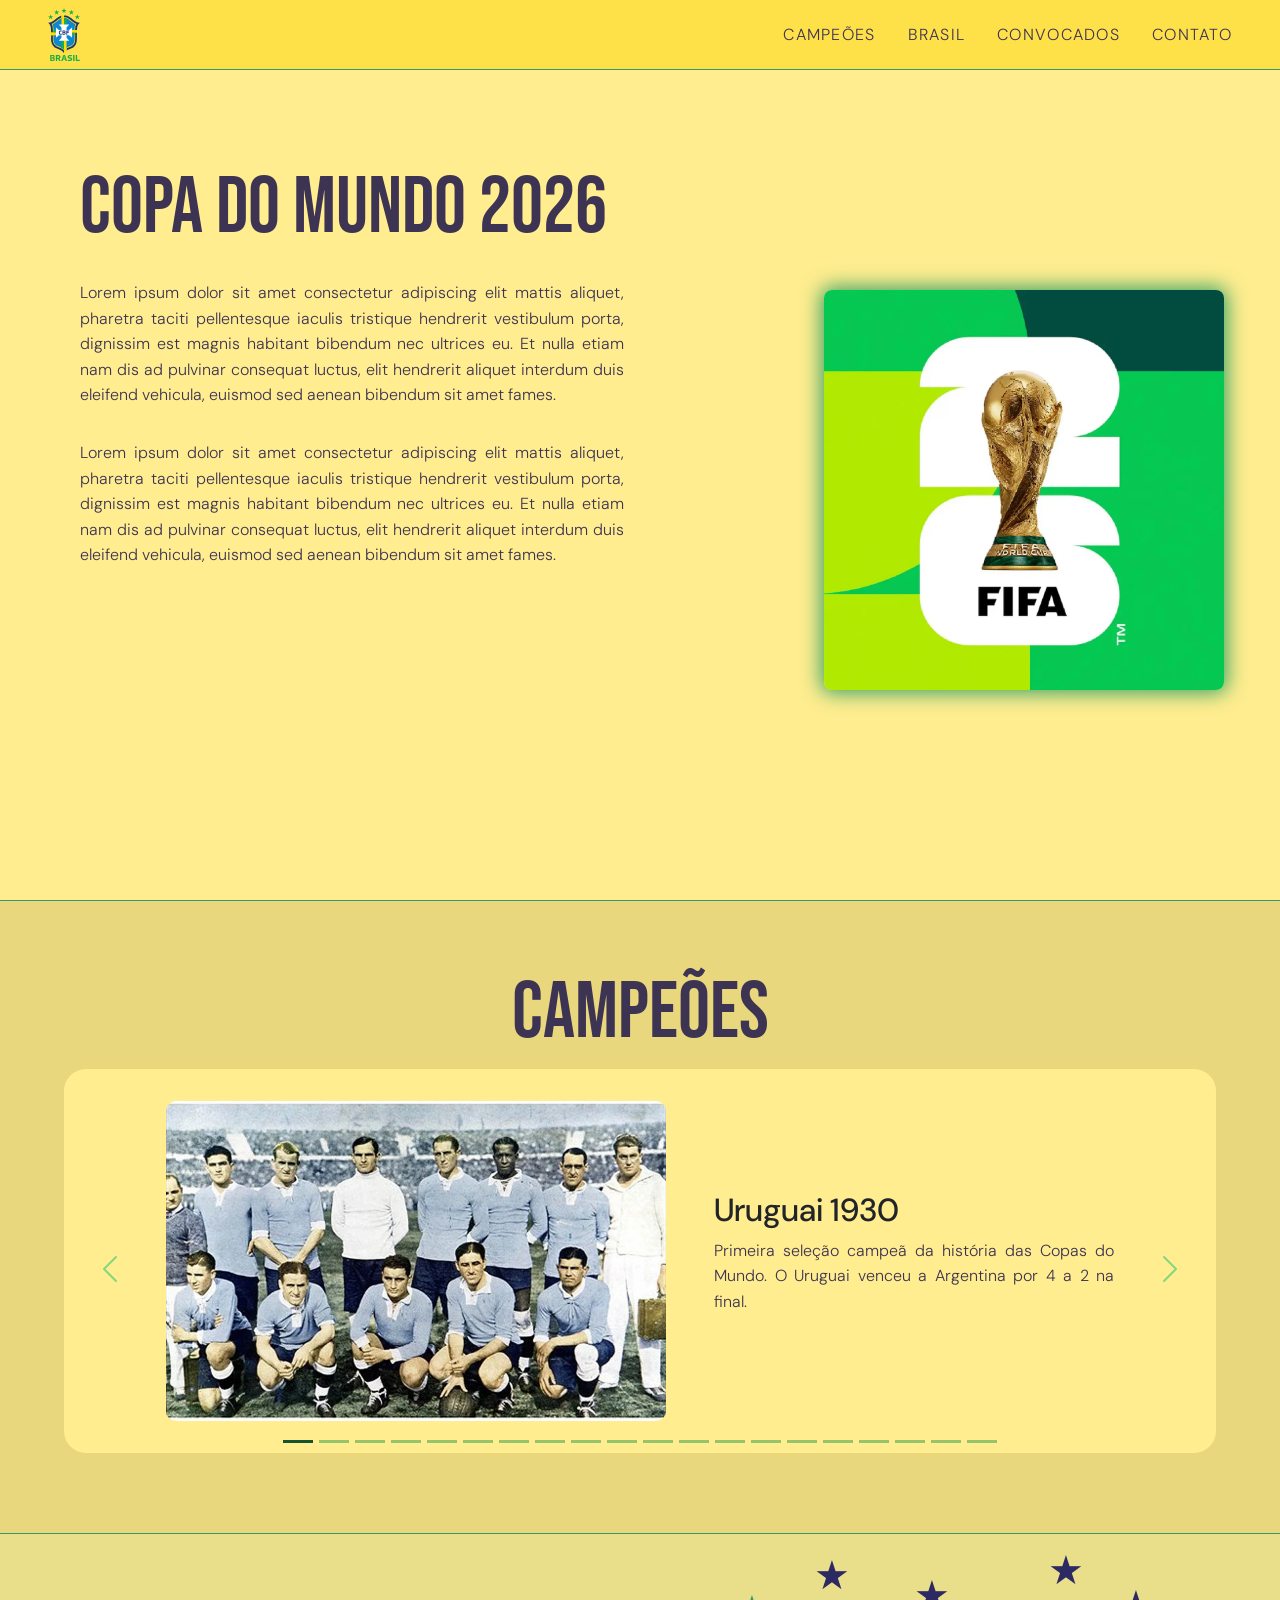
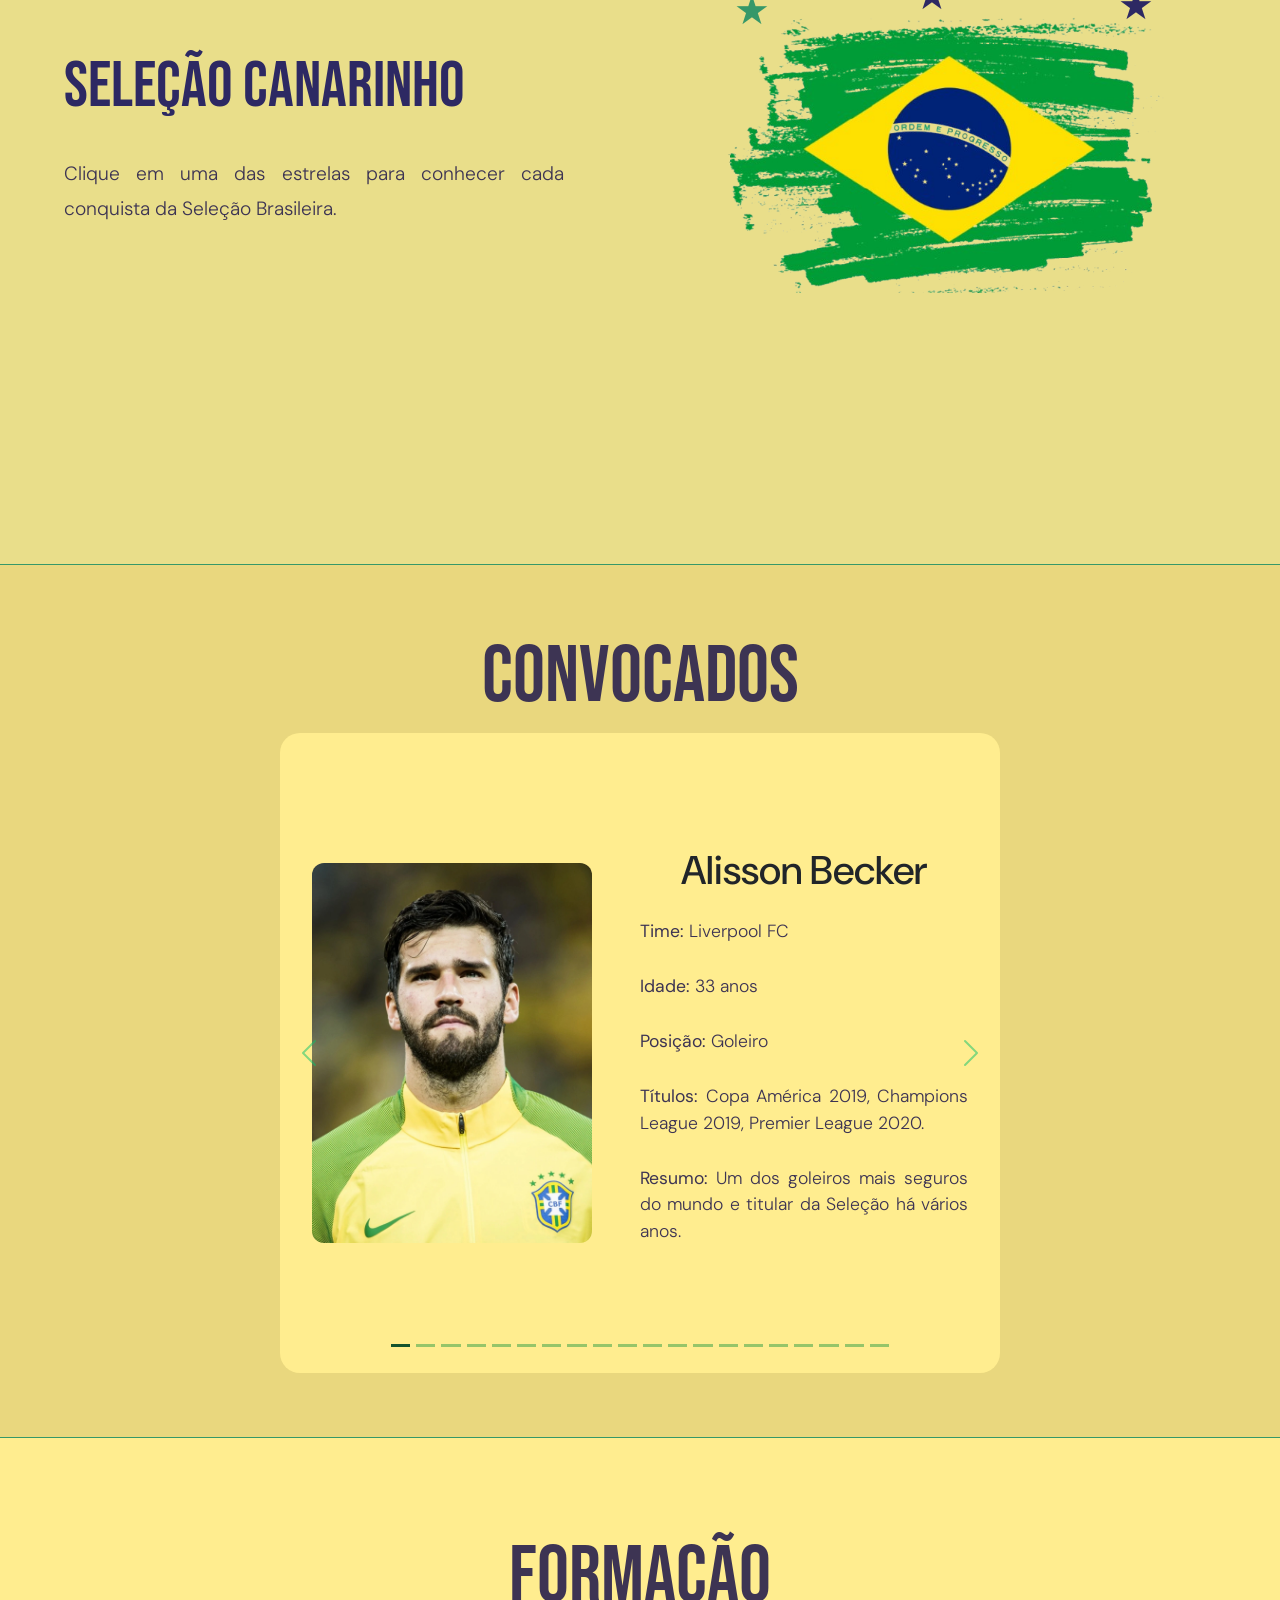
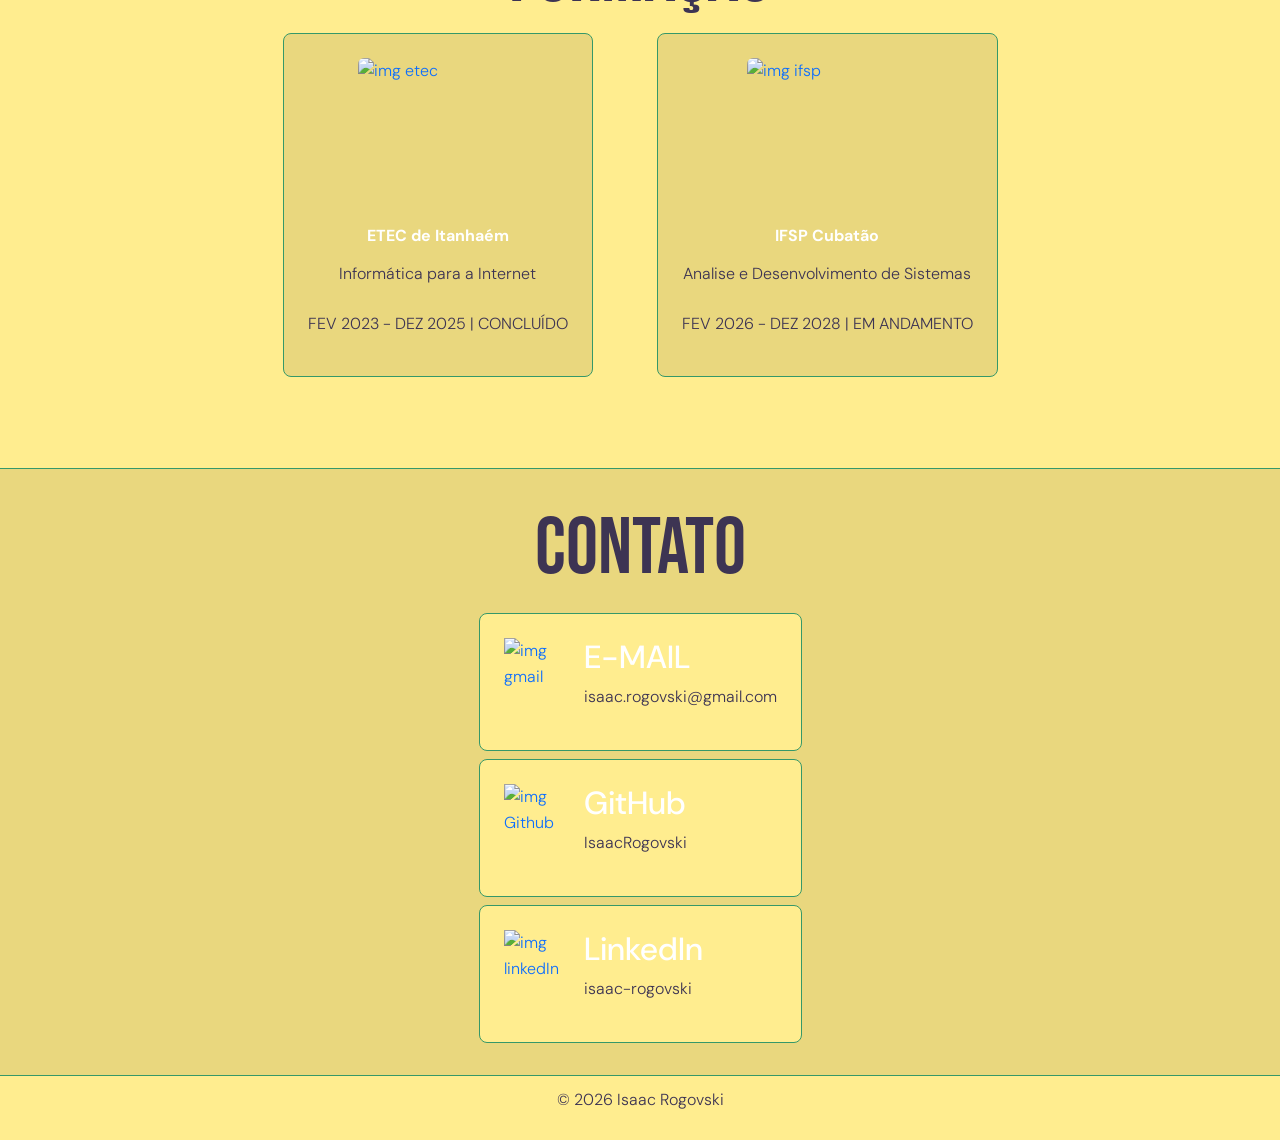
==== index.html @ f49d2c6f "criação convocados section" ====
<!DOCTYPE html>
<html lang="en">

<head>
    <meta charset="UTF-8">
    <meta name="viewport" content="width=device-width, initial-scale=1.0">
    <title>Copa do Mundo 2026</title>

    <link rel="shortcut icon" href="img/trionda.png" type="image/x-icon">
    <link href="https://cdn.jsdelivr.net/npm/bootstrap@5.3.8/dist/css/bootstrap.min.css" rel="stylesheet"
        integrity="sha384-sRIl4kxILFvY47J16cr9ZwB07vP4J8+LH7qKQnuqkuIAvNWLzeN8tE5YBujZqJLB" crossorigin="anonymous">
    <link
        href="https://fonts.googleapis.com/css2?family=Bebas+Neue&family=DM+Sans:ital,wght@0,300;0,400;0,500;0,700;1,300&display=swap"
        rel="stylesheet">
    <link rel="stylesheet" href="style.css">
</head>

<body>

    <header>

        <nav>
            <a id="navItemInicio" href="#" title="Voltar ao Inicio"><img src="img/cbf.svg" alt=""></a>
            <ul>
                <li><a href="#campeoes" title="Ver Habilidades">CAMPEÕES</a></li>
                <li><a href="#selecaoCanarinho" title="Ver Experiências">BRASIL</a></li>
                <li><a href="#convocados" title="Ver Formação">CONVOCADOS</a></li>
                <li><a href="#contato" title="Entre em Contato">CONTATO</a></li>
            </ul>
        </nav>

    </header>

    <main>

        <section id="inicio">
            <div id="inicioText">
                <h1>Copa do Mundo 2026</h1>
                <p> Lorem ipsum dolor sit amet consectetur adipiscing elit mattis aliquet, pharetra taciti
                    pellentesque
                    iaculis tristique hendrerit vestibulum porta, dignissim est magnis habitant bibendum nec
                    ultrices
                    eu. Et nulla etiam nam dis ad pulvinar consequat luctus, elit hendrerit aliquet interdum duis
                    eleifend vehicula, euismod sed aenean bibendum sit amet fames.</p>
                <p> Lorem ipsum dolor sit amet consectetur adipiscing elit mattis aliquet, pharetra taciti
                    pellentesque
                    iaculis tristique hendrerit vestibulum porta, dignissim est magnis habitant bibendum nec
                    ultrices
                    eu. Et nulla etiam nam dis ad pulvinar consequat luctus, elit hendrerit aliquet interdum duis
                    eleifend vehicula, euismod sed aenean bibendum sit amet fames.</p>
            </div>
            <div id="inicioIMG">
                <img src="img/logo copa.webp" title="Foto Copa" alt="Foto logo copa">
            </div>
        </section>
        </section>

        <section id="campeoes">
            <h1>CAMPEÕES</h1>

            <div id="carouselCampeoes" class="carousel slide">
                <div class="carousel-indicators">
                    <button type="button" data-bs-target="#carouselCampeoes" data-bs-slide-to="0" class="active"
                        aria-current="true" aria-label="Slide 1"></button>
                    <button type="button" data-bs-target="#carouselCampeoes" data-bs-slide-to="1"
                        aria-label="Slide 2"></button>
                    <button type="button" data-bs-target="#carouselCampeoes" data-bs-slide-to="2"
                        aria-label="Slide 3"></button>
                    <button type="button" data-bs-target="#carouselCampeoes" data-bs-slide-to="3"
                        aria-label="Slide 4"></button>
                    <button type="button" data-bs-target="#carouselCampeoes" data-bs-slide-to="4"
                        aria-label="Slide 5"></button>
                    <button type="button" data-bs-target="#carouselCampeoes" data-bs-slide-to="5"
                        aria-label="Slide 6"></button>
                    <button type="button" data-bs-target="#carouselCampeoes" data-bs-slide-to="6"
                        aria-label="Slide 7"></button>
                    <button type="button" data-bs-target="#carouselCampeoes" data-bs-slide-to="7"
                        aria-label="Slide 8"></button>
                    <button type="button" data-bs-target="#carouselCampeoes" data-bs-slide-to="8"
                        aria-label="Slide 9"></button>
                    <button type="button" data-bs-target="#carouselCampeoes" data-bs-slide-to="9"
                        aria-label="Slide 10"></button>
                    <button type="button" data-bs-target="#carouselCampeoes" data-bs-slide-to="10"
                        aria-label="Slide 11"></button>
                    <button type="button" data-bs-target="#carouselCampeoes" data-bs-slide-to="11"
                        aria-label="Slide 12"></button>
                    <button type="button" data-bs-target="#carouselCampeoes" data-bs-slide-to="12"
                        aria-label="Slide 13"></button>
                    <button type="button" data-bs-target="#carouselCampeoes" data-bs-slide-to="13"
                        aria-label="Slide 14"></button>
                    <button type="button" data-bs-target="#carouselCampeoes" data-bs-slide-to="14"
                        aria-label="Slide 15"></button>
                    <button type="button" data-bs-target="#carouselCampeoes" data-bs-slide-to="15"
                        aria-label="Slide 16"></button>
                    <button type="button" data-bs-target="#carouselCampeoes" data-bs-slide-to="16"
                        aria-label="Slide 17"></button>
                    <button type="button" data-bs-target="#carouselCampeoes" data-bs-slide-to="17"
                        aria-label="Slide 18"></button>
                    <button type="button" data-bs-target="#carouselCampeoes" data-bs-slide-to="18"
                        aria-label="Slide 19"></button>
                    <button type="button" data-bs-target="#carouselCampeoes" data-bs-slide-to="19"
                        aria-label="Slide 20"></button>
                </div>
                <div class="carousel-inner">

                    <div class="carousel-item active">
                        <div class="selecoes">
                            <img src="img/selecoes/1930.webp" alt="imagem seleção uruguai 1930">
                            <div class="textos">
                                <h2>Uruguai 1930</h2>
                                <p>Primeira seleção campeã da história das Copas do Mundo. O Uruguai venceu a Argentina
                                    por 4 a 2 na final.</p>
                            </div>
                        </div>
                    </div>

                    <div class="carousel-item">
                        <div class="selecoes">
                            <img src="img/selecoes/1950.webp" alt="imagem seleção uruguai 1950">
                            <div class="textos">
                                <h2>Uruguai 1950</h2>
                                <p>Campeão no histórico Maracanazo. O Uruguai derrotou o Brasil por 2 a 1 no Maracanã.
                                </p>
                            </div>
                        </div>
                    </div>

                    <div class="carousel-item">
                        <div class="selecoes">
                            <img src="img/selecoes/1954.webp" alt="imagem seleção alemanha ocidental 1954">
                            <div class="textos">
                                <h2>Alemanha Ocidental 1954</h2>
                                <p>Primeiro título alemão. A equipe venceu a poderosa Hungria no chamado Milagre de
                                    Berna.</p>
                            </div>
                        </div>
                    </div>

                    <div class="carousel-item">
                        <div class="selecoes">
                            <img src="img/selecoes/1958.webp" alt="imagem seleção brasil 1958">
                            <div class="textos">
                                <h2>Brasil 1958</h2>
                                <p>Primeiro título do Brasil e a consagração mundial de Pelé, então com apenas 17 anos.
                                </p>
                            </div>
                        </div>
                    </div>

                    <div class="carousel-item">
                        <div class="selecoes">
                            <img src="img/selecoes/1962.webp" alt="imagem seleção brasil 1962">
                            <div class="textos">
                                <h2>Brasil 1962</h2>
                                <p>Bicampeão mundial. Garrincha liderou a equipe rumo ao segundo título consecutivo.</p>
                            </div>
                        </div>
                    </div>

                    <div class="carousel-item">
                        <div class="selecoes">
                            <img src="img/selecoes/1966.webp" alt="imagem seleção inglaterra 1966">
                            <div class="textos">
                                <h2>Inglaterra 1966</h2>
                                <p>Único título inglês. A equipe venceu a Alemanha Ocidental por 4 a 2 na final em
                                    Wembley.</p>
                            </div>
                        </div>
                    </div>

                    <div class="carousel-item">
                        <div class="selecoes">
                            <img src="img/selecoes/1970.webp" alt="imagem seleção brasil 1970">
                            <div class="textos">
                                <h2>Brasil 1970</h2>
                                <p>Primeiro tricampeão mundial. Considerada por muitos a melhor seleção da história.</p>
                            </div>
                        </div>
                    </div>

                    <div class="carousel-item">
                        <div class="selecoes">
                            <img src="img/selecoes/1974.webp" alt="imagem seleção alemanha ocidental 1974">
                            <div class="textos">
                                <h2>Alemanha Ocidental 1974</h2>
                                <p>Segundo título alemão, liderado por Franz Beckenbauer diante da Holanda de Cruyff.
                                </p>
                            </div>
                        </div>
                    </div>

                    <div class="carousel-item">
                        <div class="selecoes">
                            <img src="img/selecoes/1978.webp" alt="imagem seleção argentina 1978">
                            <div class="textos">
                                <h2>Argentina 1978</h2>
                                <p>Primeiro título argentino. A equipe venceu a Holanda por 3 a 1 na final.</p>
                            </div>
                        </div>
                    </div>

                    <div class="carousel-item">
                        <div class="selecoes">
                            <img src="img/selecoes/1982.webp" alt="imagem seleção italia 1982">
                            <div class="textos">
                                <h2>Itália 1982</h2>
                                <p>Terceiro título italiano, com destaque para Paolo Rossi, artilheiro da competição.
                                </p>
                            </div>
                        </div>
                    </div>

                    <div class="carousel-item">
                        <div class="selecoes">
                            <img src="img/selecoes/1986.webp" alt="imagem seleção argentina 1986">
                            <div class="textos">
                                <h2>Argentina 1986</h2>
                                <p>Maradona brilhou no México e conduziu a Argentina ao seu segundo título mundial.</p>
                            </div>
                        </div>
                    </div>

                    <div class="carousel-item">
                        <div class="selecoes">
                            <img src="img/selecoes/1990.webp" alt="imagem seleção alemanha 1990">
                            <div class="textos">
                                <h2>Alemanha 1990</h2>
                                <p>Terceiro título alemão. A equipe venceu a Argentina por 1 a 0 na decisão.</p>
                            </div>
                        </div>
                    </div>

                    <div class="carousel-item">
                        <div class="selecoes">
                            <img src="img/selecoes/1994.webp" alt="imagem seleção brasil 1994">
                            <div class="textos">
                                <h2>Brasil 1994</h2>
                                <p>Primeiro tetracampeão da história. O título veio após vitória nos pênaltis sobre a
                                    Itália.</p>
                            </div>
                        </div>
                    </div>

                    <div class="carousel-item">
                        <div class="selecoes">
                            <img src="img/selecoes/1998.webp" alt="imagem seleção franca 1998">
                            <div class="textos">
                                <h2>França 1998</h2>
                                <p>Primeiro título francês. Zidane marcou dois gols na vitória sobre o Brasil.</p>
                            </div>
                        </div>
                    </div>

                    <div class="carousel-item">
                        <div class="selecoes">
                            <img src="img/selecoes/2002.webp" alt="imagem seleção brasil 2002">
                            <div class="textos">
                                <h2>Brasil 2002</h2>
                                <p>Pentacampeão mundial. Ronaldo marcou dois gols na final contra a Alemanha.</p>
                            </div>
                        </div>
                    </div>

                    <div class="carousel-item">
                        <div class="selecoes">
                            <img src="img/selecoes/2006.webp" alt="imagem seleção italia 2006">
                            <div class="textos">
                                <h2>Itália 2006</h2>
                                <p>Quarto título italiano. A decisão foi vencida nos pênaltis contra a França.</p>
                            </div>
                        </div>
                    </div>

                    <div class="carousel-item">
                        <div class="selecoes">
                            <img src="img/selecoes/2010.webp" alt="imagem seleção espanha 2010">
                            <div class="textos">
                                <h2>Espanha 2010</h2>
                                <p>Primeiro título espanhol. Iniesta marcou o gol decisivo na prorrogação contra a
                                    Holanda.</p>
                            </div>
                        </div>
                    </div>

                    <div class="carousel-item">
                        <div class="selecoes">
                            <img src="img/selecoes/2014.webp" alt="imagem seleção alemanha 2014">
                            <div class="textos">
                                <h2>Alemanha 2014</h2>
                                <p>Quarto título alemão. A campanha incluiu o histórico 7 a 1 sobre o Brasil.</p>
                            </div>
                        </div>
                    </div>

                    <div class="carousel-item">
                        <div class="selecoes">
                            <img src="img/selecoes/2018.webp" alt="imagem seleção franca 2018">
                            <div class="textos">
                                <h2>França 2018</h2>
                                <p>Segundo título francês. Mbappé foi um dos grandes destaques da campanha.</p>
                            </div>
                        </div>
                    </div>

                    <div class="carousel-item">
                        <div class="selecoes">
                            <img src="img/selecoes/2022.webp" alt="imagem seleção argentina 2022">
                            <div class="textos">
                                <h2>Argentina 2022</h2>
                                <p>Terceiro título argentino. Messi conquistou a Copa em uma final histórica contra a
                                    França.</p>
                            </div>
                        </div>
                    </div>

                </div>



                <button class="carousel-control-prev" type="button" data-bs-target="#carouselCampeoes"
                    data-bs-slide="prev">
                    <span class="carousel-control-prev-icon" aria-hidden="true"></span>
                    <span class="visually-hidden">Previous</span>
                </button>
                <button class="carousel-control-next" type="button" data-bs-target="#carouselCampeoes"
                    data-bs-slide="next">
                    <span class="carousel-control-next-icon" aria-hidden="true"></span>
                    <span class="visually-hidden">Next</span>
                </button>
            </div>

        </section>

        <section id="selecaoCanarinho">

            <div class="conteudo">

                <div class="texto">
                    <h1 id="titulo">SELEÇÃO CANARINHO</h1>

                    <p id="descricao">
                        Clique em uma das estrelas para conhecer cada conquista da Seleção Brasileira.
                    </p>
                </div>

                <div class="imagemArea">

                    <div class="estrelas">

                        <button class="estrela ativa" onclick="trocarTitulo(1958)">★</button>

                        <button class="estrela" onclick="trocarTitulo(1962)">★</button>

                        <button class="estrela" onclick="trocarTitulo(1970)">★</button>

                        <button class="estrela" onclick="trocarTitulo(1994)">★</button>

                        <button class="estrela" onclick="trocarTitulo(2002)">★</button>

                    </div>

                    <img src="img/brasil.png" alt="Bandeira do Brasil">

                </div>

            </div>

        </section>

        <section id="convocados">
            <h1>Convocados</h1>
            <div id="carouselConvocados" class="carousel slide">
                <div class="carousel-indicators">
                    <button type="button" data-bs-target="#carouselConvocados" data-bs-slide-to="0" class="active"
                        aria-current="true" aria-label="Slide 1"></button>
                    <button type="button" data-bs-target="#carouselConvocados" data-bs-slide-to="1"
                        aria-label="Slide 2"></button>
                    <button type="button" data-bs-target="#carouselConvocados" data-bs-slide-to="2"
                        aria-label="Slide 3"></button>
                    <button type="button" data-bs-target="#carouselConvocados" data-bs-slide-to="3"
                        aria-label="Slide 4"></button>
                    <button type="button" data-bs-target="#carouselConvocados" data-bs-slide-to="4"
                        aria-label="Slide 5"></button>
                    <button type="button" data-bs-target="#carouselConvocados" data-bs-slide-to="5"
                        aria-label="Slide 6"></button>
                    <button type="button" data-bs-target="#carouselConvocados" data-bs-slide-to="6"
                        aria-label="Slide 7"></button>
                    <button type="button" data-bs-target="#carouselConvocados" data-bs-slide-to="7"
                        aria-label="Slide 8"></button>
                    <button type="button" data-bs-target="#carouselConvocados" data-bs-slide-to="8"
                        aria-label="Slide 9"></button>
                    <button type="button" data-bs-target="#carouselConvocados" data-bs-slide-to="9"
                        aria-label="Slide 10"></button>
                    <button type="button" data-bs-target="#carouselConvocados" data-bs-slide-to="10"
                        aria-label="Slide 11"></button>
                    <button type="button" data-bs-target="#carouselConvocados" data-bs-slide-to="11"
                        aria-label="Slide 12"></button>
                    <button type="button" data-bs-target="#carouselConvocados" data-bs-slide-to="12"
                        aria-label="Slide 13"></button>
                    <button type="button" data-bs-target="#carouselConvocados" data-bs-slide-to="13"
                        aria-label="Slide 14"></button>
                    <button type="button" data-bs-target="#carouselConvocados" data-bs-slide-to="14"
                        aria-label="Slide 15"></button>
                    <button type="button" data-bs-target="#carouselConvocados" data-bs-slide-to="15"
                        aria-label="Slide 16"></button>
                    <button type="button" data-bs-target="#carouselConvocados" data-bs-slide-to="16"
                        aria-label="Slide 17"></button>
                    <button type="button" data-bs-target="#carouselConvocados" data-bs-slide-to="17"
                        aria-label="Slide 18"></button>
                    <button type="button" data-bs-target="#carouselConvocados" data-bs-slide-to="18"
                        aria-label="Slide 19"></button>
                    <button type="button" data-bs-target="#carouselConvocados" data-bs-slide-to="19"
                        aria-label="Slide 20"></button>
                </div>
                <div class="carousel-inner">

                    <div class="carousel-item active">
                        <div class="card-jogador">
                            <img src="img/convocados/alisson.webp" alt="Alisson Becker">

                            <div class="info-jogador">
                                <h2>Alisson Becker</h2>

                                <div class="dados">
                                    <p><strong>Time:</strong> Liverpool FC</p>
                                    <p><strong>Idade:</strong> 33 anos</p>
                                    <p><strong>Posição:</strong> Goleiro</p>
                                    <p><strong>Títulos:</strong> Copa América 2019, Champions League 2019, Premier
                                        League 2020.</p>
                                    <p><strong>Resumo:</strong> Um dos goleiros mais seguros do mundo e titular da
                                        Seleção há vários anos.</p>
                                </div>
                            </div>
                        </div>
                    </div>

                    <div class="carousel-item">
                        <div class="card-jogador">
                            <img src="img/convocados/ederson.webp" alt="Ederson">

                            <div class="info-jogador">
                                <h2>Ederson</h2>

                                <div class="dados">
                                    <p><strong>Time:</strong> Manchester City</p>
                                    <p><strong>Idade:</strong> 32 anos</p>
                                    <p><strong>Posição:</strong> Goleiro</p>
                                    <p><strong>Títulos:</strong> Champions League, Premier League e Mundial de Clubes.
                                    </p>
                                    <p><strong>Resumo:</strong> Reconhecido pela excelente saída de bola.</p>
                                </div>
                            </div>
                        </div>
                    </div>



                </div>



                <button class="carousel-control-prev" type="button" data-bs-target="#carouselConvocados"
                    data-bs-slide="prev">
                    <span class="carousel-control-prev-icon" aria-hidden="true"></span>
                    <span class="visually-hidden">Previous</span>
                </button>
                <button class="carousel-control-next" type="button" data-bs-target="#carouselConvocados"
                    data-bs-slide="next">
                    <span class="carousel-control-next-icon" aria-hidden="true"></span>
                    <span class="visually-hidden">Next</span>
                </button>
            </div>

        </section>

        <section id="formacao">
            <h1>FORMAÇÃO</h1>
            <div id="formacaoContainer">
                <a href="https://etecitanhaem.cps.sp.gov.br/" class="cardFormacao">
                    <img src="img/etec.webp" alt="img etec">
                    <h2>ETEC de Itanhaém</h2>
                    <p>Informática para a Internet</p>
                    <p>FEV 2023 - DEZ 2025 | CONCLUÍDO</p>
                </a>
                <a href="https://cbt.ifsp.edu.br/" class="cardFormacao">
                    <img src="img/ifsp.webp" alt="img ifsp">
                    <h2>IFSP Cubatão</h2>
                    <p>Analise e Desenvolvimento de Sistemas</p>
                    <p>FEV 2026 - DEZ 2028 | EM ANDAMENTO</p>
                </a>
            </div>
        </section>

        <section id="contato">
            <h1>CONTATO</h1>
            <div id="contatosContainer">
                <a href="mailto:isaac.rogovski@gmail.com">
                    <img src="img/gmail.webp" alt="img gmail">
                    <div>
                        <h2>E-MAIL</h2>
                        <p>isaac.rogovski@gmail.com</p>
                    </div>
                </a>
                <a href="https://github.com/IsaacRogovski">
                    <img src="img/github.webp" alt="img Github">
                    <div>
                        <h2>GitHub</h2>
                        <p>IsaacRogovski</p>
                    </div>
                </a>
                <a href="https://linkedin.com/in/isaac-rogovski">
                    <img src="img/linkedin.webp" alt="img linkedIn">
                    <div>
                        <h2>LinkedIn</h2>
                        <p>isaac-rogovski</p>
                    </div>
                </a>
            </div>
        </section>

    </main>

    <footer>
        <p>© 2026 Isaac Rogovski</p>
    </footer>

    <script src="https://cdn.jsdelivr.net/npm/bootstrap@5.3.8/dist/js/bootstrap.bundle.min.js"
        integrity="sha384-FKyoEForCGlyvwx9Hj09JcYn3nv7wiPVlz7YYwJrWVcXK/BmnVDxM+D2scQbITxI"
        crossorigin="anonymous"></script>
    <script src="script.js"></script>
</body>

</html>
---- style.css ----
* {
    margin: 0;
    padding: 0;
    box-sizing: border-box;
    scroll-behavior: smooth;
}

:root {
    --corFundoNav: #fee048;
    --corTextos: #3d3453;
    --corFundoBody: #ffed8f;
    --corFundoConstraste: #e9d77e;
    --corVermelho: #e01e1e;
    --corBordas: #369869;
}

body {
    background-color: var(--corFundoBody);
    font-family: 'DM Sans', sans-serif;
    font-weight: 300;
    line-height: 1.6;
}

p {
    color: var(--corTextos);
    text-align: justify;
}


h1 {
    color: var(--corTextos);
    font-family: 'Bebas Neue', sans-serif;
    font-size: 5rem;
}


/* NAV ------------------------ */

nav {

    position: fixed;
    left: 0;
    right: 0;
    top: 0;
    background-color: var(--corFundoNav);
    display: flex;
    flex-direction: row;
    justify-content: space-between;
    align-items: center;
    padding: 0.5rem 3rem;
    backdrop-filter: blur(12px);
    border-bottom: 1px solid var(--corBordas);
    z-index: 999999;
}

#navItemInicio img {
    width: 2rem;
}

nav ul {
    gap: 2rem;
    display: flex;
    list-style: none;
    margin-bottom: 0rem;
}

nav a {
    text-decoration: none;
    color: var(--corTextos);
    transition: color 0.2s;
    font-size: 1rem;
    letter-spacing: 0.08rem;
    text-transform: uppercase;
}

nav a:hover {
    color: rgb(87, 87, 87);
}

/* INICIO ----------------------------------- */

#inicio {
    min-height: 100vh;
    padding: 5rem 0 0 0;
    display: flex;
    flex-direction: row;
}

#inicioText {
    width: 60%;
    display: flex;
    padding: 5rem;
    flex-direction: column;
    gap: 1rem;
}

#inicioIMG {
    width: 40%;

    display: flex;
    align-items: center;
    justify-content: center;

}

#inicioIMG img {
    width: 25rem;
    height: 25rem;
    object-fit: cover;
    border-radius: 8px;
    box-shadow: 0px 0px 20px 3px rgb(56, 163, 101);

}


#inicio p {
    max-width: 34rem;
    text-align: justify;

}


/* CAMPEOES ------------------------------- */

#campeoes {
                scroll-margin-top: 5rem;
    background-color: var(--corFundoConstraste);
    min-height: 60vh;

    padding: 4rem;

    border-top: 1px solid var(--corBordas);
    border-bottom: 1px solid var(--corBordas);

    display: flex;
    flex-direction: column;

    align-items: center;
    justify-content: center;
}

#carouselCampeoes,
#carouselConvocados {
    width: 100%;
    max-width: 1200px;
}

.selecoes {
    display: flex;
    align-items: center;
    justify-content: center;

    gap: 3rem;

    background-color: var(--corFundoBody);

    border-radius: 22px;

    width: 100%;

    padding: 2rem 3rem;
    margin-bottom: 1rem;
}

#campeoes img {
    width: 50rem;
    height: 20rem;
    max-width: 500px;
    border-radius: 10px;
    object-fit: cover;
}

.textos {
    flex: 1;
    max-width: 400px;
}

.carousel-control-prev,
.carousel-control-next {
    width: 8%;
}

.carousel-indicators button {
    background-color: #2f9e44 !important;
    /* cor normal */
}

.carousel-indicators .active {
    background-color: #14532d !important;
    /* cor da ativa */
}

.carousel-control-prev-icon,
.carousel-control-next-icon {
    filter: invert(52%) sepia(95%) saturate(400%) hue-rotate(100deg);
}

/* brasil ------------------------*/

#selecaoCanarinho {
            scroll-margin-top: 10rem;
    width: 100%;
    min-height: 70vh;

    padding: 4rem;

    background-color: #E9DE8A;
}

#selecaoCanarinho .conteudo {
    display: flex;
    align-items: center;
    justify-content: space-between;
    gap: 4rem;
}

#selecaoCanarinho .texto {
    flex: 1;
}

#selecaoCanarinho .texto h1 {
    font-size: 4rem;
    color: #2D2963;
    margin-bottom: 2rem;
}

#selecaoCanarinho .texto p {
    font-size: 1.2rem;
    line-height: 1.8;
    max-width: 500px;
}

#selecaoCanarinho .imagemArea {

    flex: 1;
    position: relative;

    display: flex;

    justify-content: center;
    align-items: center;


}

#selecaoCanarinho img {
    margin-top: 1rem;
    width: 100%;
    max-width: 500px;
}

.estrelas {
    position: absolute;
    top: 0;
    width: 100%;
    max-width: 500px;
}

.estrela {
    position: absolute;

    border: none;
    background: transparent;

    font-size: 2.5rem;

    cursor: pointer;

    color: #2D2963;

    transition: .3s;
}

.estrela:hover {
    transform: scale(1.2);
}

.estrela.ativa {
    color: var(--corBordas);
}

/* posições */

.estrela:nth-child(1) {
    top: -20px;
    left: 40px;
}

.estrela:nth-child(2) {
    top: -55px;
    left: 120px;
}

.estrela:nth-child(3) {
    top: -35px;
    left: 220px;
}

.estrela:nth-child(4) {
    top: -60px;
    right: 110px;
}

.estrela:nth-child(5) {
    top: -25px;
    right: 40px;
}

/* convocados ------------------------------- */


#convocados {

    background-color: var(--corFundoConstraste);
    min-height: 60vh;

    padding: 4rem;

    border-top: 1px solid var(--corBordas);
    border-bottom: 1px solid var(--corBordas);

    display: flex;
    flex-direction: column;

    align-items: center;
    justify-content: center;
}


#convocados .carousel {
    width: 80vh;
    max-width: 1200px;
}

.card-jogador {

    display: flex;
    align-items: center;
    justify-content: center;

    gap: 3rem;

    padding: 0 2rem 0 2rem;

    background: var(--corFundoBody);

    border-radius: 20px;

    min-height: 40rem;
    max-height: 40rem;
}

.card-jogador img {

    width: 280px;

    height: 380px;

    object-fit: cover;

    border-radius: 12px;

    flex-shrink: 0;
}

.info-jogador {

    flex: 1;

    display: flex;
    flex-direction: column;

    gap: 1rem;
}

.info-jogador h2 {

    font-size: 2.5rem;

    color: var(--corTextoTitulo);

    text-align: center;
}

.dados {

    display: flex;
    flex-direction: column;

    gap: .8rem;

    font-size: 1.1rem;

    line-height: 1.5;
}

.dados strong {

    color: var(--corTextoTitulo);
}

/* formacao ------------------------------- */

#formacao {
    min-height: 70vh;
    display: flex;
    flex-direction: column;
    justify-content: center;
    align-items: center;
    padding: 5rem;
}

#formacaoContainer {
    display: flex;
    flex-direction: row;
    justify-content: center;
    gap: 4rem;
}

.cardFormacao {
    text-decoration: none;
    background-color: var(--corFundoConstraste);
    border: 1px solid var(--corBordas);
    border-radius: 8px;
    display: flex;
    flex-direction: column;
    align-items: center;
    justify-content: center;
    padding: 1.5rem;
    gap: 0.5rem;
    transition: all .2s ease;
    aspect-ratio: 1 / 1;
}

.cardFormacao img {
    width: 10rem;
    height: 10rem;
    border-radius: 0.4rem;
    object-fit: cover;
}


.cardFormacao h2 {
    color: white;
    font-size: 1rem;
    font-weight: bold;
}

.cardFormacao:hover {
    transform: translateY(-2px);
    border-color: var(--corVermelho);
    box-shadow: 0 0 15px rgba(224, 30, 30, 0.15);
}

/* contato ------------------------------- */

#contato {
    background-color: var(--corFundoConstraste);
    min-height: 60vh;
    padding: 2rem;
    border-top: 1px solid var(--corBordas);
    border-bottom: 1px solid var(--corBordas);
    display: flex;
    flex-direction: column;
    justify-content: center;
    align-items: center;
    gap: 0.5rem;
}

#contato #contatosContainer {
    display: flex;
    flex-direction: column;
    gap: 0.5rem;
}

#contato a {
    text-decoration: none;
    background-color: var(--corFundoBody);
    border: 1px solid var(--corBordas);
    border-radius: 8px;
    display: flex;
    flex-direction: row;
    padding: 1.5rem;
    gap: 1rem;
    transition: all .2s ease;
}

#contato h2 {
    color: white;
}

#contato img {
    width: 4rem;
    height: 4rem;
    object-fit: contain;
}

#contato a:hover {
    transform: translateY(-2px);
    border-color: var(--corVermelho);
    box-shadow:
        0 0 15px rgba(224, 30, 30, 0.15);
}

/* footer --------------------------- */

footer {
    padding: 0.7rem;
    display: flex;
    justify-content: center;
}

/* TABLET ------------------------------------- */
@media (max-width: 1024px) {

    #inicio {
        flex-direction: column-reverse;
        align-items: center;
        justify-content: center;
        gap: 2rem;
        padding: 7rem 2rem 2rem;
    }

    #formacaoContainer {
        flex-direction: column;
    }

    #inicioContent,
    #inicioImage {
        width: 100%;
        text-align: center;
        align-items: center;
    }

    #sobre,
    #habilidades {
        padding: 5rem;
    }

    .nomePrincipal {
        font-size: 6rem;
    }

    .nomePrincipal:nth-child(2) {
        margin-top: -4.5rem;
    }
}


/* CELULAR ------------------------------------- */
@media (max-width: 768px) {

    /* NAV */

    nav {
        flex-direction: column;
        gap: 1rem;
        padding: 1rem;
    }

    nav ul {
        flex-wrap: wrap;
        justify-content: center;
        gap: 1rem;
    }

    nav a {
        font-size: 0.75rem;
    }

    /* INÍCIO */

    #inicio {
        min-height: auto;
        padding-top: 10rem;
    }

    #inicioContent {
        padding: 1rem;
    }

    .nomePrincipal {
        font-size: 4rem;
        line-height: 1;
    }

    .nomePrincipal:nth-child(2) {
        margin-top: 0rem;
    }

    #inicioContent p {
        max-width: 100%;
    }

    #inicioContent input[type="button"] {
        min-width: 100%;
        max-width: 100%;
    }

    #inicioImage img {
        width: 80%;
        max-width: 18rem;
    }

    /* SEÇÕES */

    #sobre,
    #habilidades,
    #contato {
        padding: 3rem 1.5rem;
    }

    h1 {
        font-size: 3rem;
    }

    /* HABILIDADES */

    .cardsContainer {
        grid-template-columns: repeat(2, 1fr);
    }

    .card {
        padding: 1rem;
    }

    .card img {
        width: 3rem;
        height: 3rem;
    }

    /* CONTATO */

    #contatosContainer {
        width: 100%;
    }

    #contato a {
        width: 100%;
        flex-direction: column;
        align-items: center;
        text-align: center;
    }

    .selecoes {
        flex-direction: column;
    }
}


/* CELULARES PEQUENOS -------------------------- */
@media (max-width: 480px) {

    .nomePrincipal {
        font-size: 3rem;
    }

    h1 {
        font-size: 2.5rem;
    }

    .cardsContainer {
        grid-template-columns: 1fr;
    }

    #inicioImage img {
        width: 100%;
    }

    nav ul {
        gap: 0.5rem;
    }

    nav a {
        font-size: 0.7rem;
    }
}
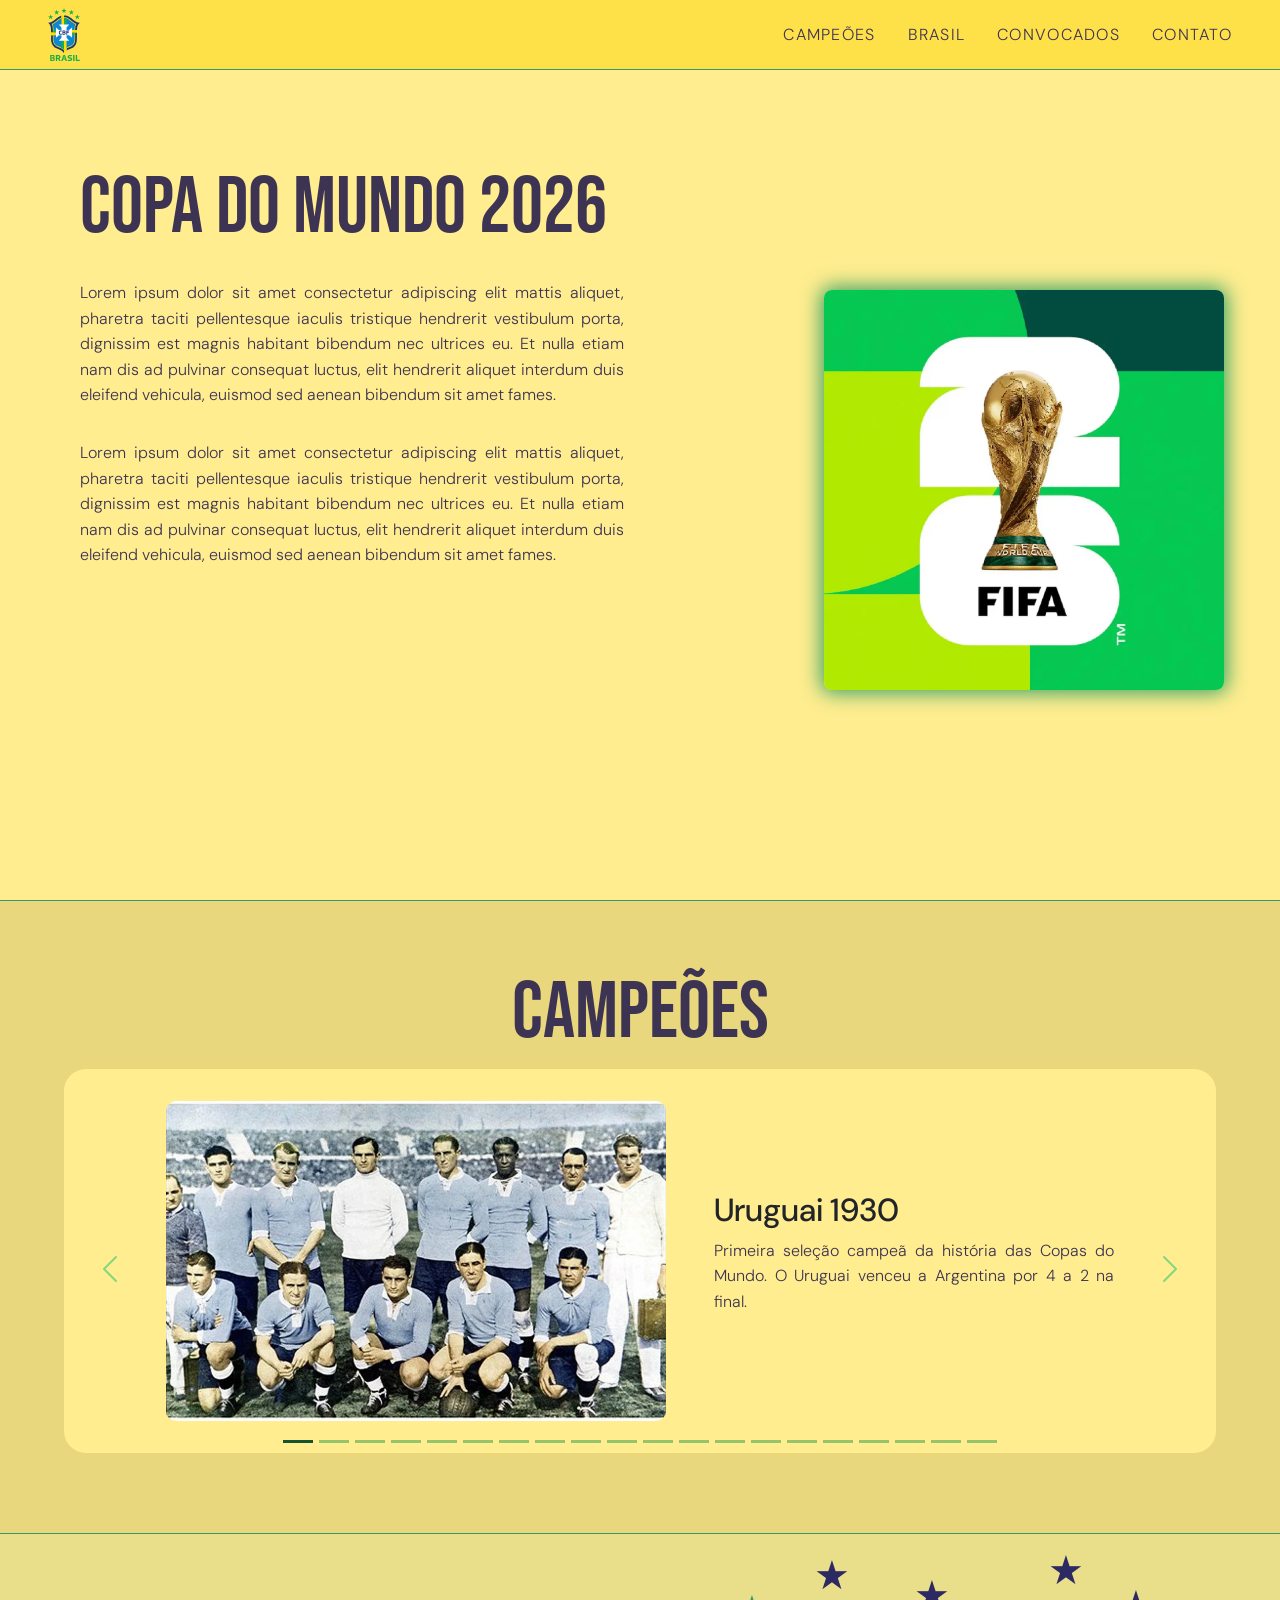
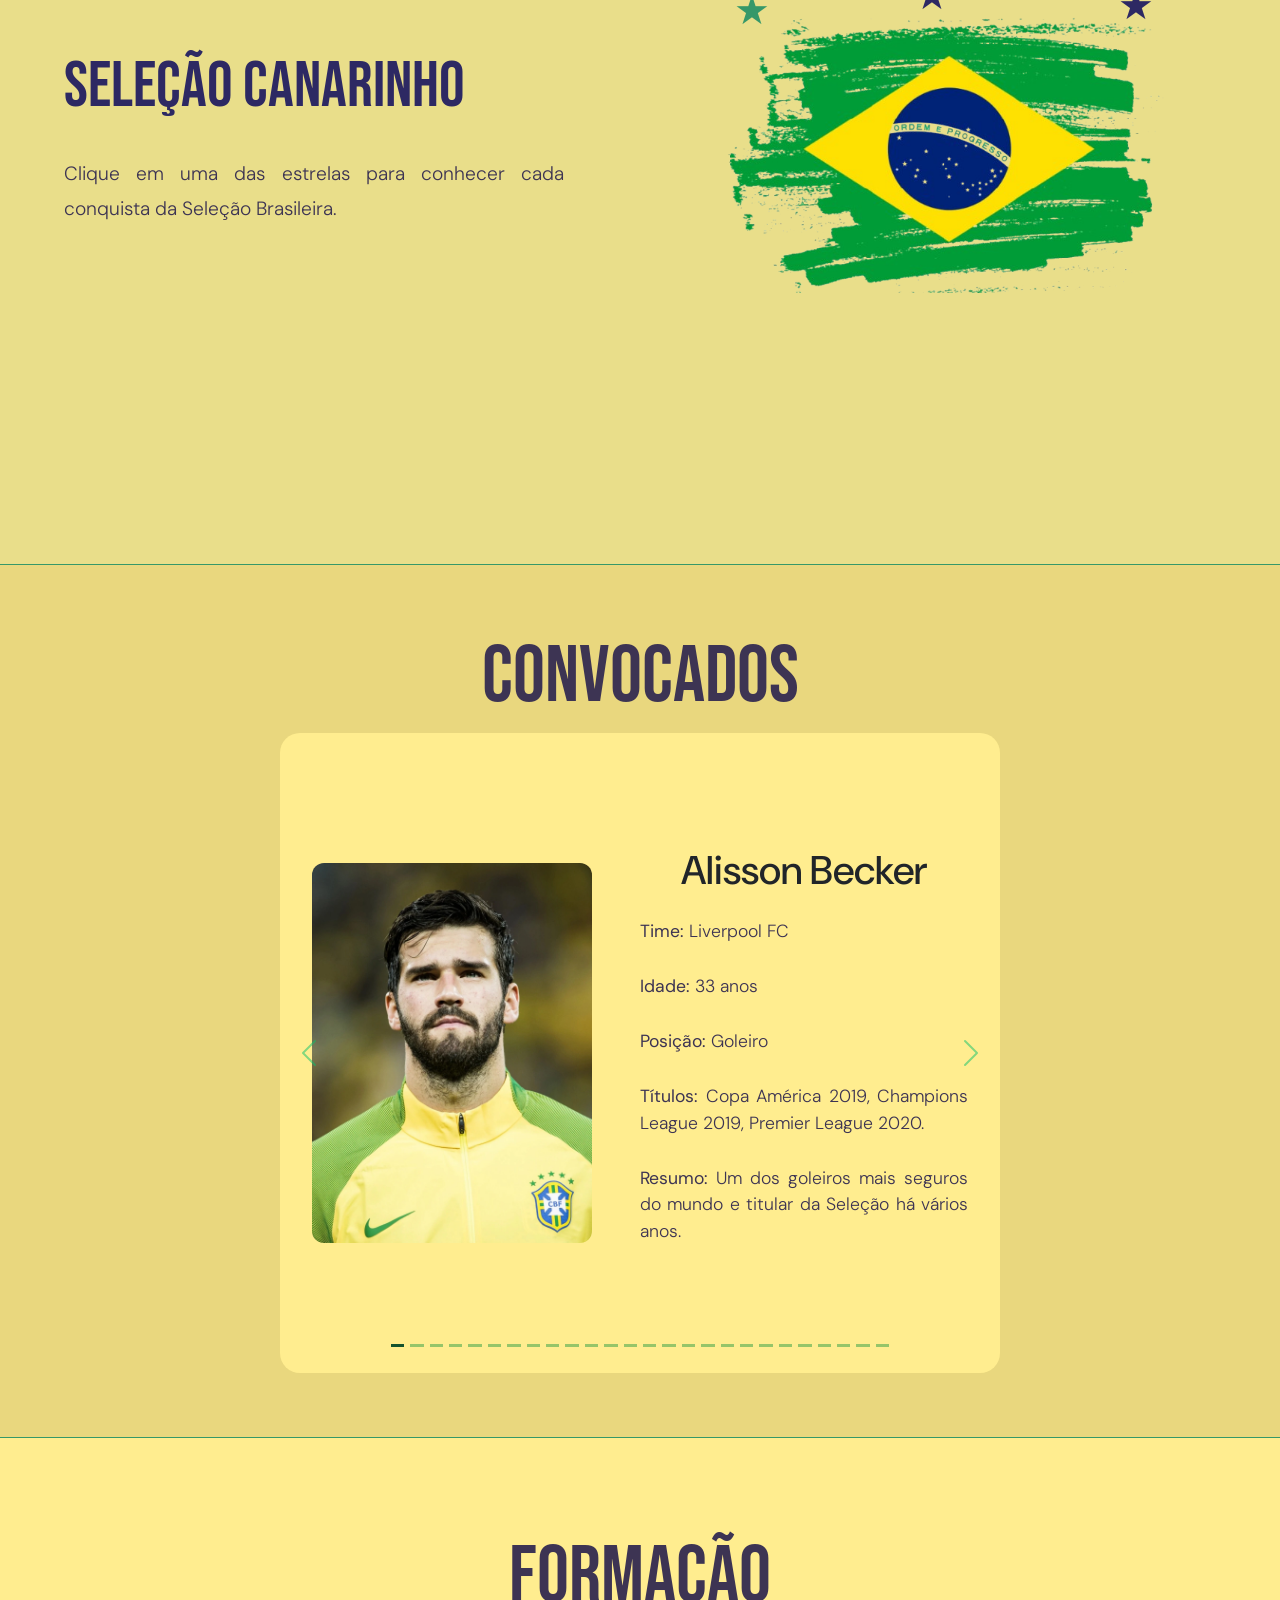
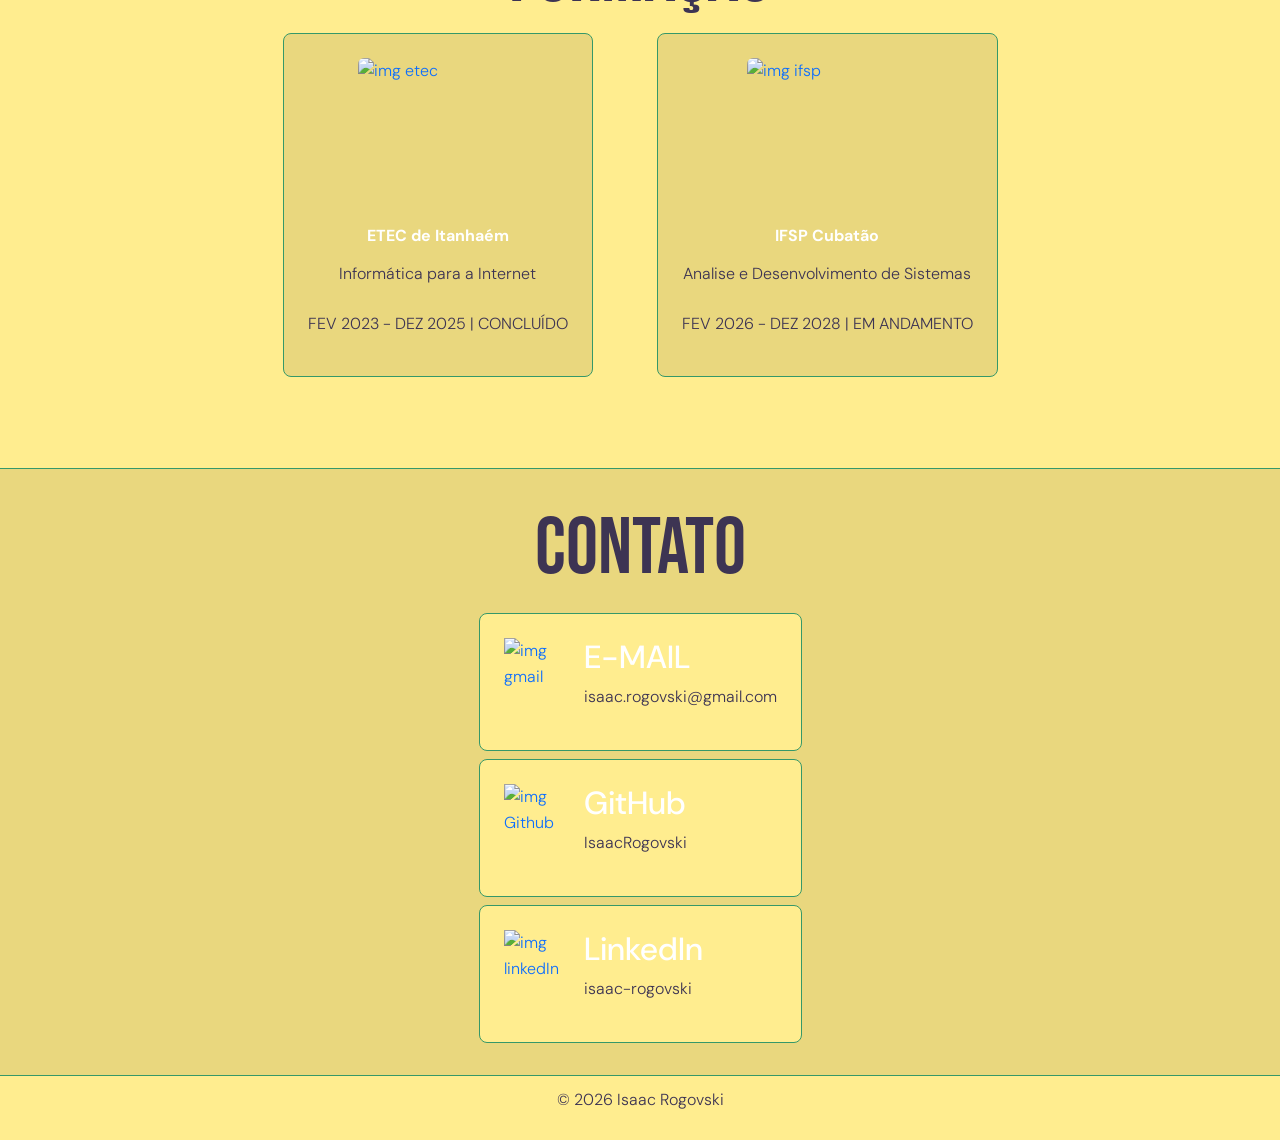
==== commit ccdaf421: "convocados" ====
--- a/index.html
+++ b/index.html
@@ -411,6 +411,18 @@
                         aria-label="Slide 19"></button>
                     <button type="button" data-bs-target="#carouselConvocados" data-bs-slide-to="19"
                         aria-label="Slide 20"></button>
+                    <button type="button" data-bs-target="#carouselConvocados" data-bs-slide-to="20"
+                        aria-label="Slide 21"></button>
+                    <button type="button" data-bs-target="#carouselConvocados" data-bs-slide-to="21"
+                        aria-label="Slide 22"></button>
+                    <button type="button" data-bs-target="#carouselConvocados" data-bs-slide-to="22"
+                        aria-label="Slide 23"></button>
+                    <button type="button" data-bs-target="#carouselConvocados" data-bs-slide-to="23"
+                        aria-label="Slide 24"></button>
+                    <button type="button" data-bs-target="#carouselConvocados" data-bs-slide-to="24"
+                        aria-label="Slide 25"></button>
+                    <button type="button" data-bs-target="#carouselConvocados" data-bs-slide-to="25"
+                        aria-label="Slide 26"></button>
                 </div>
                 <div class="carousel-inner">
 
@@ -452,7 +464,422 @@
                             </div>
                         </div>
                     </div>
-
+                    <!-- WEVERTON -->
+                    <div class="carousel-item">
+                        <div class="card-jogador">
+                            <img src="img/convocados/weverton.webp" alt="Weverton">
+                            <div class="info-jogador">
+                                <h2>Weverton</h2>
+                                <div class="dados">
+                                    <p><strong>Time:</strong> Palmeiras</p>
+                                    <p><strong>Idade:</strong> 38 anos</p>
+                                    <p><strong>Posição:</strong> Goleiro</p>
+                                    <p><strong>Títulos:</strong> Libertadores, Brasileirão, Olimpíadas 2016.</p>
+                                    <p><strong>Resumo:</strong> Um dos goleiros mais vencedores do futebol brasileiro.
+                                    </p>
+                                </div>
+                            </div>
+                        </div>
+                    </div>
+
+                    <!-- MARQUINHOS -->
+                    <div class="carousel-item">
+                        <div class="card-jogador">
+                            <img src="img/convocados/marquinhos.webp" alt="Marquinhos">
+                            <div class="info-jogador">
+                                <h2>Marquinhos</h2>
+                                <div class="dados">
+                                    <p><strong>Time:</strong> Paris Saint-Germain</p>
+                                    <p><strong>Idade:</strong> 32 anos</p>
+                                    <p><strong>Posição:</strong> Zagueiro</p>
+                                    <p><strong>Títulos:</strong> Diversos Campeonatos Franceses e Champions League.</p>
+                                    <p><strong>Resumo:</strong> Capitão da Seleção e referência defensiva.</p>
+                                </div>
+                            </div>
+                        </div>
+                    </div>
+
+                    <!-- BREMER -->
+                    <div class="carousel-item">
+                        <div class="card-jogador">
+                            <img src="img/convocados/bremer.webp" alt="Bremer">
+                            <div class="info-jogador">
+                                <h2>Bremer</h2>
+                                <div class="dados">
+                                    <p><strong>Time:</strong> Juventus</p>
+                                    <p><strong>Idade:</strong> 29 anos</p>
+                                    <p><strong>Posição:</strong> Zagueiro</p>
+                                    <p><strong>Títulos:</strong> Campeonato Italiano.</p>
+                                    <p><strong>Resumo:</strong> Forte fisicamente e excelente no jogo aéreo.</p>
+                                </div>
+                            </div>
+                        </div>
+                    </div>
+
+                    <!-- GABRIEL MAGALHÃES -->
+                    <div class="carousel-item">
+                        <div class="card-jogador">
+                            <img src="img/convocados/magalhoes.webp" alt="Gabriel Magalhães">
+                            <div class="info-jogador">
+                                <h2>Gabriel Magalhães</h2>
+                                <div class="dados">
+                                    <p><strong>Time:</strong> Arsenal FC</p>
+                                    <p><strong>Idade:</strong> 28 anos</p>
+                                    <p><strong>Posição:</strong> Zagueiro</p>
+                                    <p><strong>Títulos:</strong> Copa da Inglaterra e Supercopa Inglesa.</p>
+                                    <p><strong>Resumo:</strong> Destaca-se pela força física e qualidade na saída de
+                                        bola.</p>
+                                </div>
+                            </div>
+                        </div>
+                    </div>
+
+                    <!-- IBAÑEZ -->
+                    <div class="carousel-item">
+                        <div class="card-jogador">
+                            <img src="img/convocados/ibanez.webp" alt="Ibañez">
+                            <div class="info-jogador">
+                                <h2>Ibañez</h2>
+                                <div class="dados">
+                                    <p><strong>Time:</strong> Al-Ahli</p>
+                                    <p><strong>Idade:</strong> 28 anos</p>
+                                    <p><strong>Posição:</strong> Zagueiro</p>
+                                    <p><strong>Títulos:</strong> Campeonato Saudita.</p>
+                                    <p><strong>Resumo:</strong> Zagueiro rápido e agressivo na marcação.</p>
+                                </div>
+                            </div>
+                        </div>
+                    </div>
+
+                    <!-- LÉO PEREIRA -->
+                    <div class="carousel-item">
+                        <div class="card-jogador">
+                            <img src="img/convocados/pereira.webp" alt="Léo Pereira">
+                            <div class="info-jogador">
+                                <h2>Léo Pereira</h2>
+                                <div class="dados">
+                                    <p><strong>Time:</strong> Flamengo</p>
+                                    <p><strong>Idade:</strong> 30 anos</p>
+                                    <p><strong>Posição:</strong> Zagueiro</p>
+                                    <p><strong>Títulos:</strong> Libertadores, Brasileirão e Copa do Brasil.</p>
+                                    <p><strong>Resumo:</strong> Destaca-se pela saída de bola e liderança.</p>
+                                </div>
+                            </div>
+                        </div>
+                    </div>
+
+                    <!-- DANILO (FLAMENGO) - Lateral -->
+                    <div class="carousel-item">
+                        <div class="card-jogador">
+                            <img src="img/convocados/danilo flamengo.webp" alt="Danilo">
+                            <div class="info-jogador">
+                                <h2>Danilo</h2>
+                                <div class="dados">
+                                    <p><strong>Time:</strong> Flamengo</p>
+                                    <p><strong>Idade:</strong> 35 anos</p>
+                                    <p><strong>Posição:</strong> Lateral-direito/Zagueiro</p>
+                                    <p><strong>Títulos:</strong> Champions League, La Liga, Premier League.</p>
+                                    <p><strong>Resumo:</strong> Experiência e liderança para a equipe.</p>
+                                </div>
+                            </div>
+                        </div>
+                    </div>
+
+                    <!-- ALEX SANDRO -->
+                    <div class="carousel-item">
+                        <div class="card-jogador">
+                            <img src="img/convocados/alex sandro.webp" alt="Alex Sandro">
+                            <div class="info-jogador">
+                                <h2>Alex Sandro</h2>
+                                <div class="dados">
+                                    <p><strong>Time:</strong> Flamengo</p>
+                                    <p><strong>Idade:</strong> 35 anos</p>
+                                    <p><strong>Posição:</strong> Lateral-esquerdo</p>
+                                    <p><strong>Títulos:</strong> Campeonatos Italianos e Copas Nacionais.</p>
+                                    <p><strong>Resumo:</strong> Experiente e seguro defensivamente.</p>
+                                </div>
+                            </div>
+                        </div>
+                    </div>
+
+                    <!-- DOUGLAS SANTOS -->
+                    <div class="carousel-item">
+                        <div class="card-jogador">
+                            <img src="img/convocados/douglas.webp" alt="Douglas Santos">
+                            <div class="info-jogador">
+                                <h2>Douglas Santos</h2>
+                                <div class="dados">
+                                    <p><strong>Time:</strong> Zenit</p>
+                                    <p><strong>Idade:</strong> 32 anos</p>
+                                    <p><strong>Posição:</strong> Lateral-esquerdo</p>
+                                    <p><strong>Títulos:</strong> Campeonato Russo.</p>
+                                    <p><strong>Resumo:</strong> Conhecido pela regularidade e qualidade nos cruzamentos.
+                                    </p>
+                                </div>
+                            </div>
+                        </div>
+                    </div>
+
+                    <!-- WESLEY -->
+                    <div class="carousel-item">
+                        <div class="card-jogador">
+                            <img src="img/convocados/ederson volante.webp" alt="Ederson">
+                            <div class="info-jogador">
+                                <h2>Ederson</h2>
+                                <div class="dados">
+                                    <p><strong>Time:</strong> Atalanta</p>
+                                    <p><strong>Idade:</strong> 26 anos</p>
+                                    <p><strong>Posição:</strong> Volante</p>
+                                    <p><strong>Títulos:</strong> Liga Europa da UEFA</p>
+                                    <p><strong>Resumo:</strong> Jovem destaque e convocado após lesão de Wesley.</p>
+                                </div>
+                            </div>
+                        </div>
+                    </div>
+
+                    <!-- CASEMIRO -->
+                    <div class="carousel-item">
+                        <div class="card-jogador">
+                            <img src="img/convocados/casemiro.webp" alt="Casemiro">
+                            <div class="info-jogador">
+                                <h2>Casemiro</h2>
+                                <div class="dados">
+                                    <p><strong>Time:</strong> Manchester United FC</p>
+                                    <p><strong>Idade:</strong> 34 anos</p>
+                                    <p><strong>Posição:</strong> Volante</p>
+                                    <p><strong>Títulos:</strong> 5 Champions League, Mundial de Clubes e Copa América
+                                        2019.</p>
+                                    <p><strong>Resumo:</strong> Um dos maiores volantes da história do futebol
+                                        brasileiro.</p>
+                                </div>
+                            </div>
+                        </div>
+                    </div>
+
+                    <!-- FABINHO -->
+                    <div class="carousel-item">
+                        <div class="card-jogador">
+                            <img src="img/convocados/fabinho.webp" alt="Fabinho">
+                            <div class="info-jogador">
+                                <h2>Fabinho</h2>
+                                <div class="dados">
+                                    <p><strong>Time:</strong> Al-Ittihad</p>
+                                    <p><strong>Idade:</strong> 33 anos</p>
+                                    <p><strong>Posição:</strong> Volante</p>
+                                    <p><strong>Títulos:</strong> Champions League, Premier League e Mundial.</p>
+                                    <p><strong>Resumo:</strong> Especialista na proteção da defesa.</p>
+                                </div>
+                            </div>
+                        </div>
+                    </div>
+
+                    <!-- DANILO (NOTTINGHAM) - Volante -->
+                    <div class="carousel-item">
+                        <div class="card-jogador">
+                            <img src="img/convocados/danilo botafogo.webp" alt="Danilo">
+                            <div class="info-jogador">
+                                <h2>Danilo</h2>
+                                <div class="dados">
+                                    <p><strong>Time:</strong> Nottingham Forest</p>
+                                    <p><strong>Idade:</strong> 25 anos</p>
+                                    <p><strong>Posição:</strong> Volante</p>
+                                    <p><strong>Títulos:</strong> Libertadores e Campeonato Paulista.</p>
+                                    <p><strong>Resumo:</strong> Volante moderno, com boa marcação e chegada ao ataque.
+                                    </p>
+                                </div>
+                            </div>
+                        </div>
+                    </div>
+
+                    <!-- BRUNO GUIMARÃES -->
+                    <div class="carousel-item">
+                        <div class="card-jogador">
+                            <img src="img/convocados/guimaraes.webp" alt="Bruno Guimarães">
+                            <div class="info-jogador">
+                                <h2>Bruno Guimarães</h2>
+                                <div class="dados">
+                                    <p><strong>Time:</strong> Newcastle United FC</p>
+                                    <p><strong>Idade:</strong> 28 anos</p>
+                                    <p><strong>Posição:</strong> Meio-campista</p>
+                                    <p><strong>Títulos:</strong> Copa da Liga Inglesa.</p>
+                                    <p><strong>Resumo:</strong> Responsável pela criação e organização do meio-campo.
+                                    </p>
+                                </div>
+                            </div>
+                        </div>
+                    </div>
+
+                    <!-- LUCAS PAQUETÁ -->
+                    <div class="carousel-item">
+                        <div class="card-jogador">
+                            <img src="img/convocados/paqueta.webp" alt="Lucas Paquetá">
+                            <div class="info-jogador">
+                                <h2>Lucas Paquetá</h2>
+                                <div class="dados">
+                                    <p><strong>Time:</strong> Flamengo</p>
+                                    <p><strong>Idade:</strong> 29 anos</p>
+                                    <p><strong>Posição:</strong> Meio-campista</p>
+                                    <p><strong>Títulos:</strong> Libertadores, Brasileirão e Copa América 2019.</p>
+                                    <p><strong>Resumo:</strong> Jogador técnico e versátil.</p>
+                                </div>
+                            </div>
+                        </div>
+                    </div>
+
+                    <!-- NEYMAR JR. -->
+                    <div class="carousel-item">
+                        <div class="card-jogador">
+                            <img src="img/convocados/neymar.webp" alt="Neymar Jr.">
+                            <div class="info-jogador">
+                                <h2>Neymar Jr.</h2>
+                                <div class="dados">
+                                    <p><strong>Time:</strong> Santos FC</p>
+                                    <p><strong>Idade:</strong> 34 anos</p>
+                                    <p><strong>Posição:</strong> Atacante</p>
+                                    <p><strong>Títulos:</strong> Champions League, Libertadores, Olimpíadas 2016 e
+                                        diversas ligas nacionais.</p>
+                                    <p><strong>Resumo:</strong> Maior artilheiro da história da Seleção Brasileira.</p>
+                                </div>
+                            </div>
+                        </div>
+                    </div>
+
+                    <!-- VINÍCIUS JÚNIOR -->
+                    <div class="carousel-item">
+                        <div class="card-jogador">
+                            <img src="img/convocados/vini.webp" alt="Vinícius Júnior">
+                            <div class="info-jogador">
+                                <h2>Vinícius Júnior</h2>
+                                <div class="dados">
+                                    <p><strong>Time:</strong> Real Madrid CF</p>
+                                    <p><strong>Idade:</strong> 25 anos</p>
+                                    <p><strong>Posição:</strong> Atacante</p>
+                                    <p><strong>Títulos:</strong> Champions League, La Liga e Mundial de Clubes.</p>
+                                    <p><strong>Resumo:</strong> Principal estrela da nova geração brasileira.</p>
+                                </div>
+                            </div>
+                        </div>
+                    </div>
+
+                    <!-- RAPHINHA -->
+                    <div class="carousel-item">
+                        <div class="card-jogador">
+                            <img src="img/convocados/raphinha.webp" alt="Raphinha">
+                            <div class="info-jogador">
+                                <h2>Raphinha</h2>
+                                <div class="dados">
+                                    <p><strong>Time:</strong> FC Barcelona</p>
+                                    <p><strong>Idade:</strong> 29 anos</p>
+                                    <p><strong>Posição:</strong> Ponta-direita</p>
+                                    <p><strong>Títulos:</strong> La Liga e Supercopa da Espanha.</p>
+                                    <p><strong>Resumo:</strong> Conhecido pela velocidade e capacidade de finalização.
+                                    </p>
+                                </div>
+                            </div>
+                        </div>
+                    </div>
+
+                    <!-- GABRIEL MARTINELLI -->
+                    <div class="carousel-item">
+                        <div class="card-jogador">
+                            <img src="img/convocados/martineli.webp" alt="Gabriel Martinelli">
+                            <div class="info-jogador">
+                                <h2>Gabriel Martinelli</h2>
+                                <div class="dados">
+                                    <p><strong>Time:</strong> Arsenal</p>
+                                    <p><strong>Idade:</strong> 25 anos</p>
+                                    <p><strong>Posição:</strong> Atacante</p>
+                                    <p><strong>Títulos:</strong> Copa da Inglaterra.</p>
+                                    <p><strong>Resumo:</strong> Atacante veloz e habilidoso.</p>
+                                </div>
+                            </div>
+                        </div>
+                    </div>
+
+                    <!-- MATHEUS CUNHA -->
+                    <div class="carousel-item">
+                        <div class="card-jogador">
+                            <img src="img/convocados/cunha.webp" alt="Matheus Cunha">
+                            <div class="info-jogador">
+                                <h2>Matheus Cunha</h2>
+                                <div class="dados">
+                                    <p><strong>Time:</strong> Manchester United</p>
+                                    <p><strong>Idade:</strong> 27 anos</p>
+                                    <p><strong>Posição:</strong> Atacante</p>
+                                    <p><strong>Títulos:</strong> Olimpíadas 2021.</p>
+                                    <p><strong>Resumo:</strong> Pode atuar em diversas posições do ataque.</p>
+                                </div>
+                            </div>
+                        </div>
+                    </div>
+
+                    <!-- IGOR THIAGO -->
+                    <div class="carousel-item">
+                        <div class="card-jogador">
+                            <img src="img/convocados/igor thiago.webp" alt="Igor Thiago">
+                            <div class="info-jogador">
+                                <h2>Igor Thiago</h2>
+                                <div class="dados">
+                                    <p><strong>Time:</strong> Brentford</p>
+                                    <p><strong>Idade:</strong> 25 anos</p>
+                                    <p><strong>Posição:</strong> Centroavante</p>
+                                    <p><strong>Títulos:</strong> Campeonato Belga.</p>
+                                    <p><strong>Resumo:</strong> Destaque pela força física e finalização.</p>
+                                </div>
+                            </div>
+                        </div>
+                    </div>
+
+                    <!-- LUIZ HENRIQUE -->
+                    <div class="carousel-item">
+                        <div class="card-jogador">
+                            <img src="img/convocados/luiz henrique.webp" alt="Luiz Henrique">
+                            <div class="info-jogador">
+                                <h2>Luiz Henrique</h2>
+                                <div class="dados">
+                                    <p><strong>Time:</strong> Zenit</p>
+                                    <p><strong>Idade:</strong> 25 anos</p>
+                                    <p><strong>Posição:</strong> Ponta-direita</p>
+                                    <p><strong>Títulos:</strong> Libertadores e Campeonato Brasileiro.</p>
+                                    <p><strong>Resumo:</strong> Driblador e criativo pelas pontas.</p>
+                                </div>
+                            </div>
+                        </div>
+                    </div>
+
+                    <!-- ENDRICK -->
+                    <div class="carousel-item">
+                        <div class="card-jogador">
+                            <img src="img/convocados/endrick.webp" alt="Endrick">
+                            <div class="info-jogador">
+                                <h2>Endrick</h2>
+                                <div class="dados">
+                                    <p><strong>Time:</strong> Olympique Lyonnais</p>
+                                    <p><strong>Idade:</strong> 20 anos</p>
+                                    <p><strong>Posição:</strong> Atacante</p>
+                                    <p><strong>Títulos:</strong> Brasileirão e Supercopa do Brasil.</p>
+                                    <p><strong>Resumo:</strong> Uma das maiores promessas do futebol brasileiro.</p>
+                                </div>
+                            </div>
+                        </div>
+                    </div>
+
+                    <!-- RAYAN -->
+                    <div class="carousel-item">
+                        <div class="card-jogador">
+                            <img src="img/convocados/rayan.webp" alt="Rayan">
+                            <div class="info-jogador">
+                                <h2>Rayan</h2>
+                                <div class="dados">
+                                    <p><strong>Time:</strong> Vasco da Gama</p>
+                                    <p><strong>Idade:</strong> 19 anos</p>
+                                    <p><strong>Posição:</strong> Atacante</p>
+                                    <p><strong>Títulos:</strong> Sul-Americano Sub-20.</p>
+                                    <p><strong>Resumo:</strong> Uma das maiores promessas do futebol brasileiro.</p>
+                                </div>
+                            </div>
+                        </div>
+                    </div>
 
 
                 </div>
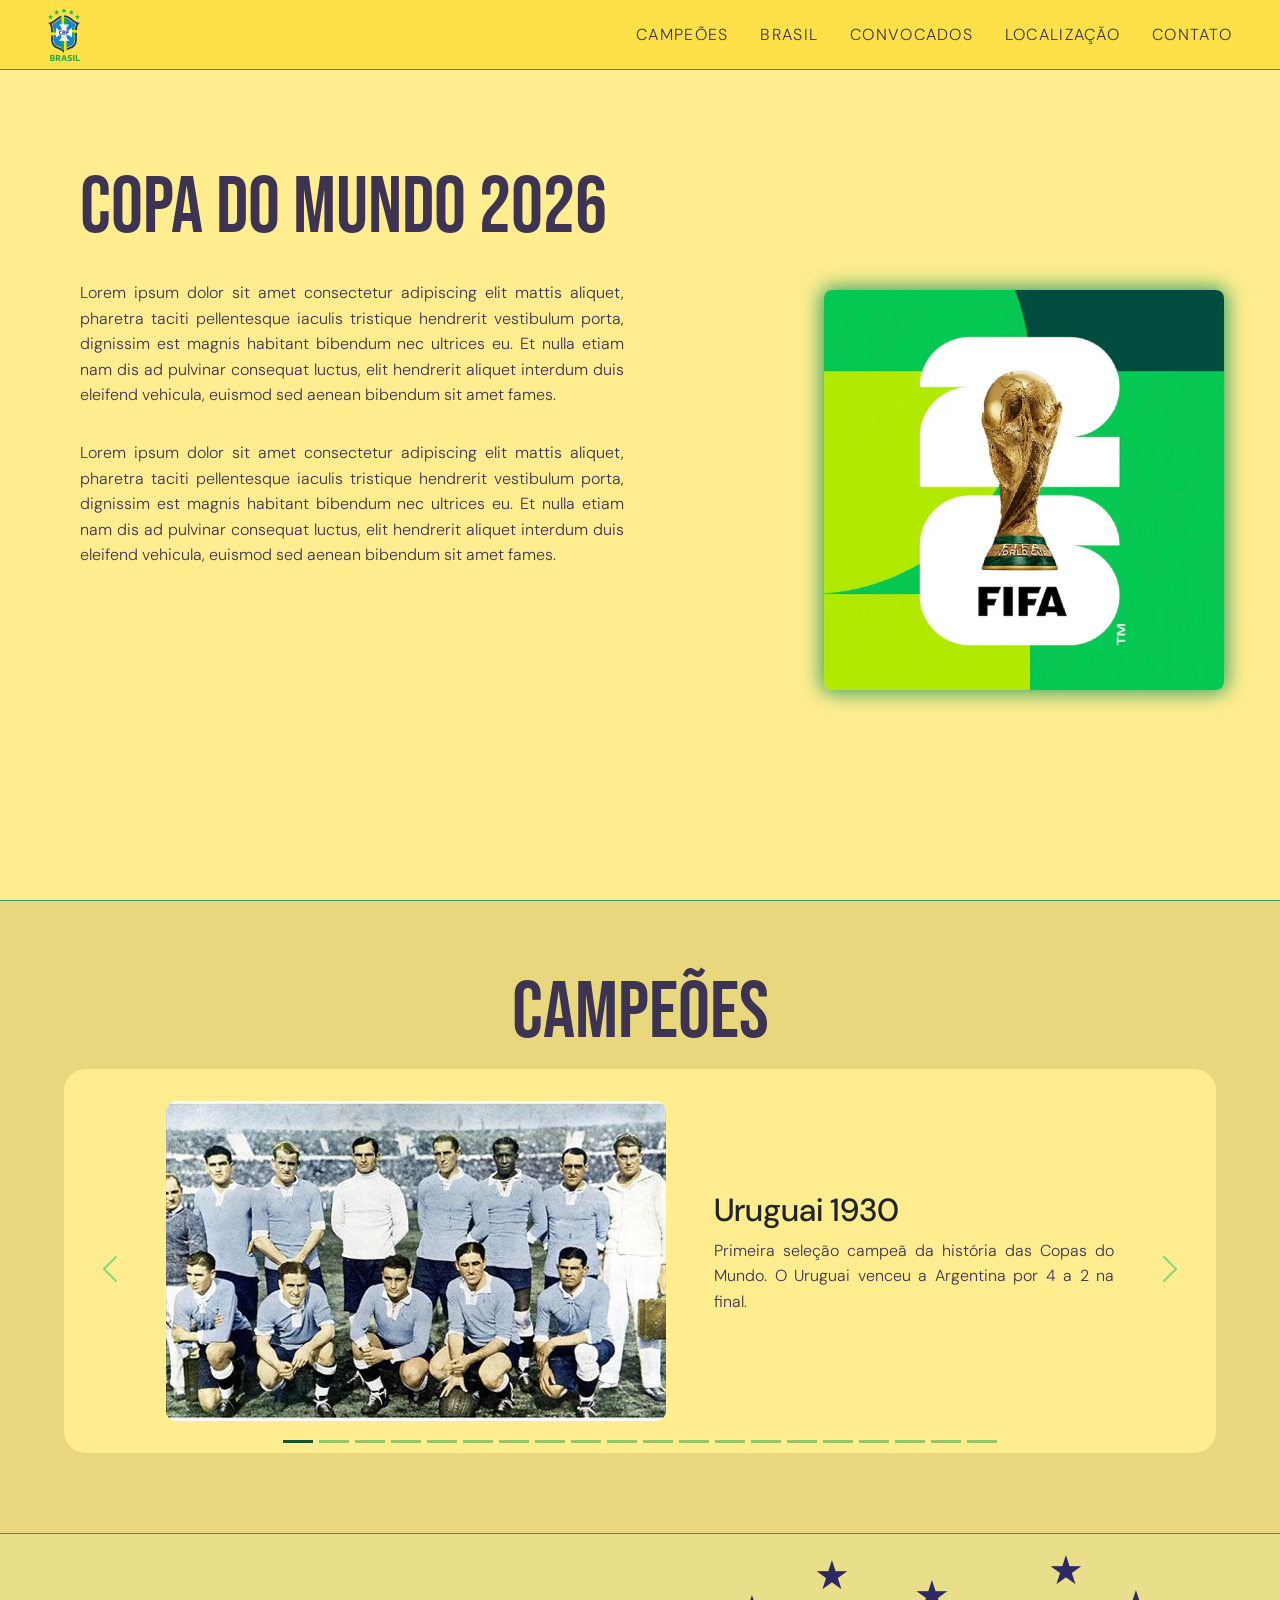
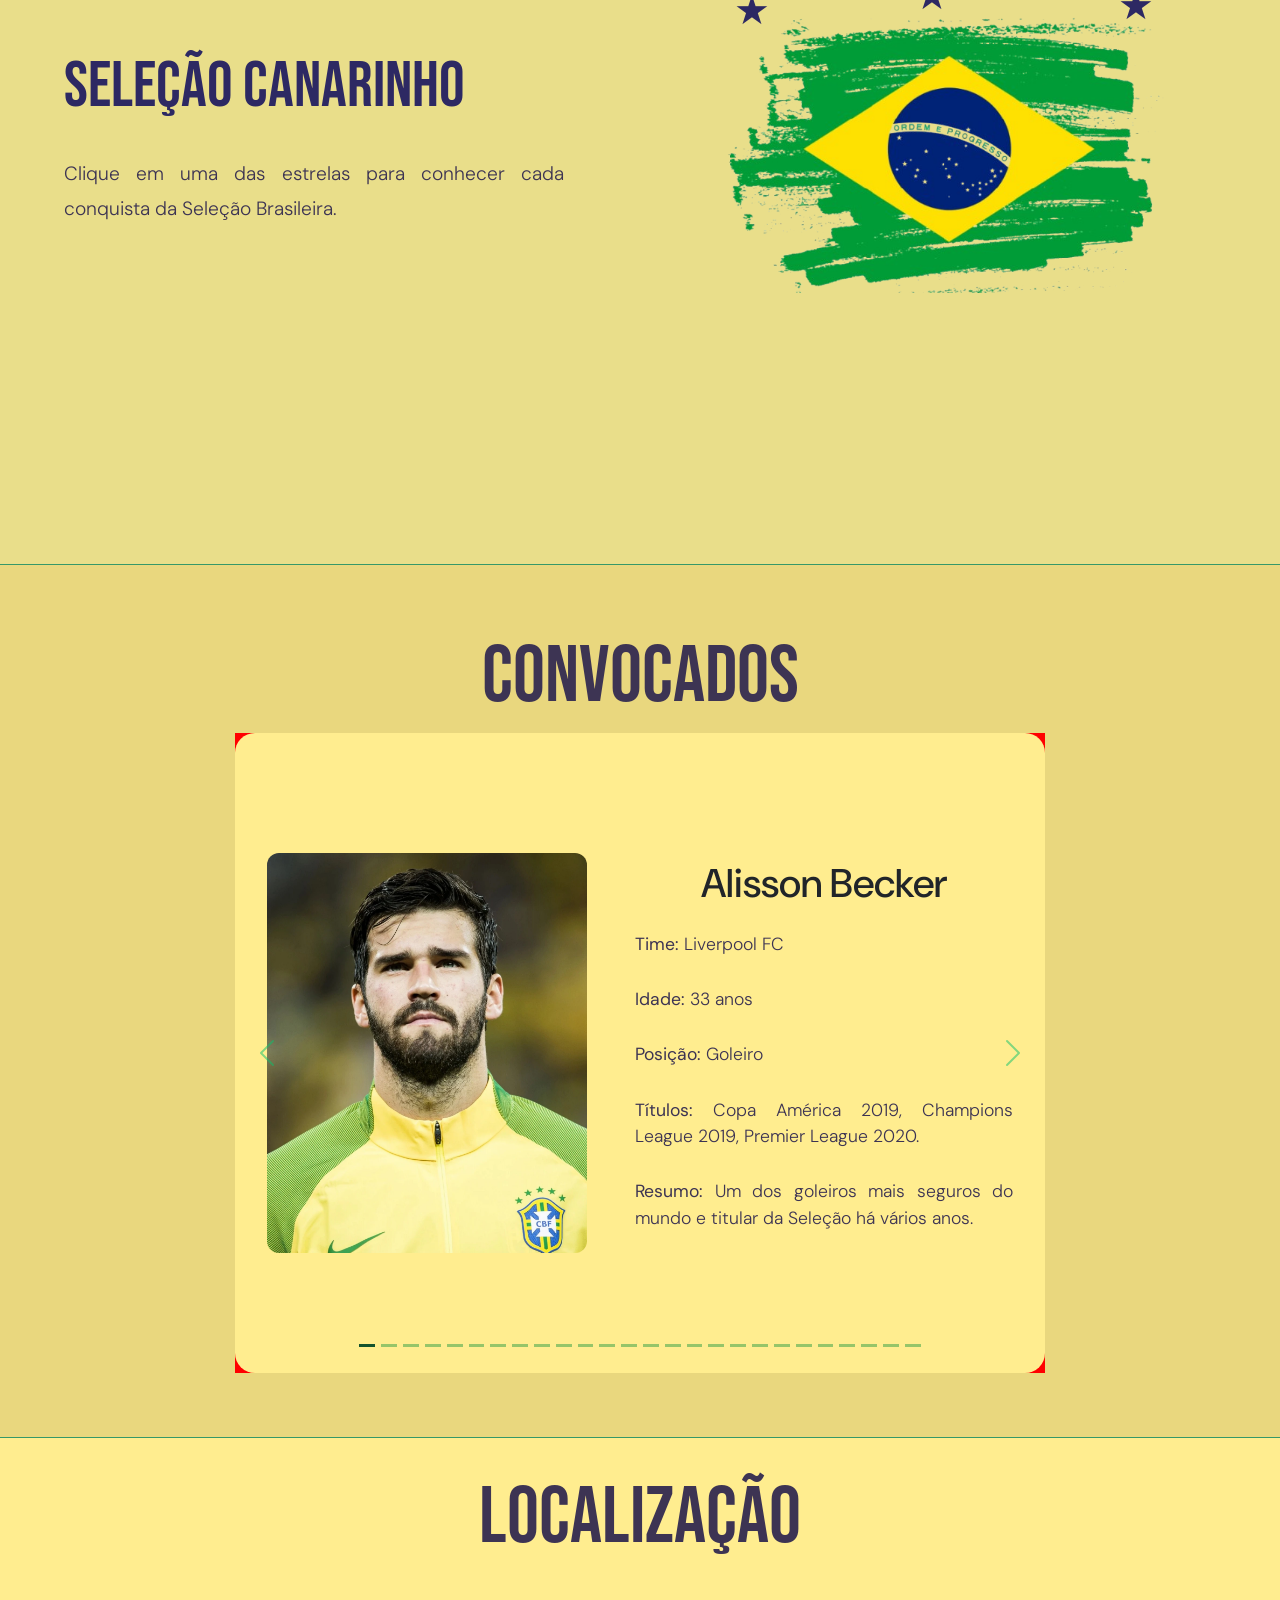
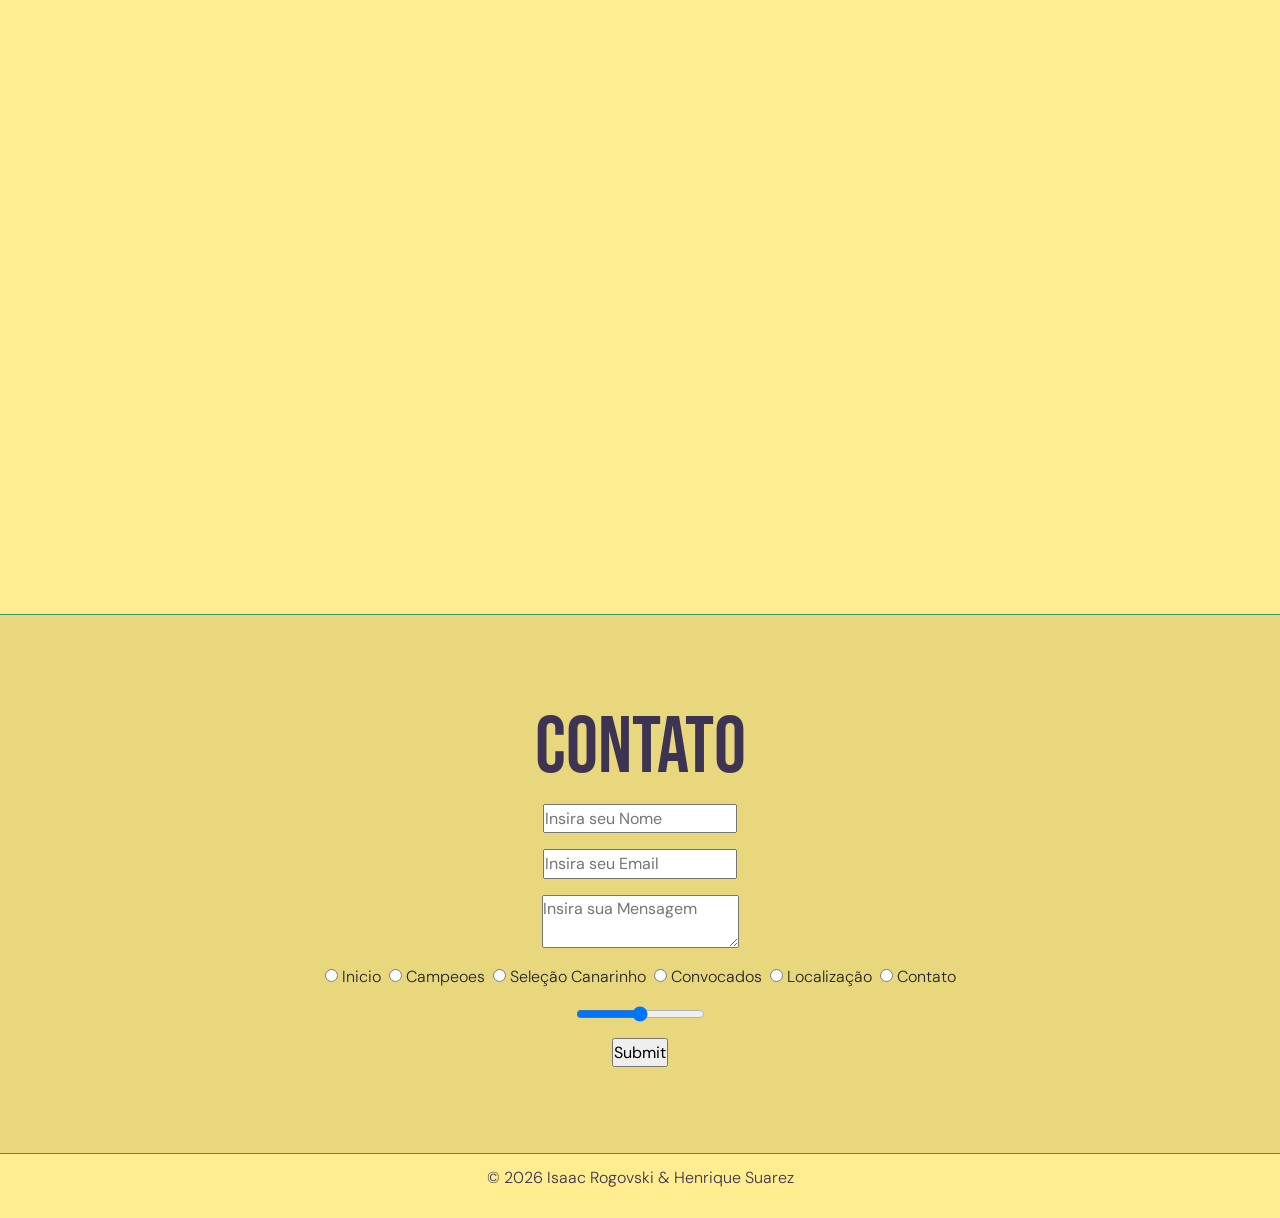
==== commit 2d75fadd: "16 06" ====
--- a/index.html
+++ b/index.html
@@ -25,6 +25,7 @@
                 <li><a href="#campeoes" title="Ver Habilidades">CAMPEÕES</a></li>
                 <li><a href="#selecaoCanarinho" title="Ver Experiências">BRASIL</a></li>
                 <li><a href="#convocados" title="Ver Formação">CONVOCADOS</a></li>
+                <li><a href="#localizacao" title="Ver Formação">LOCALIZAÇÃO</a></li>
                 <li><a href="#contato" title="Entre em Contato">CONTATO</a></li>
             </ul>
         </nav>
@@ -347,7 +348,7 @@
 
                     <div class="estrelas">
 
-                        <button class="estrela ativa" onclick="trocarTitulo(1958)">★</button>
+                        <button class="estrela" onclick="trocarTitulo(1958)">★</button>
 
                         <button class="estrela" onclick="trocarTitulo(1962)">★</button>
 
@@ -900,55 +901,59 @@
 
         </section>
 
-        <section id="formacao">
-            <h1>FORMAÇÃO</h1>
-            <div id="formacaoContainer">
-                <a href="https://etecitanhaem.cps.sp.gov.br/" class="cardFormacao">
-                    <img src="img/etec.webp" alt="img etec">
-                    <h2>ETEC de Itanhaém</h2>
-                    <p>Informática para a Internet</p>
-                    <p>FEV 2023 - DEZ 2025 | CONCLUÍDO</p>
-                </a>
-                <a href="https://cbt.ifsp.edu.br/" class="cardFormacao">
-                    <img src="img/ifsp.webp" alt="img ifsp">
-                    <h2>IFSP Cubatão</h2>
-                    <p>Analise e Desenvolvimento de Sistemas</p>
-                    <p>FEV 2026 - DEZ 2028 | EM ANDAMENTO</p>
-                </a>
+        <section id="localizacao">
+            <h1>LOCALIZAÇÃO</h1>
+            <div id="contatosContainer">
+
+                <iframe
+                    src="https://www.google.com/maps/embed?pb=!1m18!1m12!1m3!1d29174.202901255678!2d-46.405145299999994!3d-23.933007399999997!2m3!1f0!2f0!3f0!3m2!1i1024!2i768!4f13.1!3m3!1m2!1s0x94ce1bb29bde4aeb%3A0x8b65b60dcd73ad02!2sInstituto%20Federal%20de%20Educa%C3%A7%C3%A3o%2C%20Ci%C3%AAncia%20e%20Tecnologia%20de%20S%C3%A3o%20Paulo%2C%20Campus%20Cubat%C3%A3o!5e0!3m2!1spt-BR!2sbr!4v1781654705418!5m2!1spt-BR!2sbr"
+                    width="800" height="600" style="border:0;" allowfullscreen="" loading="lazy"
+                    referrerpolicy="no-referrer-when-downgrade"></iframe>
+
+        </section>
+        <section id="contato">
+            <h1>CONTATO</h1>
+
+            <form action="contato.php">
+                <input type="text" placeholder="Insira seu Nome">
+                <input type="email" required placeholder="Insira seu Email">
+                <textarea name="" id="" placeholder="Insira sua Mensagem"></textarea>
+                <div id="radioContato">
+                    <span>
+                        <input type="radio" name="melhorParte" id="parteInicio">
+                        <label for="parteInicio">Inicio</label>
+                    </span>
+                    <span>
+                        <input type="radio" name="melhorParte" id="parteCampeoes">
+                        <label for="parteInicio">Campeoes</label>
+                    </span>
+                    <span>
+                        <input type="radio" name="melhorParte" id="parteBrasil">
+                        <label for="parteInicio">Seleção Canarinho</label>
+                    </span>
+                    <span>
+                        <input type="radio" name="melhorParte" id="parteConvocados">
+                        <label for="parteInicio">Convocados</label>
+                    </span>
+                    <span>
+                        <input type="radio" name="melhorParte" id="parteLocalizacao">
+                        <label for="parteInicio">Localização</label>
+                    </span> <span>
+                        <input type="radio" name="melhorParte" id="parteContato">
+                        <label for="parteInicio">Contato</label>
+                    </span>
+                </div>
+                <input type="range" name="" id="">
+
+                <input type="submit">
+            </form>
             </div>
         </section>
 
-        <section id="contato">
-            <h1>CONTATO</h1>
-            <div id="contatosContainer">
-                <a href="mailto:isaac.rogovski@gmail.com">
-                    <img src="img/gmail.webp" alt="img gmail">
-                    <div>
-                        <h2>E-MAIL</h2>
-                        <p>isaac.rogovski@gmail.com</p>
-                    </div>
-                </a>
-                <a href="https://github.com/IsaacRogovski">
-                    <img src="img/github.webp" alt="img Github">
-                    <div>
-                        <h2>GitHub</h2>
-                        <p>IsaacRogovski</p>
-                    </div>
-                </a>
-                <a href="https://linkedin.com/in/isaac-rogovski">
-                    <img src="img/linkedin.webp" alt="img linkedIn">
-                    <div>
-                        <h2>LinkedIn</h2>
-                        <p>isaac-rogovski</p>
-                    </div>
-                </a>
-            </div>
-        </section>
-
     </main>
 
     <footer>
-        <p>© 2026 Isaac Rogovski</p>
+        <p>© 2026 Isaac Rogovski & Henrique Suarez</p>
     </footer>
 
     <script src="https://cdn.jsdelivr.net/npm/bootstrap@5.3.8/dist/js/bootstrap.bundle.min.js"
--- a/style.css
+++ b/style.css
@@ -328,12 +328,14 @@
 
 
 #convocados .carousel {
-    width: 80vh;
-    max-width: 1200px;
+    background-color: red;
+    width: 90vh;
+}
+#convocados .carousel-item{
+    width: 100;
 }
 
 .card-jogador {
-
     display: flex;
     align-items: center;
     justify-content: center;
@@ -352,9 +354,9 @@
 
 .card-jogador img {
 
-    width: 280px;
-
-    height: 380px;
+    width: 20rem;
+
+    height:25rem;
 
     object-fit: cover;
 
@@ -399,115 +401,64 @@
     color: var(--corTextoTitulo);
 }
 
-/* formacao ------------------------------- */
-
-#formacao {
-    min-height: 70vh;
-    display: flex;
-    flex-direction: column;
-    justify-content: center;
-    align-items: center;
-    padding: 5rem;
-}
-
-#formacaoContainer {
-    display: flex;
-    flex-direction: row;
-    justify-content: center;
-    gap: 4rem;
-}
-
-.cardFormacao {
-    text-decoration: none;
-    background-color: var(--corFundoConstraste);
-    border: 1px solid var(--corBordas);
-    border-radius: 8px;
-    display: flex;
-    flex-direction: column;
-    align-items: center;
-    justify-content: center;
-    padding: 1.5rem;
-    gap: 0.5rem;
-    transition: all .2s ease;
-    aspect-ratio: 1 / 1;
-}
-
-.cardFormacao img {
-    width: 10rem;
-    height: 10rem;
-    border-radius: 0.4rem;
-    object-fit: cover;
-}
-
-
-.cardFormacao h2 {
-    color: white;
-    font-size: 1rem;
-    font-weight: bold;
-}
-
-.cardFormacao:hover {
-    transform: translateY(-2px);
-    border-color: var(--corVermelho);
-    box-shadow: 0 0 15px rgba(224, 30, 30, 0.15);
-}
+/* localização --------------------------------- */
+
+
+#localizacao{
+            min-height: 60vh;
+    display: flex;
+    flex-direction: column;
+    justify-content: center;
+    align-items: center;
+    padding: 2rem;
+}
+
+
 
 /* contato ------------------------------- */
 
 #contato {
-    background-color: var(--corFundoConstraste);
+
+        background-color: var(--corFundoConstraste);
     min-height: 60vh;
+
     padding: 2rem;
+
     border-top: 1px solid var(--corBordas);
     border-bottom: 1px solid var(--corBordas);
-    display: flex;
-    flex-direction: column;
-    justify-content: center;
-    align-items: center;
+
+    display: flex;
+    flex-direction: column;
+
+    align-items: center;
+    justify-content: center;
+}
+
+#contato form{
+    display: flex;
+    align-items: center;
+    flex-direction: column;
+    gap: 1rem;
+}
+#radioContato{
+    display: flex;
+    flex-direction: row;
     gap: 0.5rem;
 }
 
-#contato #contatosContainer {
-    display: flex;
-    flex-direction: column;
-    gap: 0.5rem;
-}
-
-#contato a {
-    text-decoration: none;
-    background-color: var(--corFundoBody);
-    border: 1px solid var(--corBordas);
-    border-radius: 8px;
-    display: flex;
-    flex-direction: row;
-    padding: 1.5rem;
-    gap: 1rem;
-    transition: all .2s ease;
-}
-
-#contato h2 {
-    color: white;
-}
-
-#contato img {
-    width: 4rem;
-    height: 4rem;
-    object-fit: contain;
-}
-
-#contato a:hover {
-    transform: translateY(-2px);
-    border-color: var(--corVermelho);
-    box-shadow:
-        0 0 15px rgba(224, 30, 30, 0.15);
-}
+
+
 
 /* footer --------------------------- */
 
 footer {
     padding: 0.7rem;
-    display: flex;
-    justify-content: center;
+
+    display: flex;
+    flex-direction: column;
+
+    align-items: center;
+
 }
 
 /* TABLET ------------------------------------- */
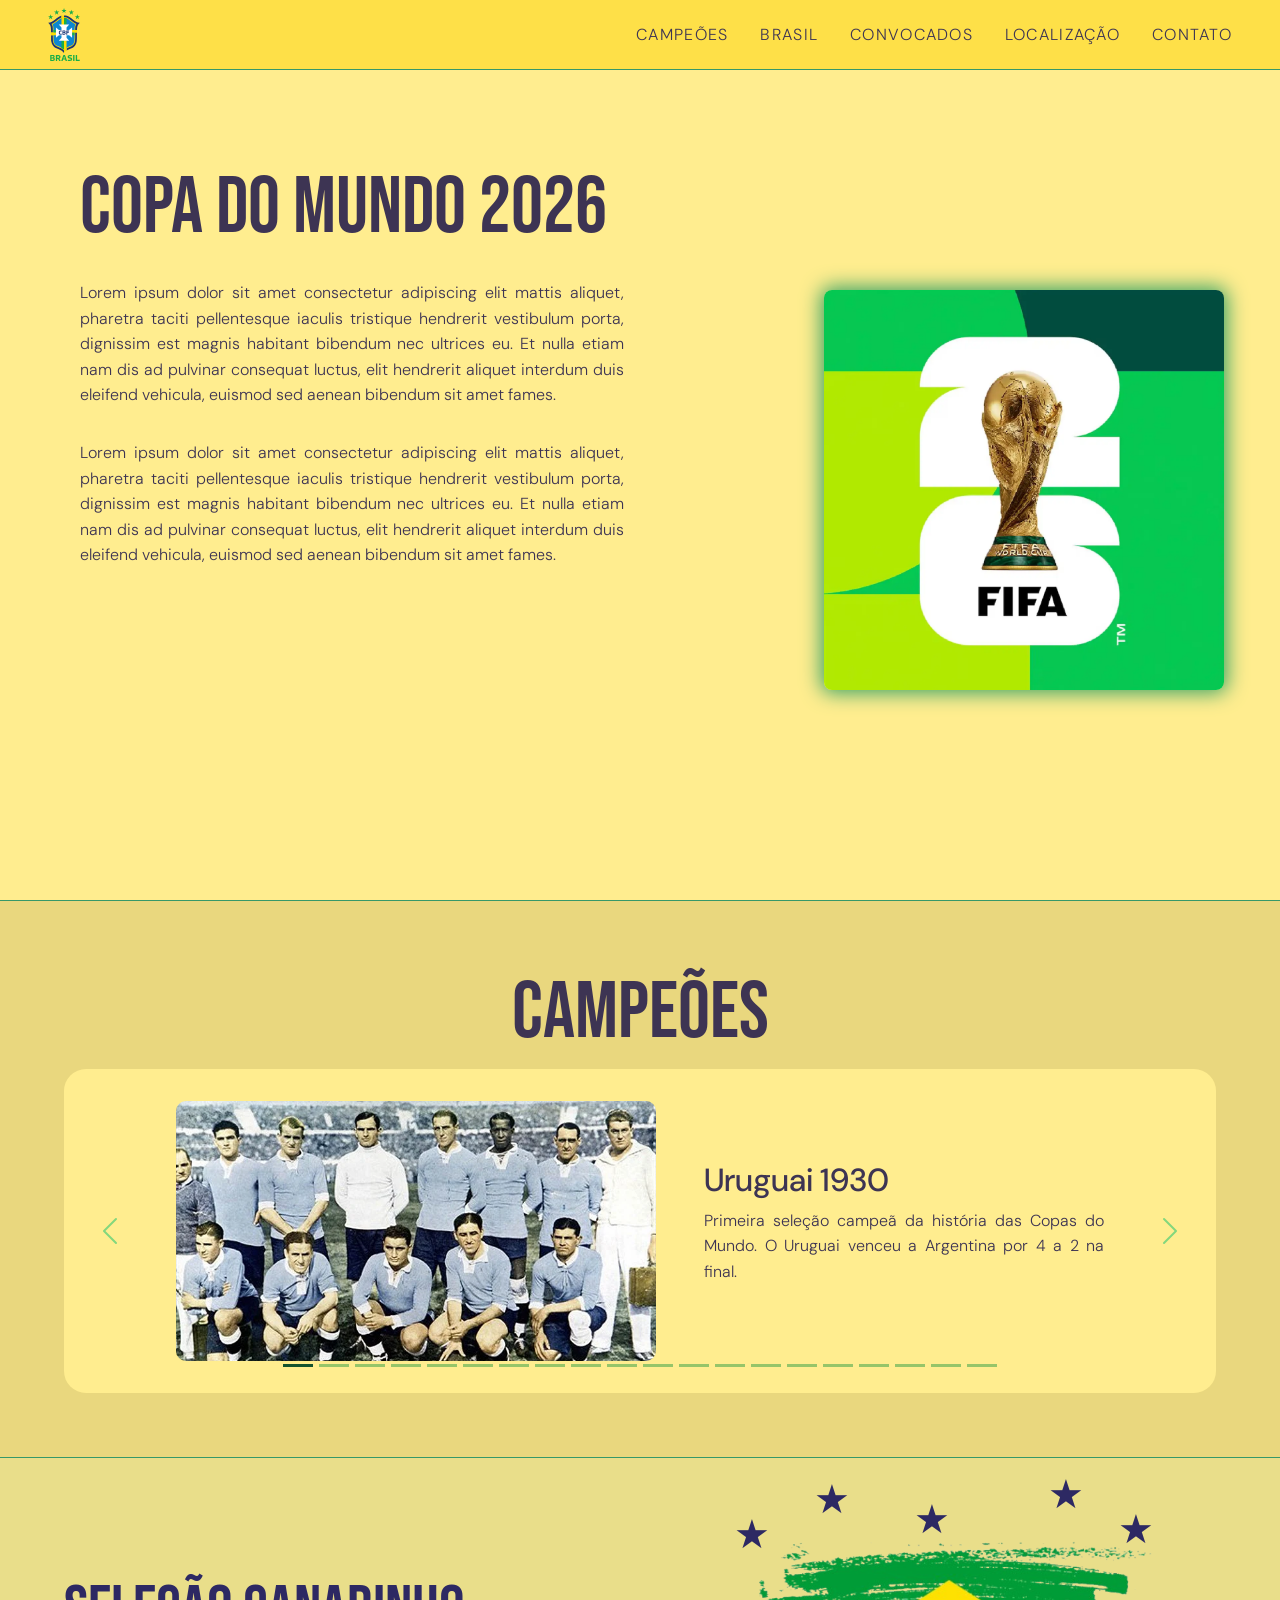
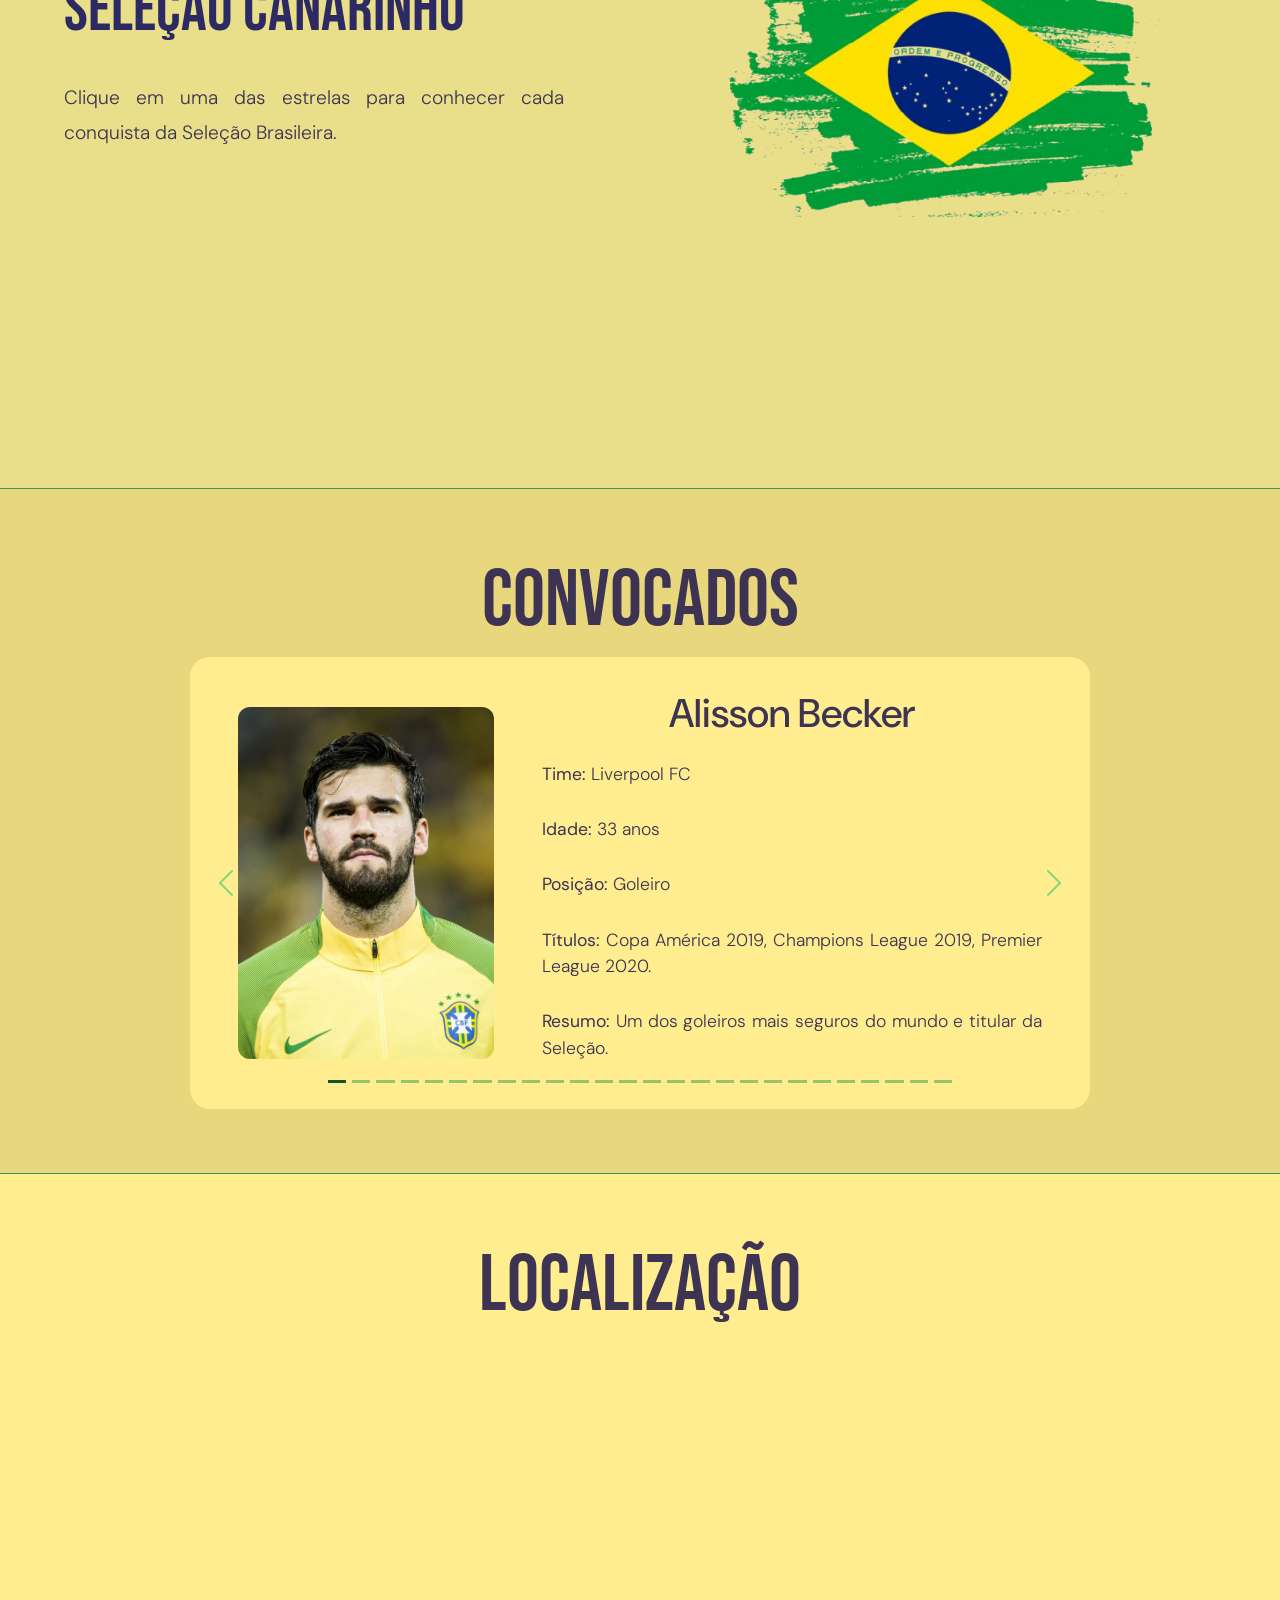
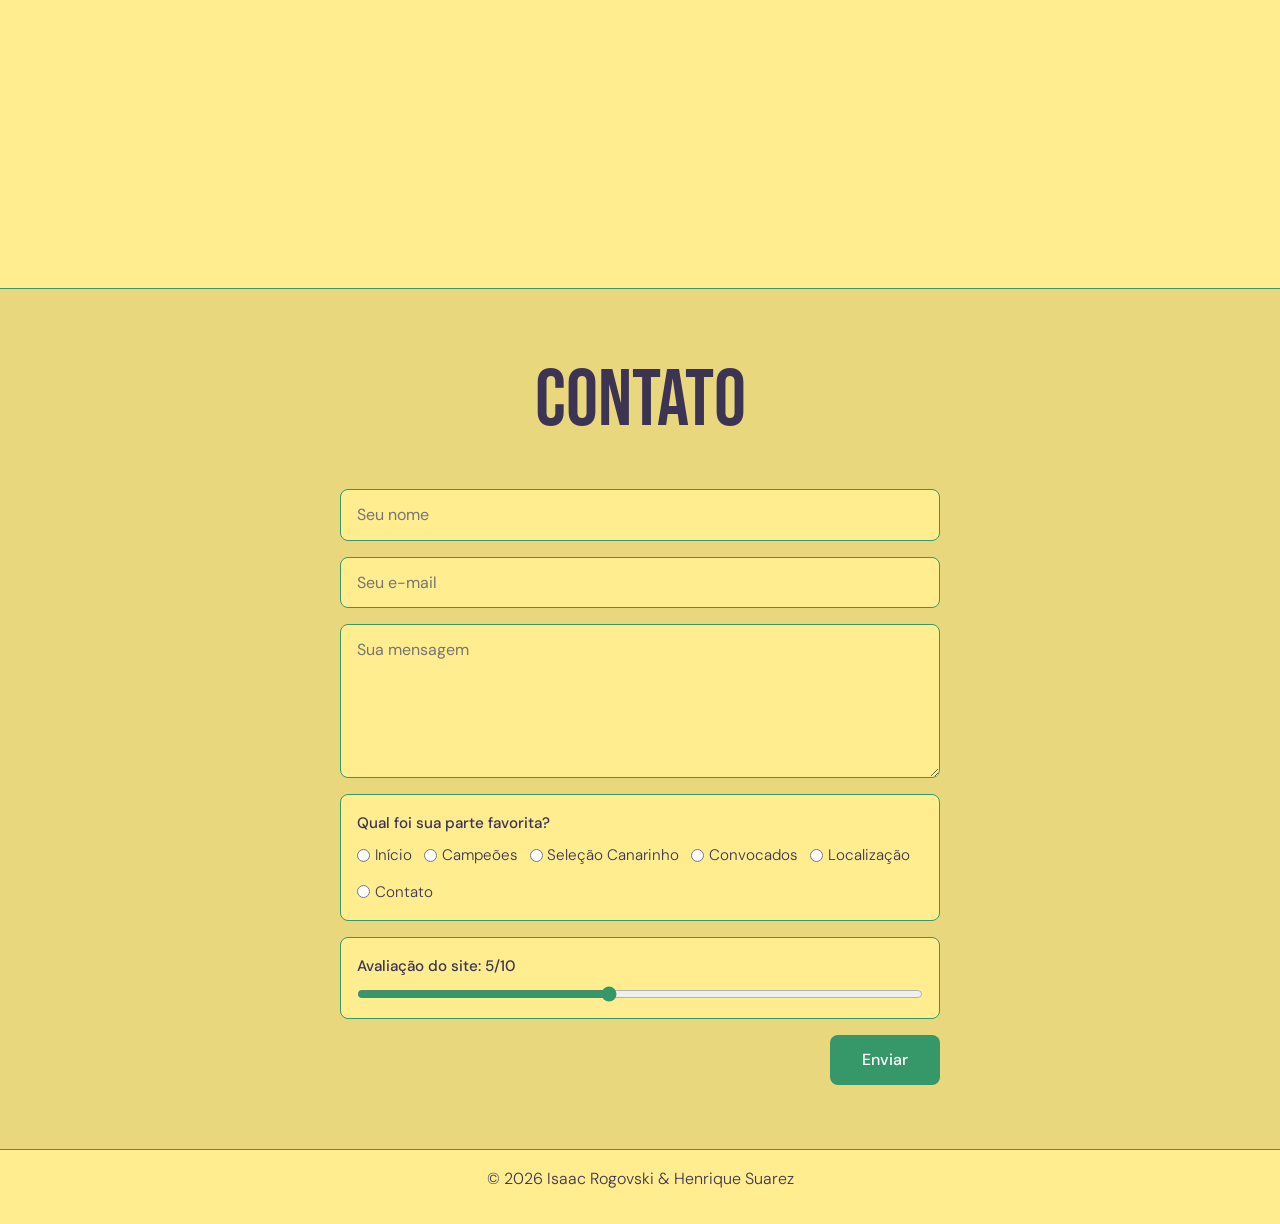
==== commit 33aa8106: "finalizado" ====
--- a/index.html
+++ b/index.html
@@ -1,5 +1,5 @@
 <!DOCTYPE html>
-<html lang="en">
+<html lang="pt-BR">
 
 <head>
     <meta charset="UTF-8">
@@ -18,35 +18,31 @@
 <body>
 
     <header>
-
         <nav>
-            <a id="navItemInicio" href="#" title="Voltar ao Inicio"><img src="img/cbf.svg" alt=""></a>
-            <ul>
-                <li><a href="#campeoes" title="Ver Habilidades">CAMPEÕES</a></li>
-                <li><a href="#selecaoCanarinho" title="Ver Experiências">BRASIL</a></li>
-                <li><a href="#convocados" title="Ver Formação">CONVOCADOS</a></li>
-                <li><a href="#localizacao" title="Ver Formação">LOCALIZAÇÃO</a></li>
-                <li><a href="#contato" title="Entre em Contato">CONTATO</a></li>
+            <a id="navItemInicio" href="#" title="Voltar ao Inicio"><img src="img/cbf.svg" alt="Logo CBF"></a>
+            <button class="nav-toggle" id="navToggle" aria-label="Abrir menu">&#9776;</button>
+            <ul id="navMenu">
+                <li><a href="#campeoes">CAMPEÕES</a></li>
+                <li><a href="#selecaoCanarinho">BRASIL</a></li>
+                <li><a href="#convocados">CONVOCADOS</a></li>
+                <li><a href="#localizacao">LOCALIZAÇÃO</a></li>
+                <li><a href="#contato">CONTATO</a></li>
             </ul>
         </nav>
-
     </header>
 
     <main>
 
+        <!-- INICIO -->
         <section id="inicio">
             <div id="inicioText">
                 <h1>Copa do Mundo 2026</h1>
-                <p> Lorem ipsum dolor sit amet consectetur adipiscing elit mattis aliquet, pharetra taciti
-                    pellentesque
-                    iaculis tristique hendrerit vestibulum porta, dignissim est magnis habitant bibendum nec
-                    ultrices
+                <p>Lorem ipsum dolor sit amet consectetur adipiscing elit mattis aliquet, pharetra taciti pellentesque
+                    iaculis tristique hendrerit vestibulum porta, dignissim est magnis habitant bibendum nec ultrices
                     eu. Et nulla etiam nam dis ad pulvinar consequat luctus, elit hendrerit aliquet interdum duis
                     eleifend vehicula, euismod sed aenean bibendum sit amet fames.</p>
-                <p> Lorem ipsum dolor sit amet consectetur adipiscing elit mattis aliquet, pharetra taciti
-                    pellentesque
-                    iaculis tristique hendrerit vestibulum porta, dignissim est magnis habitant bibendum nec
-                    ultrices
+                <p>Lorem ipsum dolor sit amet consectetur adipiscing elit mattis aliquet, pharetra taciti pellentesque
+                    iaculis tristique hendrerit vestibulum porta, dignissim est magnis habitant bibendum nec ultrices
                     eu. Et nulla etiam nam dis ad pulvinar consequat luctus, elit hendrerit aliquet interdum duis
                     eleifend vehicula, euismod sed aenean bibendum sit amet fames.</p>
             </div>
@@ -54,103 +50,79 @@
                 <img src="img/logo copa.webp" title="Foto Copa" alt="Foto logo copa">
             </div>
         </section>
-        </section>
-
+
+        <!-- CAMPEOES -->
         <section id="campeoes">
             <h1>CAMPEÕES</h1>
 
-            <div id="carouselCampeoes" class="carousel slide">
+            <div id="carouselCampeoes" class="carousel slide" data-bs-ride="false">
                 <div class="carousel-indicators">
-                    <button type="button" data-bs-target="#carouselCampeoes" data-bs-slide-to="0" class="active"
-                        aria-current="true" aria-label="Slide 1"></button>
-                    <button type="button" data-bs-target="#carouselCampeoes" data-bs-slide-to="1"
-                        aria-label="Slide 2"></button>
-                    <button type="button" data-bs-target="#carouselCampeoes" data-bs-slide-to="2"
-                        aria-label="Slide 3"></button>
-                    <button type="button" data-bs-target="#carouselCampeoes" data-bs-slide-to="3"
-                        aria-label="Slide 4"></button>
-                    <button type="button" data-bs-target="#carouselCampeoes" data-bs-slide-to="4"
-                        aria-label="Slide 5"></button>
-                    <button type="button" data-bs-target="#carouselCampeoes" data-bs-slide-to="5"
-                        aria-label="Slide 6"></button>
-                    <button type="button" data-bs-target="#carouselCampeoes" data-bs-slide-to="6"
-                        aria-label="Slide 7"></button>
-                    <button type="button" data-bs-target="#carouselCampeoes" data-bs-slide-to="7"
-                        aria-label="Slide 8"></button>
-                    <button type="button" data-bs-target="#carouselCampeoes" data-bs-slide-to="8"
-                        aria-label="Slide 9"></button>
-                    <button type="button" data-bs-target="#carouselCampeoes" data-bs-slide-to="9"
-                        aria-label="Slide 10"></button>
-                    <button type="button" data-bs-target="#carouselCampeoes" data-bs-slide-to="10"
-                        aria-label="Slide 11"></button>
-                    <button type="button" data-bs-target="#carouselCampeoes" data-bs-slide-to="11"
-                        aria-label="Slide 12"></button>
-                    <button type="button" data-bs-target="#carouselCampeoes" data-bs-slide-to="12"
-                        aria-label="Slide 13"></button>
-                    <button type="button" data-bs-target="#carouselCampeoes" data-bs-slide-to="13"
-                        aria-label="Slide 14"></button>
-                    <button type="button" data-bs-target="#carouselCampeoes" data-bs-slide-to="14"
-                        aria-label="Slide 15"></button>
-                    <button type="button" data-bs-target="#carouselCampeoes" data-bs-slide-to="15"
-                        aria-label="Slide 16"></button>
-                    <button type="button" data-bs-target="#carouselCampeoes" data-bs-slide-to="16"
-                        aria-label="Slide 17"></button>
-                    <button type="button" data-bs-target="#carouselCampeoes" data-bs-slide-to="17"
-                        aria-label="Slide 18"></button>
-                    <button type="button" data-bs-target="#carouselCampeoes" data-bs-slide-to="18"
-                        aria-label="Slide 19"></button>
-                    <button type="button" data-bs-target="#carouselCampeoes" data-bs-slide-to="19"
-                        aria-label="Slide 20"></button>
+                    <button type="button" data-bs-target="#carouselCampeoes" data-bs-slide-to="0" class="active" aria-current="true" aria-label="Slide 1"></button>
+                    <button type="button" data-bs-target="#carouselCampeoes" data-bs-slide-to="1" aria-label="Slide 2"></button>
+                    <button type="button" data-bs-target="#carouselCampeoes" data-bs-slide-to="2" aria-label="Slide 3"></button>
+                    <button type="button" data-bs-target="#carouselCampeoes" data-bs-slide-to="3" aria-label="Slide 4"></button>
+                    <button type="button" data-bs-target="#carouselCampeoes" data-bs-slide-to="4" aria-label="Slide 5"></button>
+                    <button type="button" data-bs-target="#carouselCampeoes" data-bs-slide-to="5" aria-label="Slide 6"></button>
+                    <button type="button" data-bs-target="#carouselCampeoes" data-bs-slide-to="6" aria-label="Slide 7"></button>
+                    <button type="button" data-bs-target="#carouselCampeoes" data-bs-slide-to="7" aria-label="Slide 8"></button>
+                    <button type="button" data-bs-target="#carouselCampeoes" data-bs-slide-to="8" aria-label="Slide 9"></button>
+                    <button type="button" data-bs-target="#carouselCampeoes" data-bs-slide-to="9" aria-label="Slide 10"></button>
+                    <button type="button" data-bs-target="#carouselCampeoes" data-bs-slide-to="10" aria-label="Slide 11"></button>
+                    <button type="button" data-bs-target="#carouselCampeoes" data-bs-slide-to="11" aria-label="Slide 12"></button>
+                    <button type="button" data-bs-target="#carouselCampeoes" data-bs-slide-to="12" aria-label="Slide 13"></button>
+                    <button type="button" data-bs-target="#carouselCampeoes" data-bs-slide-to="13" aria-label="Slide 14"></button>
+                    <button type="button" data-bs-target="#carouselCampeoes" data-bs-slide-to="14" aria-label="Slide 15"></button>
+                    <button type="button" data-bs-target="#carouselCampeoes" data-bs-slide-to="15" aria-label="Slide 16"></button>
+                    <button type="button" data-bs-target="#carouselCampeoes" data-bs-slide-to="16" aria-label="Slide 17"></button>
+                    <button type="button" data-bs-target="#carouselCampeoes" data-bs-slide-to="17" aria-label="Slide 18"></button>
+                    <button type="button" data-bs-target="#carouselCampeoes" data-bs-slide-to="18" aria-label="Slide 19"></button>
+                    <button type="button" data-bs-target="#carouselCampeoes" data-bs-slide-to="19" aria-label="Slide 20"></button>
                 </div>
                 <div class="carousel-inner">
 
                     <div class="carousel-item active">
                         <div class="selecoes">
-                            <img src="img/selecoes/1930.webp" alt="imagem seleção uruguai 1930">
+                            <img src="img/selecoes/1930.webp" alt="Uruguai 1930">
                             <div class="textos">
                                 <h2>Uruguai 1930</h2>
-                                <p>Primeira seleção campeã da história das Copas do Mundo. O Uruguai venceu a Argentina
-                                    por 4 a 2 na final.</p>
-                            </div>
-                        </div>
-                    </div>
-
-                    <div class="carousel-item">
-                        <div class="selecoes">
-                            <img src="img/selecoes/1950.webp" alt="imagem seleção uruguai 1950">
+                                <p>Primeira seleção campeã da história das Copas do Mundo. O Uruguai venceu a Argentina por 4 a 2 na final.</p>
+                            </div>
+                        </div>
+                    </div>
+
+                    <div class="carousel-item">
+                        <div class="selecoes">
+                            <img src="img/selecoes/1950.webp" alt="Uruguai 1950">
                             <div class="textos">
                                 <h2>Uruguai 1950</h2>
-                                <p>Campeão no histórico Maracanazo. O Uruguai derrotou o Brasil por 2 a 1 no Maracanã.
-                                </p>
-                            </div>
-                        </div>
-                    </div>
-
-                    <div class="carousel-item">
-                        <div class="selecoes">
-                            <img src="img/selecoes/1954.webp" alt="imagem seleção alemanha ocidental 1954">
+                                <p>Campeão no histórico Maracanazo. O Uruguai derrotou o Brasil por 2 a 1 no Maracanã.</p>
+                            </div>
+                        </div>
+                    </div>
+
+                    <div class="carousel-item">
+                        <div class="selecoes">
+                            <img src="img/selecoes/1954.webp" alt="Alemanha Ocidental 1954">
                             <div class="textos">
                                 <h2>Alemanha Ocidental 1954</h2>
-                                <p>Primeiro título alemão. A equipe venceu a poderosa Hungria no chamado Milagre de
-                                    Berna.</p>
-                            </div>
-                        </div>
-                    </div>
-
-                    <div class="carousel-item">
-                        <div class="selecoes">
-                            <img src="img/selecoes/1958.webp" alt="imagem seleção brasil 1958">
+                                <p>Primeiro título alemão. A equipe venceu a poderosa Hungria no chamado Milagre de Berna.</p>
+                            </div>
+                        </div>
+                    </div>
+
+                    <div class="carousel-item">
+                        <div class="selecoes">
+                            <img src="img/selecoes/1958.webp" alt="Brasil 1958">
                             <div class="textos">
                                 <h2>Brasil 1958</h2>
-                                <p>Primeiro título do Brasil e a consagração mundial de Pelé, então com apenas 17 anos.
-                                </p>
-                            </div>
-                        </div>
-                    </div>
-
-                    <div class="carousel-item">
-                        <div class="selecoes">
-                            <img src="img/selecoes/1962.webp" alt="imagem seleção brasil 1962">
+                                <p>Primeiro título do Brasil e a consagração mundial de Pelé, então com apenas 17 anos.</p>
+                            </div>
+                        </div>
+                    </div>
+
+                    <div class="carousel-item">
+                        <div class="selecoes">
+                            <img src="img/selecoes/1962.webp" alt="Brasil 1962">
                             <div class="textos">
                                 <h2>Brasil 1962</h2>
                                 <p>Bicampeão mundial. Garrincha liderou a equipe rumo ao segundo título consecutivo.</p>
@@ -160,18 +132,17 @@
 
                     <div class="carousel-item">
                         <div class="selecoes">
-                            <img src="img/selecoes/1966.webp" alt="imagem seleção inglaterra 1966">
+                            <img src="img/selecoes/1966.webp" alt="Inglaterra 1966">
                             <div class="textos">
                                 <h2>Inglaterra 1966</h2>
-                                <p>Único título inglês. A equipe venceu a Alemanha Ocidental por 4 a 2 na final em
-                                    Wembley.</p>
-                            </div>
-                        </div>
-                    </div>
-
-                    <div class="carousel-item">
-                        <div class="selecoes">
-                            <img src="img/selecoes/1970.webp" alt="imagem seleção brasil 1970">
+                                <p>Único título inglês. A equipe venceu a Alemanha Ocidental por 4 a 2 na final em Wembley.</p>
+                            </div>
+                        </div>
+                    </div>
+
+                    <div class="carousel-item">
+                        <div class="selecoes">
+                            <img src="img/selecoes/1970.webp" alt="Brasil 1970">
                             <div class="textos">
                                 <h2>Brasil 1970</h2>
                                 <p>Primeiro tricampeão mundial. Considerada por muitos a melhor seleção da história.</p>
@@ -181,18 +152,17 @@
 
                     <div class="carousel-item">
                         <div class="selecoes">
-                            <img src="img/selecoes/1974.webp" alt="imagem seleção alemanha ocidental 1974">
+                            <img src="img/selecoes/1974.webp" alt="Alemanha Ocidental 1974">
                             <div class="textos">
                                 <h2>Alemanha Ocidental 1974</h2>
-                                <p>Segundo título alemão, liderado por Franz Beckenbauer diante da Holanda de Cruyff.
-                                </p>
-                            </div>
-                        </div>
-                    </div>
-
-                    <div class="carousel-item">
-                        <div class="selecoes">
-                            <img src="img/selecoes/1978.webp" alt="imagem seleção argentina 1978">
+                                <p>Segundo título alemão, liderado por Franz Beckenbauer diante da Holanda de Cruyff.</p>
+                            </div>
+                        </div>
+                    </div>
+
+                    <div class="carousel-item">
+                        <div class="selecoes">
+                            <img src="img/selecoes/1978.webp" alt="Argentina 1978">
                             <div class="textos">
                                 <h2>Argentina 1978</h2>
                                 <p>Primeiro título argentino. A equipe venceu a Holanda por 3 a 1 na final.</p>
@@ -202,18 +172,17 @@
 
                     <div class="carousel-item">
                         <div class="selecoes">
-                            <img src="img/selecoes/1982.webp" alt="imagem seleção italia 1982">
+                            <img src="img/selecoes/1982.webp" alt="Itália 1982">
                             <div class="textos">
                                 <h2>Itália 1982</h2>
-                                <p>Terceiro título italiano, com destaque para Paolo Rossi, artilheiro da competição.
-                                </p>
-                            </div>
-                        </div>
-                    </div>
-
-                    <div class="carousel-item">
-                        <div class="selecoes">
-                            <img src="img/selecoes/1986.webp" alt="imagem seleção argentina 1986">
+                                <p>Terceiro título italiano, com destaque para Paolo Rossi, artilheiro da competição.</p>
+                            </div>
+                        </div>
+                    </div>
+
+                    <div class="carousel-item">
+                        <div class="selecoes">
+                            <img src="img/selecoes/1986.webp" alt="Argentina 1986">
                             <div class="textos">
                                 <h2>Argentina 1986</h2>
                                 <p>Maradona brilhou no México e conduziu a Argentina ao seu segundo título mundial.</p>
@@ -223,7 +192,7 @@
 
                     <div class="carousel-item">
                         <div class="selecoes">
-                            <img src="img/selecoes/1990.webp" alt="imagem seleção alemanha 1990">
+                            <img src="img/selecoes/1990.webp" alt="Alemanha 1990">
                             <div class="textos">
                                 <h2>Alemanha 1990</h2>
                                 <p>Terceiro título alemão. A equipe venceu a Argentina por 1 a 0 na decisão.</p>
@@ -233,18 +202,17 @@
 
                     <div class="carousel-item">
                         <div class="selecoes">
-                            <img src="img/selecoes/1994.webp" alt="imagem seleção brasil 1994">
+                            <img src="img/selecoes/1994.webp" alt="Brasil 1994">
                             <div class="textos">
                                 <h2>Brasil 1994</h2>
-                                <p>Primeiro tetracampeão da história. O título veio após vitória nos pênaltis sobre a
-                                    Itália.</p>
-                            </div>
-                        </div>
-                    </div>
-
-                    <div class="carousel-item">
-                        <div class="selecoes">
-                            <img src="img/selecoes/1998.webp" alt="imagem seleção franca 1998">
+                                <p>Primeiro tetracampeão da história. O título veio após vitória nos pênaltis sobre a Itália.</p>
+                            </div>
+                        </div>
+                    </div>
+
+                    <div class="carousel-item">
+                        <div class="selecoes">
+                            <img src="img/selecoes/1998.webp" alt="França 1998">
                             <div class="textos">
                                 <h2>França 1998</h2>
                                 <p>Primeiro título francês. Zidane marcou dois gols na vitória sobre o Brasil.</p>
@@ -254,7 +222,7 @@
 
                     <div class="carousel-item">
                         <div class="selecoes">
-                            <img src="img/selecoes/2002.webp" alt="imagem seleção brasil 2002">
+                            <img src="img/selecoes/2002.webp" alt="Brasil 2002">
                             <div class="textos">
                                 <h2>Brasil 2002</h2>
                                 <p>Pentacampeão mundial. Ronaldo marcou dois gols na final contra a Alemanha.</p>
@@ -264,7 +232,7 @@
 
                     <div class="carousel-item">
                         <div class="selecoes">
-                            <img src="img/selecoes/2006.webp" alt="imagem seleção italia 2006">
+                            <img src="img/selecoes/2006.webp" alt="Itália 2006">
                             <div class="textos">
                                 <h2>Itália 2006</h2>
                                 <p>Quarto título italiano. A decisão foi vencida nos pênaltis contra a França.</p>
@@ -274,18 +242,17 @@
 
                     <div class="carousel-item">
                         <div class="selecoes">
-                            <img src="img/selecoes/2010.webp" alt="imagem seleção espanha 2010">
+                            <img src="img/selecoes/2010.webp" alt="Espanha 2010">
                             <div class="textos">
                                 <h2>Espanha 2010</h2>
-                                <p>Primeiro título espanhol. Iniesta marcou o gol decisivo na prorrogação contra a
-                                    Holanda.</p>
-                            </div>
-                        </div>
-                    </div>
-
-                    <div class="carousel-item">
-                        <div class="selecoes">
-                            <img src="img/selecoes/2014.webp" alt="imagem seleção alemanha 2014">
+                                <p>Primeiro título espanhol. Iniesta marcou o gol decisivo na prorrogação contra a Holanda.</p>
+                            </div>
+                        </div>
+                    </div>
+
+                    <div class="carousel-item">
+                        <div class="selecoes">
+                            <img src="img/selecoes/2014.webp" alt="Alemanha 2014">
                             <div class="textos">
                                 <h2>Alemanha 2014</h2>
                                 <p>Quarto título alemão. A campanha incluiu o histórico 7 a 1 sobre o Brasil.</p>
@@ -295,7 +262,7 @@
 
                     <div class="carousel-item">
                         <div class="selecoes">
-                            <img src="img/selecoes/2018.webp" alt="imagem seleção franca 2018">
+                            <img src="img/selecoes/2018.webp" alt="França 2018">
                             <div class="textos">
                                 <h2>França 2018</h2>
                                 <p>Segundo título francês. Mbappé foi um dos grandes destaques da campanha.</p>
@@ -305,143 +272,93 @@
 
                     <div class="carousel-item">
                         <div class="selecoes">
-                            <img src="img/selecoes/2022.webp" alt="imagem seleção argentina 2022">
+                            <img src="img/selecoes/2022.webp" alt="Argentina 2022">
                             <div class="textos">
                                 <h2>Argentina 2022</h2>
-                                <p>Terceiro título argentino. Messi conquistou a Copa em uma final histórica contra a
-                                    França.</p>
+                                <p>Terceiro título argentino. Messi conquistou a Copa em uma final histórica contra a França.</p>
                             </div>
                         </div>
                     </div>
 
                 </div>
 
-
-
-                <button class="carousel-control-prev" type="button" data-bs-target="#carouselCampeoes"
-                    data-bs-slide="prev">
+                <button class="carousel-control-prev" type="button" data-bs-target="#carouselCampeoes" data-bs-slide="prev">
                     <span class="carousel-control-prev-icon" aria-hidden="true"></span>
-                    <span class="visually-hidden">Previous</span>
+                    <span class="visually-hidden">Anterior</span>
                 </button>
-                <button class="carousel-control-next" type="button" data-bs-target="#carouselCampeoes"
-                    data-bs-slide="next">
+                <button class="carousel-control-next" type="button" data-bs-target="#carouselCampeoes" data-bs-slide="next">
                     <span class="carousel-control-next-icon" aria-hidden="true"></span>
-                    <span class="visually-hidden">Next</span>
+                    <span class="visually-hidden">Próximo</span>
                 </button>
             </div>
 
         </section>
 
+        <!-- SELECAO CANARINHO -->
         <section id="selecaoCanarinho">
-
             <div class="conteudo">
-
                 <div class="texto">
                     <h1 id="titulo">SELEÇÃO CANARINHO</h1>
-
-                    <p id="descricao">
-                        Clique em uma das estrelas para conhecer cada conquista da Seleção Brasileira.
-                    </p>
+                    <p id="descricao">Clique em uma das estrelas para conhecer cada conquista da Seleção Brasileira.</p>
                 </div>
-
                 <div class="imagemArea">
-
                     <div class="estrelas">
-
                         <button class="estrela" onclick="trocarTitulo(1958)">★</button>
-
                         <button class="estrela" onclick="trocarTitulo(1962)">★</button>
-
                         <button class="estrela" onclick="trocarTitulo(1970)">★</button>
-
                         <button class="estrela" onclick="trocarTitulo(1994)">★</button>
-
                         <button class="estrela" onclick="trocarTitulo(2002)">★</button>
-
-                    </div>
-
+                    </div>
                     <img src="img/brasil.png" alt="Bandeira do Brasil">
-
                 </div>
-
             </div>
-
         </section>
 
+        <!-- CONVOCADOS -->
         <section id="convocados">
-            <h1>Convocados</h1>
-            <div id="carouselConvocados" class="carousel slide">
+            <h1>CONVOCADOS</h1>
+            <div id="carouselConvocados" class="carousel slide" data-bs-ride="false">
                 <div class="carousel-indicators">
-                    <button type="button" data-bs-target="#carouselConvocados" data-bs-slide-to="0" class="active"
-                        aria-current="true" aria-label="Slide 1"></button>
-                    <button type="button" data-bs-target="#carouselConvocados" data-bs-slide-to="1"
-                        aria-label="Slide 2"></button>
-                    <button type="button" data-bs-target="#carouselConvocados" data-bs-slide-to="2"
-                        aria-label="Slide 3"></button>
-                    <button type="button" data-bs-target="#carouselConvocados" data-bs-slide-to="3"
-                        aria-label="Slide 4"></button>
-                    <button type="button" data-bs-target="#carouselConvocados" data-bs-slide-to="4"
-                        aria-label="Slide 5"></button>
-                    <button type="button" data-bs-target="#carouselConvocados" data-bs-slide-to="5"
-                        aria-label="Slide 6"></button>
-                    <button type="button" data-bs-target="#carouselConvocados" data-bs-slide-to="6"
-                        aria-label="Slide 7"></button>
-                    <button type="button" data-bs-target="#carouselConvocados" data-bs-slide-to="7"
-                        aria-label="Slide 8"></button>
-                    <button type="button" data-bs-target="#carouselConvocados" data-bs-slide-to="8"
-                        aria-label="Slide 9"></button>
-                    <button type="button" data-bs-target="#carouselConvocados" data-bs-slide-to="9"
-                        aria-label="Slide 10"></button>
-                    <button type="button" data-bs-target="#carouselConvocados" data-bs-slide-to="10"
-                        aria-label="Slide 11"></button>
-                    <button type="button" data-bs-target="#carouselConvocados" data-bs-slide-to="11"
-                        aria-label="Slide 12"></button>
-                    <button type="button" data-bs-target="#carouselConvocados" data-bs-slide-to="12"
-                        aria-label="Slide 13"></button>
-                    <button type="button" data-bs-target="#carouselConvocados" data-bs-slide-to="13"
-                        aria-label="Slide 14"></button>
-                    <button type="button" data-bs-target="#carouselConvocados" data-bs-slide-to="14"
-                        aria-label="Slide 15"></button>
-                    <button type="button" data-bs-target="#carouselConvocados" data-bs-slide-to="15"
-                        aria-label="Slide 16"></button>
-                    <button type="button" data-bs-target="#carouselConvocados" data-bs-slide-to="16"
-                        aria-label="Slide 17"></button>
-                    <button type="button" data-bs-target="#carouselConvocados" data-bs-slide-to="17"
-                        aria-label="Slide 18"></button>
-                    <button type="button" data-bs-target="#carouselConvocados" data-bs-slide-to="18"
-                        aria-label="Slide 19"></button>
-                    <button type="button" data-bs-target="#carouselConvocados" data-bs-slide-to="19"
-                        aria-label="Slide 20"></button>
-                    <button type="button" data-bs-target="#carouselConvocados" data-bs-slide-to="20"
-                        aria-label="Slide 21"></button>
-                    <button type="button" data-bs-target="#carouselConvocados" data-bs-slide-to="21"
-                        aria-label="Slide 22"></button>
-                    <button type="button" data-bs-target="#carouselConvocados" data-bs-slide-to="22"
-                        aria-label="Slide 23"></button>
-                    <button type="button" data-bs-target="#carouselConvocados" data-bs-slide-to="23"
-                        aria-label="Slide 24"></button>
-                    <button type="button" data-bs-target="#carouselConvocados" data-bs-slide-to="24"
-                        aria-label="Slide 25"></button>
-                    <button type="button" data-bs-target="#carouselConvocados" data-bs-slide-to="25"
-                        aria-label="Slide 26"></button>
+                    <button type="button" data-bs-target="#carouselConvocados" data-bs-slide-to="0" class="active" aria-current="true" aria-label="Slide 1"></button>
+                    <button type="button" data-bs-target="#carouselConvocados" data-bs-slide-to="1" aria-label="Slide 2"></button>
+                    <button type="button" data-bs-target="#carouselConvocados" data-bs-slide-to="2" aria-label="Slide 3"></button>
+                    <button type="button" data-bs-target="#carouselConvocados" data-bs-slide-to="3" aria-label="Slide 4"></button>
+                    <button type="button" data-bs-target="#carouselConvocados" data-bs-slide-to="4" aria-label="Slide 5"></button>
+                    <button type="button" data-bs-target="#carouselConvocados" data-bs-slide-to="5" aria-label="Slide 6"></button>
+                    <button type="button" data-bs-target="#carouselConvocados" data-bs-slide-to="6" aria-label="Slide 7"></button>
+                    <button type="button" data-bs-target="#carouselConvocados" data-bs-slide-to="7" aria-label="Slide 8"></button>
+                    <button type="button" data-bs-target="#carouselConvocados" data-bs-slide-to="8" aria-label="Slide 9"></button>
+                    <button type="button" data-bs-target="#carouselConvocados" data-bs-slide-to="9" aria-label="Slide 10"></button>
+                    <button type="button" data-bs-target="#carouselConvocados" data-bs-slide-to="10" aria-label="Slide 11"></button>
+                    <button type="button" data-bs-target="#carouselConvocados" data-bs-slide-to="11" aria-label="Slide 12"></button>
+                    <button type="button" data-bs-target="#carouselConvocados" data-bs-slide-to="12" aria-label="Slide 13"></button>
+                    <button type="button" data-bs-target="#carouselConvocados" data-bs-slide-to="13" aria-label="Slide 14"></button>
+                    <button type="button" data-bs-target="#carouselConvocados" data-bs-slide-to="14" aria-label="Slide 15"></button>
+                    <button type="button" data-bs-target="#carouselConvocados" data-bs-slide-to="15" aria-label="Slide 16"></button>
+                    <button type="button" data-bs-target="#carouselConvocados" data-bs-slide-to="16" aria-label="Slide 17"></button>
+                    <button type="button" data-bs-target="#carouselConvocados" data-bs-slide-to="17" aria-label="Slide 18"></button>
+                    <button type="button" data-bs-target="#carouselConvocados" data-bs-slide-to="18" aria-label="Slide 19"></button>
+                    <button type="button" data-bs-target="#carouselConvocados" data-bs-slide-to="19" aria-label="Slide 20"></button>
+                    <button type="button" data-bs-target="#carouselConvocados" data-bs-slide-to="20" aria-label="Slide 21"></button>
+                    <button type="button" data-bs-target="#carouselConvocados" data-bs-slide-to="21" aria-label="Slide 22"></button>
+                    <button type="button" data-bs-target="#carouselConvocados" data-bs-slide-to="22" aria-label="Slide 23"></button>
+                    <button type="button" data-bs-target="#carouselConvocados" data-bs-slide-to="23" aria-label="Slide 24"></button>
+                    <button type="button" data-bs-target="#carouselConvocados" data-bs-slide-to="24" aria-label="Slide 25"></button>
+                    <button type="button" data-bs-target="#carouselConvocados" data-bs-slide-to="25" aria-label="Slide 26"></button>
                 </div>
                 <div class="carousel-inner">
 
                     <div class="carousel-item active">
                         <div class="card-jogador">
                             <img src="img/convocados/alisson.webp" alt="Alisson Becker">
-
                             <div class="info-jogador">
                                 <h2>Alisson Becker</h2>
-
                                 <div class="dados">
                                     <p><strong>Time:</strong> Liverpool FC</p>
                                     <p><strong>Idade:</strong> 33 anos</p>
                                     <p><strong>Posição:</strong> Goleiro</p>
-                                    <p><strong>Títulos:</strong> Copa América 2019, Champions League 2019, Premier
-                                        League 2020.</p>
-                                    <p><strong>Resumo:</strong> Um dos goleiros mais seguros do mundo e titular da
-                                        Seleção há vários anos.</p>
+                                    <p><strong>Títulos:</strong> Copa América 2019, Champions League 2019, Premier League 2020.</p>
+                                    <p><strong>Resumo:</strong> Um dos goleiros mais seguros do mundo e titular da Seleção.</p>
                                 </div>
                             </div>
                         </div>
@@ -450,40 +367,35 @@
                     <div class="carousel-item">
                         <div class="card-jogador">
                             <img src="img/convocados/ederson.webp" alt="Ederson">
-
                             <div class="info-jogador">
                                 <h2>Ederson</h2>
-
-                                <div class="dados">
-                                    <p><strong>Time:</strong> Manchester City</p>
+                                <div class="dados">
+                                    <p><strong>Time:</strong> Manchester City FC</p>
                                     <p><strong>Idade:</strong> 32 anos</p>
                                     <p><strong>Posição:</strong> Goleiro</p>
-                                    <p><strong>Títulos:</strong> Champions League, Premier League e Mundial de Clubes.
-                                    </p>
-                                    <p><strong>Resumo:</strong> Reconhecido pela excelente saída de bola.</p>
-                                </div>
-                            </div>
-                        </div>
-                    </div>
-                    <!-- WEVERTON -->
-                    <div class="carousel-item">
-                        <div class="card-jogador">
-                            <img src="img/convocados/weverton.webp" alt="Weverton">
-                            <div class="info-jogador">
-                                <h2>Weverton</h2>
-                                <div class="dados">
-                                    <p><strong>Time:</strong> Palmeiras</p>
-                                    <p><strong>Idade:</strong> 38 anos</p>
+                                    <p><strong>Títulos:</strong> Premier League, Champions League 2023.</p>
+                                    <p><strong>Resumo:</strong> Goleiro moderno, habilidoso com os pés.</p>
+                                </div>
+                            </div>
+                        </div>
+                    </div>
+
+                    <div class="carousel-item">
+                        <div class="card-jogador">
+                            <img src="img/convocados/bento.webp" alt="Bento">
+                            <div class="info-jogador">
+                                <h2>Bento</h2>
+                                <div class="dados">
+                                    <p><strong>Time:</strong> Al-Qadsiah</p>
+                                    <p><strong>Idade:</strong> 26 anos</p>
                                     <p><strong>Posição:</strong> Goleiro</p>
-                                    <p><strong>Títulos:</strong> Libertadores, Brasileirão, Olimpíadas 2016.</p>
-                                    <p><strong>Resumo:</strong> Um dos goleiros mais vencedores do futebol brasileiro.
-                                    </p>
-                                </div>
-                            </div>
-                        </div>
-                    </div>
-
-                    <!-- MARQUINHOS -->
+                                    <p><strong>Títulos:</strong> Copa do Brasil e Brasileirão.</p>
+                                    <p><strong>Resumo:</strong> Jovem promessa do gol brasileiro.</p>
+                                </div>
+                            </div>
+                        </div>
+                    </div>
+
                     <div class="carousel-item">
                         <div class="card-jogador">
                             <img src="img/convocados/marquinhos.webp" alt="Marquinhos">
@@ -493,31 +405,13 @@
                                     <p><strong>Time:</strong> Paris Saint-Germain</p>
                                     <p><strong>Idade:</strong> 32 anos</p>
                                     <p><strong>Posição:</strong> Zagueiro</p>
-                                    <p><strong>Títulos:</strong> Diversos Campeonatos Franceses e Champions League.</p>
-                                    <p><strong>Resumo:</strong> Capitão da Seleção e referência defensiva.</p>
-                                </div>
-                            </div>
-                        </div>
-                    </div>
-
-                    <!-- BREMER -->
-                    <div class="carousel-item">
-                        <div class="card-jogador">
-                            <img src="img/convocados/bremer.webp" alt="Bremer">
-                            <div class="info-jogador">
-                                <h2>Bremer</h2>
-                                <div class="dados">
-                                    <p><strong>Time:</strong> Juventus</p>
-                                    <p><strong>Idade:</strong> 29 anos</p>
-                                    <p><strong>Posição:</strong> Zagueiro</p>
-                                    <p><strong>Títulos:</strong> Campeonato Italiano.</p>
-                                    <p><strong>Resumo:</strong> Forte fisicamente e excelente no jogo aéreo.</p>
-                                </div>
-                            </div>
-                        </div>
-                    </div>
-
-                    <!-- GABRIEL MAGALHÃES -->
+                                    <p><strong>Títulos:</strong> Ligue 1 e Copa da França.</p>
+                                    <p><strong>Resumo:</strong> Capitão e líder da defesa brasileira.</p>
+                                </div>
+                            </div>
+                        </div>
+                    </div>
+
                     <div class="carousel-item">
                         <div class="card-jogador">
                             <img src="img/convocados/magalhoes.webp" alt="Gabriel Magalhães">
@@ -528,14 +422,12 @@
                                     <p><strong>Idade:</strong> 28 anos</p>
                                     <p><strong>Posição:</strong> Zagueiro</p>
                                     <p><strong>Títulos:</strong> Copa da Inglaterra e Supercopa Inglesa.</p>
-                                    <p><strong>Resumo:</strong> Destaca-se pela força física e qualidade na saída de
-                                        bola.</p>
-                                </div>
-                            </div>
-                        </div>
-                    </div>
-
-                    <!-- IBAÑEZ -->
+                                    <p><strong>Resumo:</strong> Destaca-se pela força física e qualidade na saída de bola.</p>
+                                </div>
+                            </div>
+                        </div>
+                    </div>
+
                     <div class="carousel-item">
                         <div class="card-jogador">
                             <img src="img/convocados/ibanez.webp" alt="Ibañez">
@@ -552,7 +444,6 @@
                         </div>
                     </div>
 
-                    <!-- LÉO PEREIRA -->
                     <div class="carousel-item">
                         <div class="card-jogador">
                             <img src="img/convocados/pereira.webp" alt="Léo Pereira">
@@ -569,7 +460,6 @@
                         </div>
                     </div>
 
-                    <!-- DANILO (FLAMENGO) - Lateral -->
                     <div class="carousel-item">
                         <div class="card-jogador">
                             <img src="img/convocados/danilo flamengo.webp" alt="Danilo">
@@ -586,7 +476,6 @@
                         </div>
                     </div>
 
-                    <!-- ALEX SANDRO -->
                     <div class="carousel-item">
                         <div class="card-jogador">
                             <img src="img/convocados/alex sandro.webp" alt="Alex Sandro">
@@ -603,7 +492,6 @@
                         </div>
                     </div>
 
-                    <!-- DOUGLAS SANTOS -->
                     <div class="carousel-item">
                         <div class="card-jogador">
                             <img src="img/convocados/douglas.webp" alt="Douglas Santos">
@@ -614,31 +502,28 @@
                                     <p><strong>Idade:</strong> 32 anos</p>
                                     <p><strong>Posição:</strong> Lateral-esquerdo</p>
                                     <p><strong>Títulos:</strong> Campeonato Russo.</p>
-                                    <p><strong>Resumo:</strong> Conhecido pela regularidade e qualidade nos cruzamentos.
-                                    </p>
-                                </div>
-                            </div>
-                        </div>
-                    </div>
-
-                    <!-- WESLEY -->
+                                    <p><strong>Resumo:</strong> Conhecido pela regularidade e qualidade nos cruzamentos.</p>
+                                </div>
+                            </div>
+                        </div>
+                    </div>
+
                     <div class="carousel-item">
                         <div class="card-jogador">
                             <img src="img/convocados/ederson volante.webp" alt="Ederson">
                             <div class="info-jogador">
-                                <h2>Ederson</h2>
+                                <h2>Ederson (Volante)</h2>
                                 <div class="dados">
                                     <p><strong>Time:</strong> Atalanta</p>
                                     <p><strong>Idade:</strong> 26 anos</p>
                                     <p><strong>Posição:</strong> Volante</p>
-                                    <p><strong>Títulos:</strong> Liga Europa da UEFA</p>
+                                    <p><strong>Títulos:</strong> Liga Europa da UEFA.</p>
                                     <p><strong>Resumo:</strong> Jovem destaque e convocado após lesão de Wesley.</p>
                                 </div>
                             </div>
                         </div>
                     </div>
 
-                    <!-- CASEMIRO -->
                     <div class="carousel-item">
                         <div class="card-jogador">
                             <img src="img/convocados/casemiro.webp" alt="Casemiro">
@@ -648,16 +533,13 @@
                                     <p><strong>Time:</strong> Manchester United FC</p>
                                     <p><strong>Idade:</strong> 34 anos</p>
                                     <p><strong>Posição:</strong> Volante</p>
-                                    <p><strong>Títulos:</strong> 5 Champions League, Mundial de Clubes e Copa América
-                                        2019.</p>
-                                    <p><strong>Resumo:</strong> Um dos maiores volantes da história do futebol
-                                        brasileiro.</p>
-                                </div>
-                            </div>
-                        </div>
-                    </div>
-
-                    <!-- FABINHO -->
+                                    <p><strong>Títulos:</strong> 5 Champions League, Mundial de Clubes e Copa América 2019.</p>
+                                    <p><strong>Resumo:</strong> Um dos maiores volantes da história do futebol brasileiro.</p>
+                                </div>
+                            </div>
+                        </div>
+                    </div>
+
                     <div class="carousel-item">
                         <div class="card-jogador">
                             <img src="img/convocados/fabinho.webp" alt="Fabinho">
@@ -674,25 +556,22 @@
                         </div>
                     </div>
 
-                    <!-- DANILO (NOTTINGHAM) - Volante -->
                     <div class="carousel-item">
                         <div class="card-jogador">
                             <img src="img/convocados/danilo botafogo.webp" alt="Danilo">
                             <div class="info-jogador">
-                                <h2>Danilo</h2>
+                                <h2>Danilo (Nottingham)</h2>
                                 <div class="dados">
                                     <p><strong>Time:</strong> Nottingham Forest</p>
                                     <p><strong>Idade:</strong> 25 anos</p>
                                     <p><strong>Posição:</strong> Volante</p>
                                     <p><strong>Títulos:</strong> Libertadores e Campeonato Paulista.</p>
-                                    <p><strong>Resumo:</strong> Volante moderno, com boa marcação e chegada ao ataque.
-                                    </p>
-                                </div>
-                            </div>
-                        </div>
-                    </div>
-
-                    <!-- BRUNO GUIMARÃES -->
+                                    <p><strong>Resumo:</strong> Volante moderno, com boa marcação e chegada ao ataque.</p>
+                                </div>
+                            </div>
+                        </div>
+                    </div>
+
                     <div class="carousel-item">
                         <div class="card-jogador">
                             <img src="img/convocados/guimaraes.webp" alt="Bruno Guimarães">
@@ -703,14 +582,12 @@
                                     <p><strong>Idade:</strong> 28 anos</p>
                                     <p><strong>Posição:</strong> Meio-campista</p>
                                     <p><strong>Títulos:</strong> Copa da Liga Inglesa.</p>
-                                    <p><strong>Resumo:</strong> Responsável pela criação e organização do meio-campo.
-                                    </p>
-                                </div>
-                            </div>
-                        </div>
-                    </div>
-
-                    <!-- LUCAS PAQUETÁ -->
+                                    <p><strong>Resumo:</strong> Responsável pela criação e organização do meio-campo.</p>
+                                </div>
+                            </div>
+                        </div>
+                    </div>
+
                     <div class="carousel-item">
                         <div class="card-jogador">
                             <img src="img/convocados/paqueta.webp" alt="Lucas Paquetá">
@@ -727,7 +604,6 @@
                         </div>
                     </div>
 
-                    <!-- NEYMAR JR. -->
                     <div class="carousel-item">
                         <div class="card-jogador">
                             <img src="img/convocados/neymar.webp" alt="Neymar Jr.">
@@ -737,15 +613,13 @@
                                     <p><strong>Time:</strong> Santos FC</p>
                                     <p><strong>Idade:</strong> 34 anos</p>
                                     <p><strong>Posição:</strong> Atacante</p>
-                                    <p><strong>Títulos:</strong> Champions League, Libertadores, Olimpíadas 2016 e
-                                        diversas ligas nacionais.</p>
+                                    <p><strong>Títulos:</strong> Champions League, Libertadores, Olimpíadas 2016 e diversas ligas nacionais.</p>
                                     <p><strong>Resumo:</strong> Maior artilheiro da história da Seleção Brasileira.</p>
                                 </div>
                             </div>
                         </div>
                     </div>
 
-                    <!-- VINÍCIUS JÚNIOR -->
                     <div class="carousel-item">
                         <div class="card-jogador">
                             <img src="img/convocados/vini.webp" alt="Vinícius Júnior">
@@ -762,7 +636,6 @@
                         </div>
                     </div>
 
-                    <!-- RAPHINHA -->
                     <div class="carousel-item">
                         <div class="card-jogador">
                             <img src="img/convocados/raphinha.webp" alt="Raphinha">
@@ -773,14 +646,12 @@
                                     <p><strong>Idade:</strong> 29 anos</p>
                                     <p><strong>Posição:</strong> Ponta-direita</p>
                                     <p><strong>Títulos:</strong> La Liga e Supercopa da Espanha.</p>
-                                    <p><strong>Resumo:</strong> Conhecido pela velocidade e capacidade de finalização.
-                                    </p>
-                                </div>
-                            </div>
-                        </div>
-                    </div>
-
-                    <!-- GABRIEL MARTINELLI -->
+                                    <p><strong>Resumo:</strong> Conhecido pela velocidade e capacidade de finalização.</p>
+                                </div>
+                            </div>
+                        </div>
+                    </div>
+
                     <div class="carousel-item">
                         <div class="card-jogador">
                             <img src="img/convocados/martineli.webp" alt="Gabriel Martinelli">
@@ -797,7 +668,6 @@
                         </div>
                     </div>
 
-                    <!-- MATHEUS CUNHA -->
                     <div class="carousel-item">
                         <div class="card-jogador">
                             <img src="img/convocados/cunha.webp" alt="Matheus Cunha">
@@ -814,7 +684,6 @@
                         </div>
                     </div>
 
-                    <!-- IGOR THIAGO -->
                     <div class="carousel-item">
                         <div class="card-jogador">
                             <img src="img/convocados/igor thiago.webp" alt="Igor Thiago">
@@ -831,7 +700,6 @@
                         </div>
                     </div>
 
-                    <!-- LUIZ HENRIQUE -->
                     <div class="carousel-item">
                         <div class="card-jogador">
                             <img src="img/convocados/luiz henrique.webp" alt="Luiz Henrique">
@@ -848,7 +716,6 @@
                         </div>
                     </div>
 
-                    <!-- ENDRICK -->
                     <div class="carousel-item">
                         <div class="card-jogador">
                             <img src="img/convocados/endrick.webp" alt="Endrick">
@@ -865,7 +732,6 @@
                         </div>
                     </div>
 
-                    <!-- RAYAN -->
                     <div class="carousel-item">
                         <div class="card-jogador">
                             <img src="img/convocados/rayan.webp" alt="Rayan">
@@ -882,84 +748,102 @@
                         </div>
                     </div>
 
-
                 </div>
 
-
-
-                <button class="carousel-control-prev" type="button" data-bs-target="#carouselConvocados"
-                    data-bs-slide="prev">
+                <button class="carousel-control-prev" type="button" data-bs-target="#carouselConvocados" data-bs-slide="prev">
                     <span class="carousel-control-prev-icon" aria-hidden="true"></span>
-                    <span class="visually-hidden">Previous</span>
+                    <span class="visually-hidden">Anterior</span>
                 </button>
-                <button class="carousel-control-next" type="button" data-bs-target="#carouselConvocados"
-                    data-bs-slide="next">
+                <button class="carousel-control-next" type="button" data-bs-target="#carouselConvocados" data-bs-slide="next">
                     <span class="carousel-control-next-icon" aria-hidden="true"></span>
-                    <span class="visually-hidden">Next</span>
+                    <span class="visually-hidden">Próximo</span>
                 </button>
             </div>
-
         </section>
 
+        <!-- LOCALIZACAO -->
         <section id="localizacao">
             <h1>LOCALIZAÇÃO</h1>
-            <div id="contatosContainer">
-
-                <iframe
-                    src="https://www.google.com/maps/embed?pb=!1m18!1m12!1m3!1d29174.202901255678!2d-46.405145299999994!3d-23.933007399999997!2m3!1f0!2f0!3f0!3m2!1i1024!2i768!4f13.1!3m3!1m2!1s0x94ce1bb29bde4aeb%3A0x8b65b60dcd73ad02!2sInstituto%20Federal%20de%20Educa%C3%A7%C3%A3o%2C%20Ci%C3%AAncia%20e%20Tecnologia%20de%20S%C3%A3o%20Paulo%2C%20Campus%20Cubat%C3%A3o!5e0!3m2!1spt-BR!2sbr!4v1781654705418!5m2!1spt-BR!2sbr"
-                    width="800" height="600" style="border:0;" allowfullscreen="" loading="lazy"
-                    referrerpolicy="no-referrer-when-downgrade"></iframe>
-
+            <iframe
+                src="https://www.google.com/maps/embed?pb=!1m18!1m12!1m3!1d29174.202901255678!2d-46.405145299999994!3d-23.933007399999997!2m3!1f0!2f0!3f0!3m2!1i1024!2i768!4f13.1!3m3!1m2!1s0x94ce1bb29bde4aeb%3A0x8b65b60dcd73ad02!2sInstituto%20Federal%20de%20Educa%C3%A7%C3%A3o%2C%20Ci%C3%AAncia%20e%20Tecnologia%20de%20S%C3%A3o%20Paulo%2C%20Campus%20Cubat%C3%A3o!5e0!3m2!1spt-BR!2sbr!4v1781654705418!5m2!1spt-BR!2sbr"
+                width="800" height="450" style="border:0; border-radius: 12px; max-width:100%;" allowfullscreen="" loading="lazy"
+                referrerpolicy="no-referrer-when-downgrade"></iframe>
         </section>
+
+        <!-- CONTATO -->
         <section id="contato">
             <h1>CONTATO</h1>
 
-            <form action="contato.php">
-                <input type="text" placeholder="Insira seu Nome">
-                <input type="email" required placeholder="Insira seu Email">
-                <textarea name="" id="" placeholder="Insira sua Mensagem"></textarea>
-                <div id="radioContato">
-                    <span>
-                        <input type="radio" name="melhorParte" id="parteInicio">
-                        <label for="parteInicio">Inicio</label>
-                    </span>
-                    <span>
-                        <input type="radio" name="melhorParte" id="parteCampeoes">
-                        <label for="parteInicio">Campeoes</label>
-                    </span>
-                    <span>
-                        <input type="radio" name="melhorParte" id="parteBrasil">
-                        <label for="parteInicio">Seleção Canarinho</label>
-                    </span>
-                    <span>
-                        <input type="radio" name="melhorParte" id="parteConvocados">
-                        <label for="parteInicio">Convocados</label>
-                    </span>
-                    <span>
-                        <input type="radio" name="melhorParte" id="parteLocalizacao">
-                        <label for="parteInicio">Localização</label>
-                    </span> <span>
-                        <input type="radio" name="melhorParte" id="parteContato">
-                        <label for="parteInicio">Contato</label>
-                    </span>
+            <form action="contato.php" method="POST">
+
+                <input type="text" name="nome" id="nome" placeholder="Seu nome" required>
+                <input type="email" name="email" id="email" placeholder="Seu e-mail" required>
+                <textarea name="mensagem" id="mensagem" placeholder="Sua mensagem" rows="5"></textarea>
+
+                <div class="contato-bloco">
+                    <label class="contato-label">Qual foi sua parte favorita?</label>
+                    <div id="radioContato">
+                        <span>
+                            <input type="radio" name="melhorParte" id="parteInicio" value="inicio">
+                            <label for="parteInicio">Início</label>
+                        </span>
+                        <span>
+                            <input type="radio" name="melhorParte" id="parteCampeoes" value="campeoes">
+                            <label for="parteCampeoes">Campeões</label>
+                        </span>
+                        <span>
+                            <input type="radio" name="melhorParte" id="parteBrasil" value="brasil">
+                            <label for="parteBrasil">Seleção Canarinho</label>
+                        </span>
+                        <span>
+                            <input type="radio" name="melhorParte" id="parteConvocados" value="convocados">
+                            <label for="parteConvocados">Convocados</label>
+                        </span>
+                        <span>
+                            <input type="radio" name="melhorParte" id="parteLocalizacao" value="localizacao">
+                            <label for="parteLocalizacao">Localização</label>
+                        </span>
+                        <span>
+                            <input type="radio" name="melhorParte" id="parteContato" value="contato">
+                            <label for="parteContato">Contato</label>
+                        </span>
+                    </div>
                 </div>
-                <input type="range" name="" id="">
-
-                <input type="submit">
+
+                <div class="contato-bloco">
+                    <label for="avaliacao" class="contato-label">
+                        Avaliação do site: <span id="avaliacaoValor">5</span>/10
+                    </label>
+                    <input type="range" name="avaliacao" id="avaliacao" min="1" max="10" value="5"
+                        oninput="document.getElementById('avaliacaoValor').textContent = this.value">
+                </div>
+
+                <input type="submit" value="Enviar">
+
             </form>
-            </div>
         </section>
 
     </main>
 
     <footer>
-        <p>© 2026 Isaac Rogovski & Henrique Suarez</p>
+        <p>© 2026 Isaac Rogovski &amp; Henrique Suarez</p>
     </footer>
 
     <script src="https://cdn.jsdelivr.net/npm/bootstrap@5.3.8/dist/js/bootstrap.bundle.min.js"
         integrity="sha384-FKyoEForCGlyvwx9Hj09JcYn3nv7wiPVlz7YYwJrWVcXK/BmnVDxM+D2scQbITxI"
         crossorigin="anonymous"></script>
     <script src="script.js"></script>
+    <script>
+        const navToggle = document.getElementById('navToggle');
+        const navMenu = document.getElementById('navMenu');
+        navToggle.addEventListener('click', () => {
+            navMenu.classList.toggle('open');
+        });
+        // Fecha menu ao clicar em link
+        navMenu.querySelectorAll('a').forEach(link => {
+            link.addEventListener('click', () => navMenu.classList.remove('open'));
+        });
+    </script>
 </body>
 
-</html>+</html>
--- a/style.css
+++ b/style.css
@@ -26,18 +26,19 @@
     text-align: justify;
 }
 
-
 h1 {
     color: var(--corTextos);
     font-family: 'Bebas Neue', sans-serif;
     font-size: 5rem;
 }
 
-
-/* NAV ------------------------ */
+h2 {
+    color: var(--corTextos);
+}
+
+/* NAV ------------------------------------------ */
 
 nav {
-
     position: fixed;
     left: 0;
     right: 0;
@@ -61,7 +62,7 @@
     gap: 2rem;
     display: flex;
     list-style: none;
-    margin-bottom: 0rem;
+    margin-bottom: 0;
 }
 
 nav a {
@@ -77,7 +78,17 @@
     color: rgb(87, 87, 87);
 }
 
-/* INICIO ----------------------------------- */
+
+.nav-toggle {
+    display: none;
+    background: none;
+    border: none;
+    font-size: 1.6rem;
+    color: var(--corTextos);
+    cursor: pointer;
+}
+
+/* INICIO ---------------------------------------- */
 
 #inicio {
     min-height: 100vh;
@@ -96,11 +107,9 @@
 
 #inicioIMG {
     width: 40%;
-
-    display: flex;
-    align-items: center;
-    justify-content: center;
-
+    display: flex;
+    align-items: center;
+    justify-content: center;
 }
 
 #inicioIMG img {
@@ -109,32 +118,24 @@
     object-fit: cover;
     border-radius: 8px;
     box-shadow: 0px 0px 20px 3px rgb(56, 163, 101);
-
-}
-
+}
 
 #inicio p {
     max-width: 34rem;
     text-align: justify;
-
-}
-
-
-/* CAMPEOES ------------------------------- */
+}
+
+/* CAMPEOES -------------------------------------- */
 
 #campeoes {
-                scroll-margin-top: 5rem;
+    scroll-margin-top: 5rem;
     background-color: var(--corFundoConstraste);
     min-height: 60vh;
-
     padding: 4rem;
-
     border-top: 1px solid var(--corBordas);
     border-bottom: 1px solid var(--corBordas);
-
-    display: flex;
-    flex-direction: column;
-
+    display: flex;
+    flex-direction: column;
     align-items: center;
     justify-content: center;
 }
@@ -149,25 +150,22 @@
     display: flex;
     align-items: center;
     justify-content: center;
-
     gap: 3rem;
-
     background-color: var(--corFundoBody);
-
     border-radius: 22px;
-
-    width: 100%;
-
+    width: 100%;
     padding: 2rem 3rem;
-    margin-bottom: 1rem;
-}
-
-#campeoes img {
-    width: 50rem;
-    height: 20rem;
-    max-width: 500px;
+
+}
+
+/* imagem do carousel de campeões */
+#campeoes .carousel-item img {
+    width: 100%;
+    max-width: 480px;
+    height: 260px;
     border-radius: 10px;
     object-fit: cover;
+    flex-shrink: 0;
 }
 
 .textos {
@@ -182,12 +180,10 @@
 
 .carousel-indicators button {
     background-color: #2f9e44 !important;
-    /* cor normal */
 }
 
 .carousel-indicators .active {
     background-color: #14532d !important;
-    /* cor da ativa */
 }
 
 .carousel-control-prev-icon,
@@ -195,15 +191,13 @@
     filter: invert(52%) sepia(95%) saturate(400%) hue-rotate(100deg);
 }
 
-/* brasil ------------------------*/
+/* SELECAO CANARINHO ----------------------------- */
 
 #selecaoCanarinho {
-            scroll-margin-top: 10rem;
+    scroll-margin-top: 5rem;
     width: 100%;
     min-height: 70vh;
-
     padding: 4rem;
-
     background-color: #E9DE8A;
 }
 
@@ -231,16 +225,11 @@
 }
 
 #selecaoCanarinho .imagemArea {
-
     flex: 1;
     position: relative;
-
-    display: flex;
-
-    justify-content: center;
-    align-items: center;
-
-
+    display: flex;
+    justify-content: center;
+    align-items: center;
 }
 
 #selecaoCanarinho img {
@@ -258,16 +247,11 @@
 
 .estrela {
     position: absolute;
-
     border: none;
     background: transparent;
-
     font-size: 2.5rem;
-
     cursor: pointer;
-
     color: #2D2963;
-
     transition: .3s;
 }
 
@@ -279,350 +263,413 @@
     color: var(--corBordas);
 }
 
-/* posições */
-
-.estrela:nth-child(1) {
-    top: -20px;
-    left: 40px;
-}
-
-.estrela:nth-child(2) {
-    top: -55px;
-    left: 120px;
-}
-
-.estrela:nth-child(3) {
-    top: -35px;
-    left: 220px;
-}
-
-.estrela:nth-child(4) {
-    top: -60px;
-    right: 110px;
-}
-
-.estrela:nth-child(5) {
-    top: -25px;
-    right: 40px;
-}
-
-/* convocados ------------------------------- */
-
+.estrela:nth-child(1) { top: -20px; left: 40px; }
+.estrela:nth-child(2) { top: -55px; left: 120px; }
+.estrela:nth-child(3) { top: -35px; left: 220px; }
+.estrela:nth-child(4) { top: -60px; right: 110px; }
+.estrela:nth-child(5) { top: -25px; right: 40px; }
+
+/* CONVOCADOS ------------------------------------ */
 
 #convocados {
-
+    scroll-margin-top: 5rem;
     background-color: var(--corFundoConstraste);
     min-height: 60vh;
-
     padding: 4rem;
-
     border-top: 1px solid var(--corBordas);
     border-bottom: 1px solid var(--corBordas);
-
-    display: flex;
-    flex-direction: column;
-
-    align-items: center;
-    justify-content: center;
-}
-
+    display: flex;
+    flex-direction: column;
+    align-items: center;
+    justify-content: center;
+}
 
 #convocados .carousel {
-    background-color: red;
-    width: 90vh;
-}
-#convocados .carousel-item{
-    width: 100;
+    width: 100%;
+    max-width: 900px;
+}
+
+#convocados .carousel-item {
+    width: 100%;
 }
 
 .card-jogador {
     display: flex;
     align-items: center;
     justify-content: center;
-
     gap: 3rem;
-
-    padding: 0 2rem 0 2rem;
-
+    padding: 2rem 3rem;
     background: var(--corFundoBody);
-
     border-radius: 20px;
 
-    min-height: 40rem;
-    max-height: 40rem;
 }
 
 .card-jogador img {
-
-    width: 20rem;
-
-    height:25rem;
-
+    width: 16rem;
+    height: 22rem;
     object-fit: cover;
-
     border-radius: 12px;
-
     flex-shrink: 0;
 }
 
 .info-jogador {
-
     flex: 1;
-
-    display: flex;
-    flex-direction: column;
-
+    display: flex;
+    flex-direction: column;
     gap: 1rem;
 }
 
 .info-jogador h2 {
-
     font-size: 2.5rem;
-
-    color: var(--corTextoTitulo);
-
+    color: var(--corTextos);
     text-align: center;
 }
 
 .dados {
-
-    display: flex;
-    flex-direction: column;
-
+    display: flex;
+    flex-direction: column;
     gap: .8rem;
-
     font-size: 1.1rem;
-
     line-height: 1.5;
 }
 
 .dados strong {
-
-    color: var(--corTextoTitulo);
-}
-
-/* localização --------------------------------- */
-
-
-#localizacao{
-            min-height: 60vh;
-    display: flex;
-    flex-direction: column;
-    justify-content: center;
-    align-items: center;
-    padding: 2rem;
-}
-
-
-
-/* contato ------------------------------- */
+    color: var(--corTextos);
+}
+
+/* LOCALIZACAO ----------------------------------- */
+
+#localizacao {
+    scroll-margin-top: 5rem;
+    min-height: 60vh;
+    display: flex;
+    flex-direction: column;
+    justify-content: center;
+    align-items: center;
+    gap: 2rem;
+    padding: 4rem 2rem;
+}
+
+#localizacao iframe {
+    width: 100%;
+    max-width: 800px;
+    border-radius: 12px;
+}
+
+/* CONTATO --------------------------------------- */
 
 #contato {
-
-        background-color: var(--corFundoConstraste);
+    scroll-margin-top: 5rem;
+    background-color: var(--corFundoConstraste);
     min-height: 60vh;
-
-    padding: 2rem;
-
+    padding: 4rem 2rem;
     border-top: 1px solid var(--corBordas);
     border-bottom: 1px solid var(--corBordas);
-
-    display: flex;
-    flex-direction: column;
-
-    align-items: center;
-    justify-content: center;
-}
-
-#contato form{
-    display: flex;
-    align-items: center;
+    display: flex;
+    flex-direction: column;
+    align-items: center;
+    justify-content: center;
+    gap: 2rem;
+}
+
+#contato form {
+    display: flex;
     flex-direction: column;
     gap: 1rem;
-}
-#radioContato{
+    width: 100%;
+    max-width: 600px;
+}
+
+#contato input[type="text"],
+#contato input[type="email"],
+#contato textarea {
+    width: 100%;
+    padding: 0.75rem 1rem;
+    border: 1px solid var(--corBordas);
+    border-radius: 8px;
+    background-color: var(--corFundoBody);
+    color: var(--corTextos);
+    font-family: 'DM Sans', sans-serif;
+    font-size: 1rem;
+    resize: vertical;
+}
+
+#contato input[type="text"]:focus,
+#contato input[type="email"]:focus,
+#contato textarea:focus {
+    outline: 2px solid var(--corBordas);
+}
+
+.contato-bloco {
+    display: flex;
+    flex-direction: column;
+    gap: 0.5rem;
+    background-color: var(--corFundoBody);
+    border: 1px solid var(--corBordas);
+    border-radius: 8px;
+    padding: 1rem;
+}
+
+.contato-label {
+    font-weight: 500;
+    color: var(--corTextos);
+    font-size: 0.95rem;
+}
+
+#radioContato {
     display: flex;
     flex-direction: row;
-    gap: 0.5rem;
-}
-
-
-
-
-/* footer --------------------------- */
+    flex-wrap: wrap;
+    gap: 0.75rem;
+}
+
+#radioContato span {
+    display: flex;
+    align-items: center;
+    gap: 0.3rem;
+}
+
+#radioContato label {
+    color: var(--corTextos);
+    cursor: pointer;
+    font-size: 0.95rem;
+}
+
+#radioContato input[type="radio"] {
+    accent-color: var(--corBordas);
+    cursor: pointer;
+}
+
+#contato input[type="range"] {
+    width: 100%;
+    accent-color: var(--corBordas);
+}
+
+#contato input[type="submit"] {
+    padding: 0.75rem 2rem;
+    background-color: var(--corBordas);
+    color: #fff;
+    border: none;
+    border-radius: 8px;
+    font-size: 1rem;
+    font-family: 'DM Sans', sans-serif;
+    font-weight: 500;
+    cursor: pointer;
+    transition: background-color 0.2s;
+    align-self: flex-end;
+}
+
+#contato input[type="submit"]:hover {
+    background-color: #2a7a54;
+}
+
+/* FOOTER ---------------------------------------- */
 
 footer {
-    padding: 0.7rem;
-
-    display: flex;
-    flex-direction: column;
-
-    align-items: center;
-
-}
-
-/* TABLET ------------------------------------- */
-@media (max-width: 1024px) {
-
+    padding: 1rem;
+    display: flex;
+    flex-direction: column;
+    align-items: center;
+}
+
+
+
+
+
+@media (max-width: 768px) {
+
+    /* NAV */
+    nav {
+        padding: 0.5rem 1.2rem;
+    }
+
+    .nav-toggle {
+        display: block;
+    }
+
+    nav ul {
+        display: none;
+        flex-direction: column;
+        gap: 0;
+        position: absolute;
+        top: 100%;
+        left: 0;
+        right: 0;
+        background-color: var(--corFundoNav);
+        border-bottom: 1px solid var(--corBordas);
+        padding: 0.5rem 0;
+    }
+
+    nav ul.open {
+        display: flex;
+    }
+
+    nav ul li a {
+        display: block;
+        padding: 0.7rem 1.5rem;
+    }
+
+    /* INICIO */
     #inicio {
-        flex-direction: column-reverse;
-        align-items: center;
-        justify-content: center;
-        gap: 2rem;
-        padding: 7rem 2rem 2rem;
-    }
-
-    #formacaoContainer {
-        flex-direction: column;
-    }
-
-    #inicioContent,
-    #inicioImage {
-        width: 100%;
-        text-align: center;
-        align-items: center;
-    }
-
-    #sobre,
-    #habilidades {
-        padding: 5rem;
-    }
-
-    .nomePrincipal {
-        font-size: 6rem;
-    }
-
-    .nomePrincipal:nth-child(2) {
-        margin-top: -4.5rem;
-    }
-}
-
-
-/* CELULAR ------------------------------------- */
-@media (max-width: 768px) {
-
-    /* NAV */
-
-    nav {
-        flex-direction: column;
-        gap: 1rem;
-        padding: 1rem;
-    }
-
-    nav ul {
-        flex-wrap: wrap;
-        justify-content: center;
-        gap: 1rem;
-    }
-
-    nav a {
-        font-size: 0.75rem;
-    }
-
-    /* INÍCIO */
-
-    #inicio {
-        min-height: auto;
-        padding-top: 10rem;
-    }
-
-    #inicioContent {
-        padding: 1rem;
-    }
-
-    .nomePrincipal {
-        font-size: 4rem;
-        line-height: 1;
-    }
-
-    .nomePrincipal:nth-child(2) {
-        margin-top: 0rem;
-    }
-
-    #inicioContent p {
-        max-width: 100%;
-    }
-
-    #inicioContent input[type="button"] {
-        min-width: 100%;
-        max-width: 100%;
-    }
-
-    #inicioImage img {
-        width: 80%;
-        max-width: 18rem;
-    }
-
-    /* SEÇÕES */
-
-    #sobre,
-    #habilidades,
-    #contato {
-        padding: 3rem 1.5rem;
-    }
-
-    h1 {
-        font-size: 3rem;
-    }
-
-    /* HABILIDADES */
-
-    .cardsContainer {
-        grid-template-columns: repeat(2, 1fr);
-    }
-
-    .card {
-        padding: 1rem;
-    }
-
-    .card img {
-        width: 3rem;
-        height: 3rem;
-    }
-
-    /* CONTATO */
-
-    #contatosContainer {
-        width: 100%;
-    }
-
-    #contato a {
-        width: 100%;
         flex-direction: column;
         align-items: center;
-        text-align: center;
+        padding: 5rem 1.5rem 2rem;
+        gap: 2rem;
+    }
+
+    #inicioText {
+        width: 100%;
+        padding: 0;
+        gap: 1rem;
+    }
+
+    #inicioText h1 {
+        font-size: 3rem;
+    }
+
+    #inicioIMG {
+        width: 100%;
+    }
+
+    #inicioIMG img {
+        width: 100%;
+        max-width: 320px;
+        height: 280px;
+    }
+
+    #inicio p {
+        max-width: 100%;
+    }
+
+    /* CAMPEOES */
+    #campeoes {
+        padding: 2.5rem 1rem;
+    }
+
+    #campeoes h1 {
+        font-size: 3rem;
+        margin-bottom: 1rem;
     }
 
     .selecoes {
         flex-direction: column;
-    }
-}
-
-
-/* CELULARES PEQUENOS -------------------------- */
-@media (max-width: 480px) {
-
-    .nomePrincipal {
+        gap: 1.5rem;
+        padding: 1.5rem 1rem;
+    }
+
+    #campeoes .carousel-item img {
+        width: 100%;
+        max-width: 100%;
+        height: 200px;
+    }
+
+    .textos {
+        max-width: 100%;
+        text-align: center;
+    }
+
+    .textos p {
+        text-align: center;
+    }
+
+
+    #selecaoCanarinho {
+        padding: 3rem 1.5rem;
+    }
+
+    #selecaoCanarinho .conteudo {
+        flex-direction: column;
+        gap: 2rem;
+    }
+
+    #selecaoCanarinho .texto h1 {
+        font-size: 2.5rem;
+        margin-bottom: 1rem;
+    }
+
+    #selecaoCanarinho .texto p {
+        font-size: 1rem;
+        max-width: 100%;
+    }
+
+    .estrela {
+        font-size: 2rem;
+    }
+
+    #convocados {
+        padding: 2.5rem 1rem;
+    }
+
+    #convocados h1 {
         font-size: 3rem;
-    }
-
+        margin-bottom: 1rem;
+    }
+
+    .card-jogador {
+        flex-direction: column;
+        gap: 1.5rem;
+        padding: 1.5rem 1rem;
+        text-align: center;
+    }
+
+    .card-jogador img {
+        width: 100%;
+        max-width: 260px;
+        height: 300px;
+    }
+
+    .info-jogador h2 {
+        font-size: 1.8rem;
+    }
+
+    .dados {
+        font-size: 1rem;
+        text-align: left;
+    }
+
+
+    #localizacao {
+        padding: 3rem 1rem;
+    }
+
+    #localizacao h1 {
+        font-size: 3rem;
+    }
+
+    #localizacao iframe {
+        height: 300px;
+    }
+
+
+    #contato {
+        padding: 3rem 1rem;
+    }
+
+    #contato h1 {
+        font-size: 3rem;
+    }
+
+    #contato input[type="submit"] {
+        align-self: stretch;
+    }
+
+    #radioContato {
+        flex-direction: column;
+        gap: 0.5rem;
+    }
+}
+
+
+@media (max-width: 400px) {
     h1 {
         font-size: 2.5rem;
     }
 
-    .cardsContainer {
-        grid-template-columns: 1fr;
-    }
-
-    #inicioImage img {
-        width: 100%;
-    }
-
-    nav ul {
-        gap: 0.5rem;
-    }
-
-    nav a {
-        font-size: 0.7rem;
-    }
-}+    #inicioText h1 {
+        font-size: 2.2rem;
+    }
+
+    .card-jogador img {
+        height: 240px;
+    }
+}
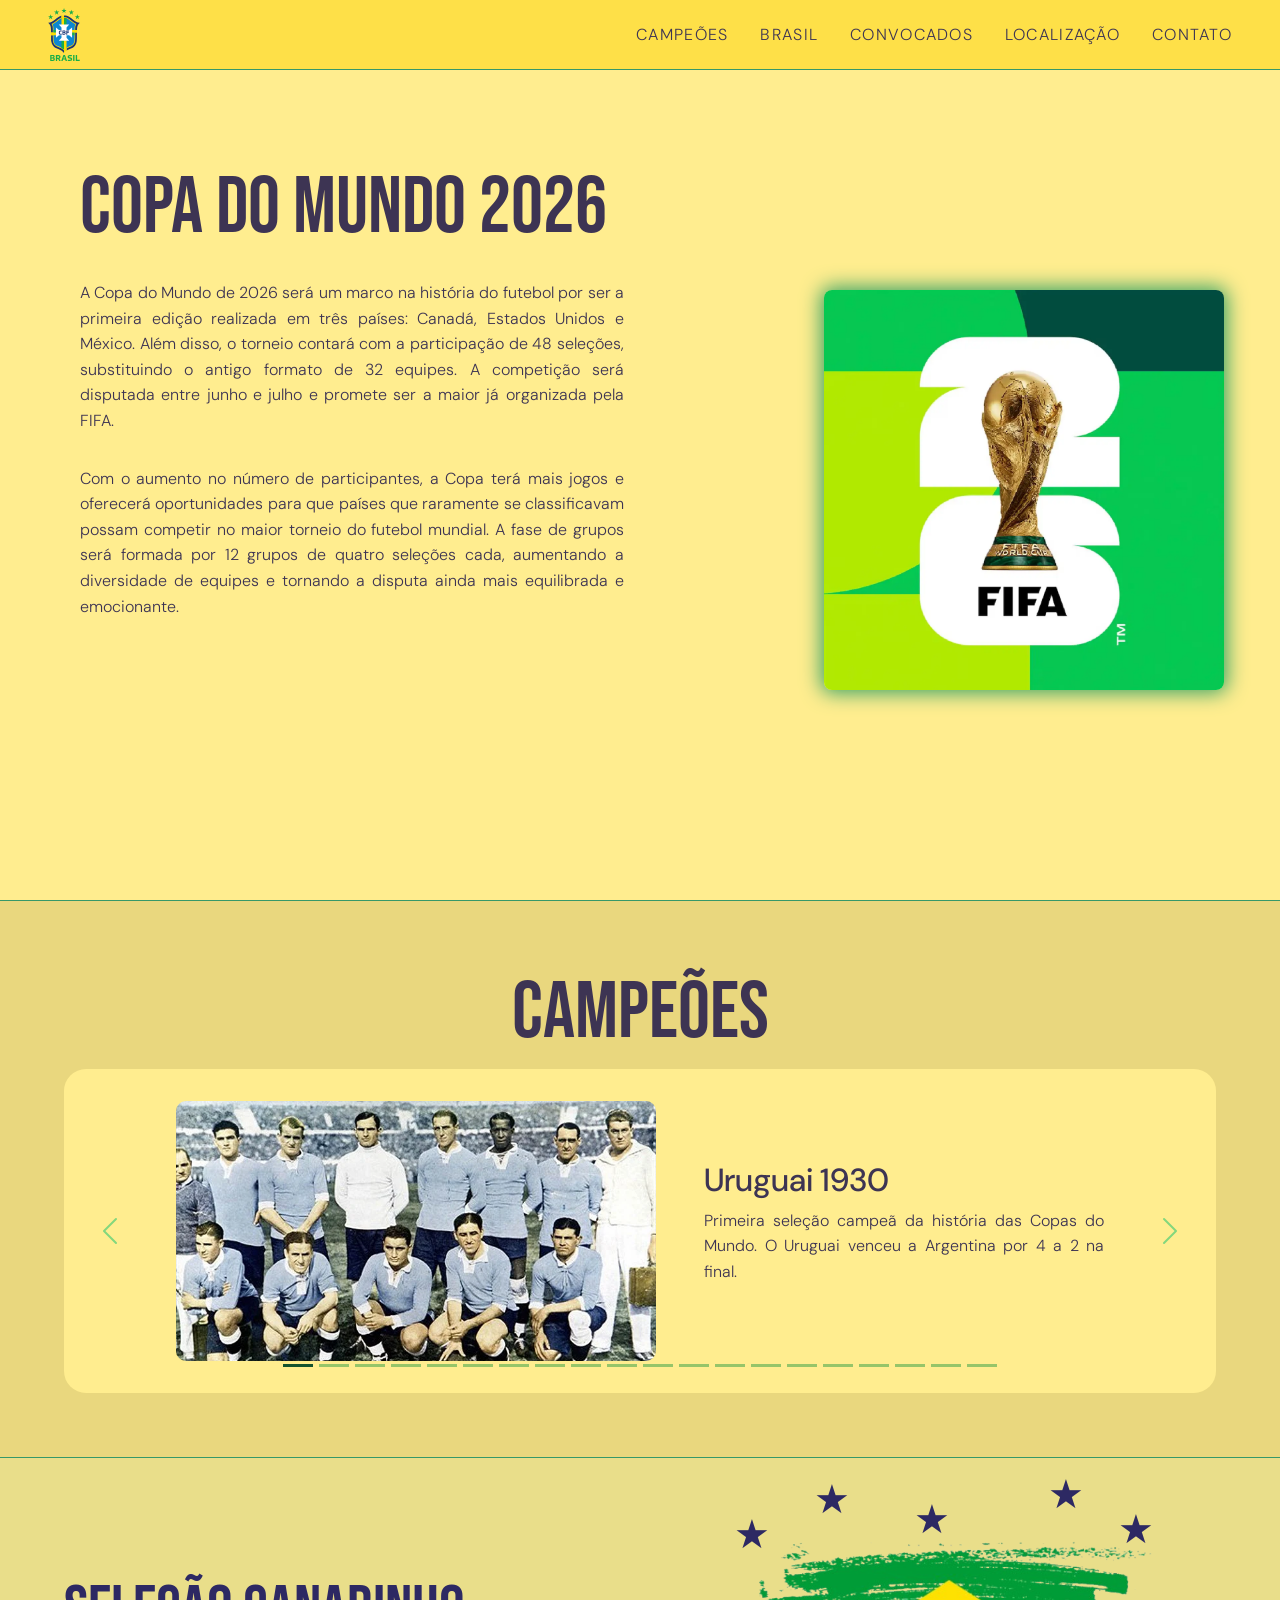
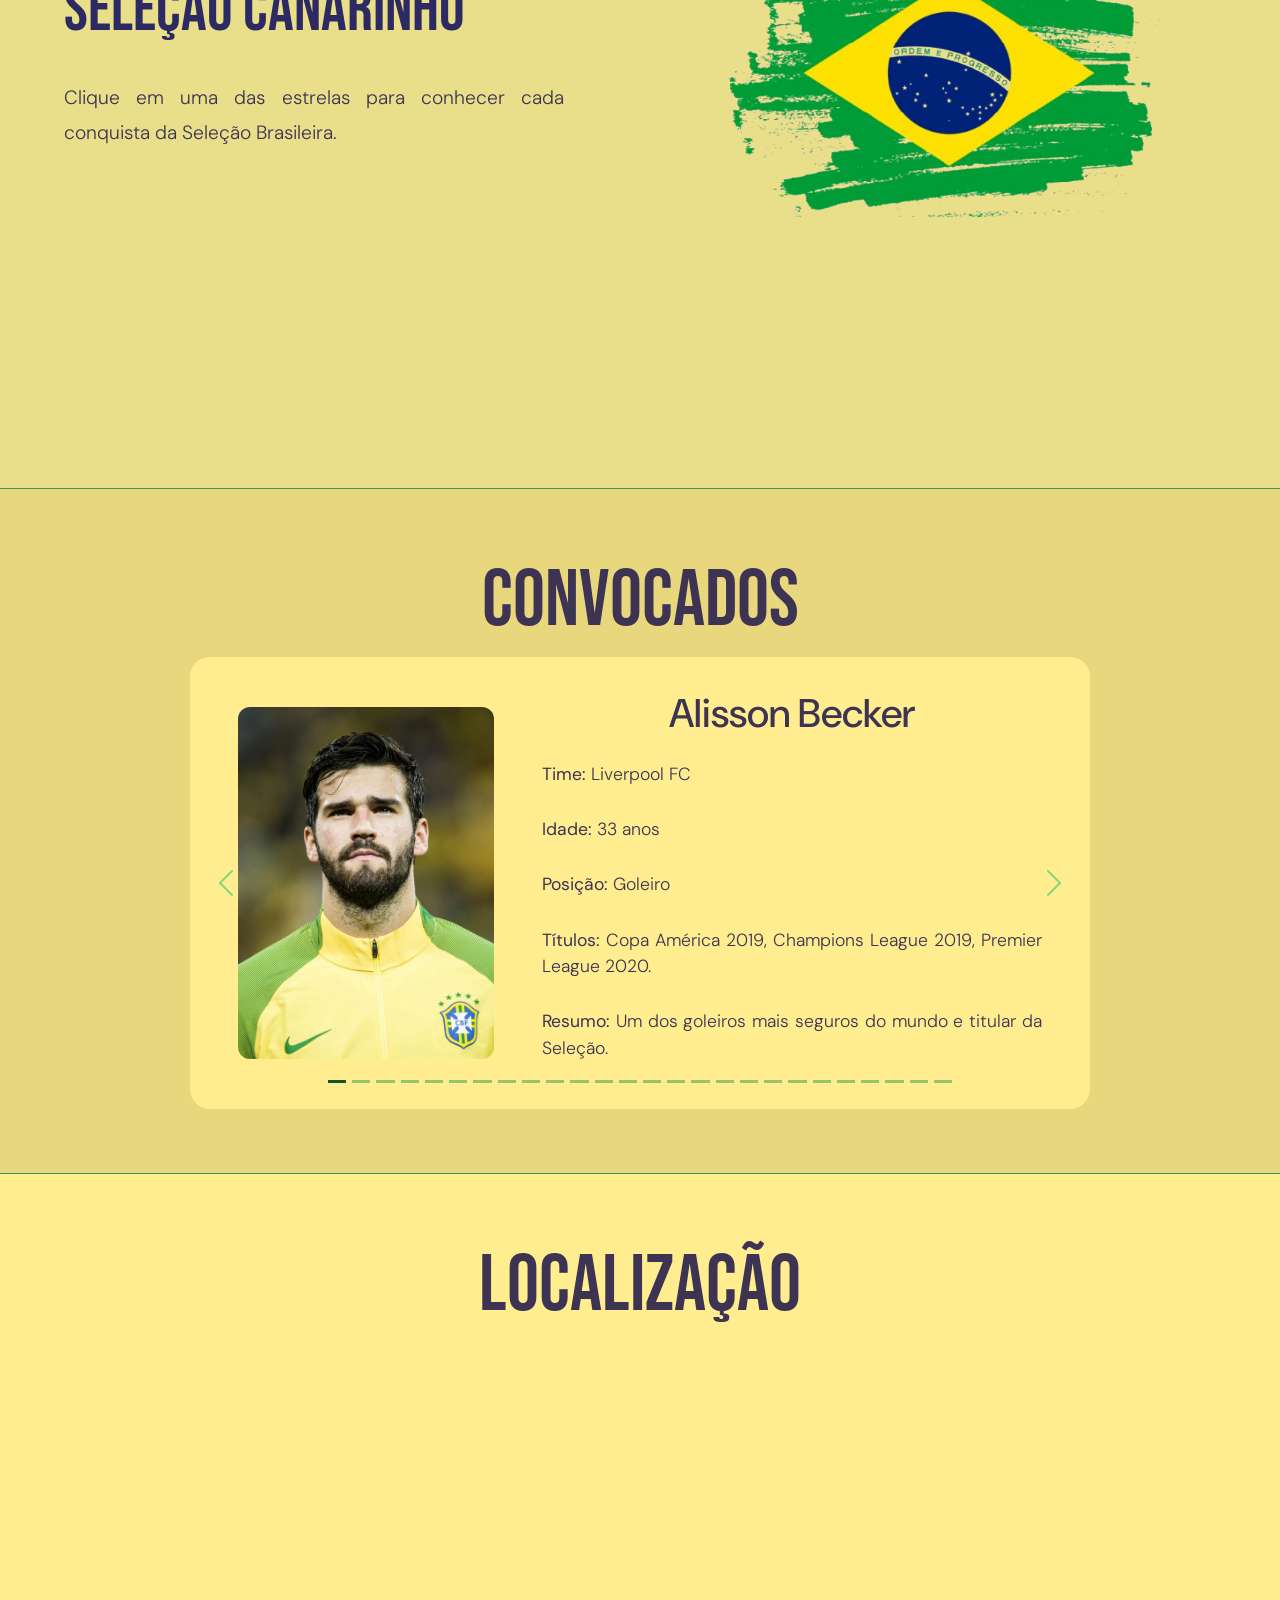
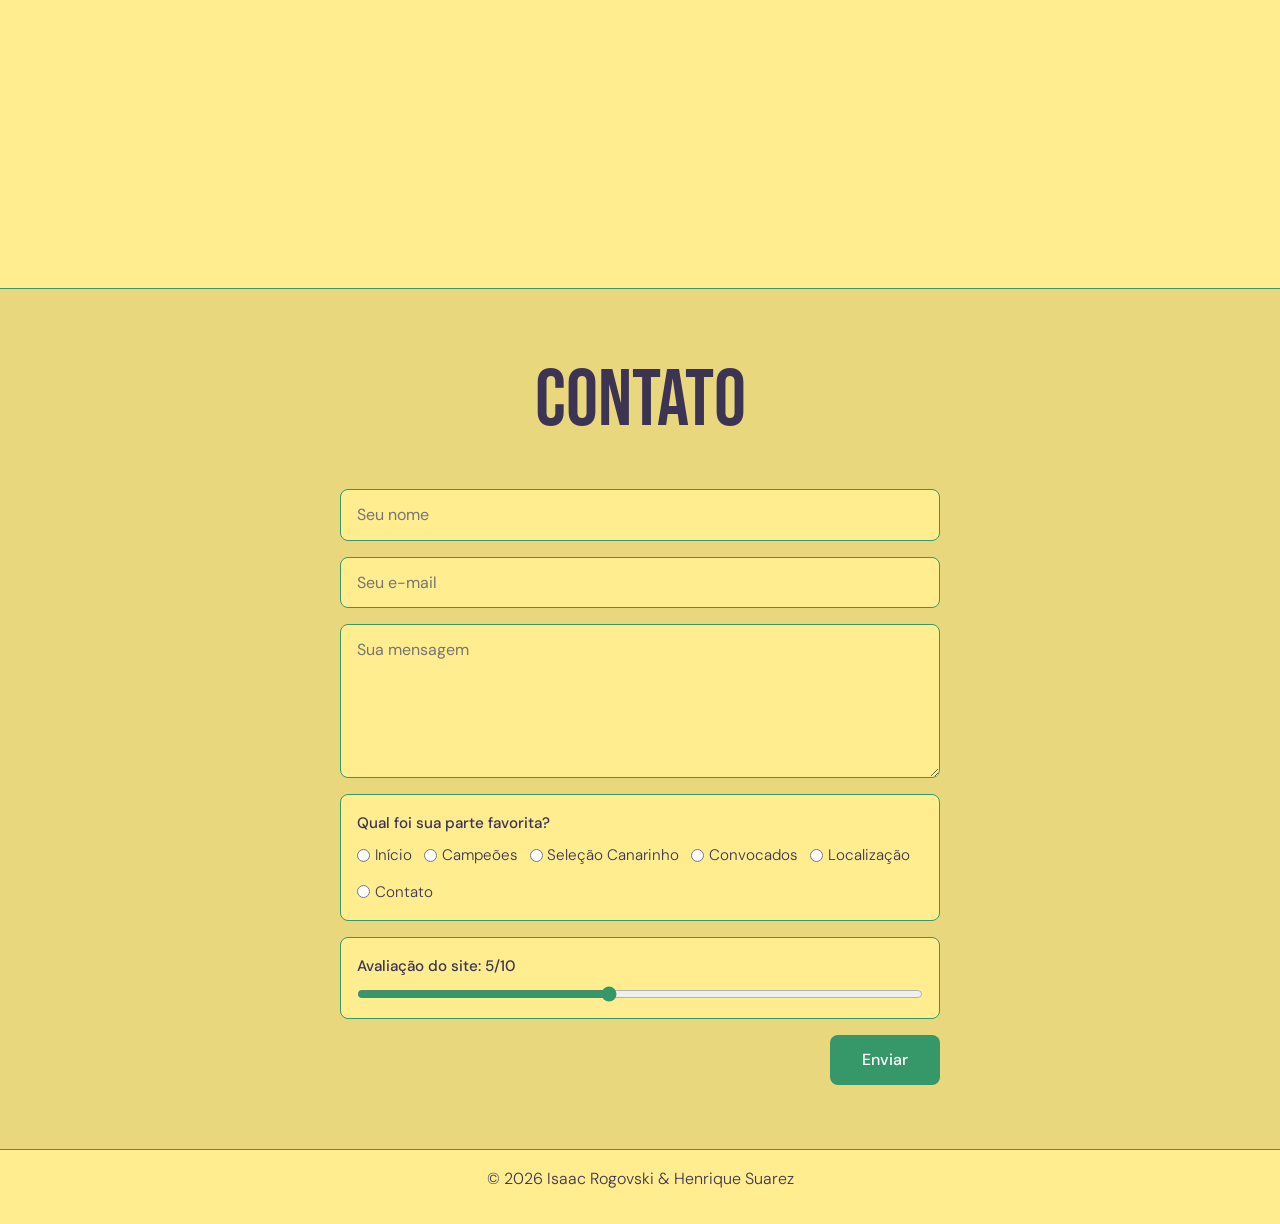
==== commit 7d632cd0: "correcoes textos" ====
--- a/index.html
+++ b/index.html
@@ -37,14 +37,14 @@
         <section id="inicio">
             <div id="inicioText">
                 <h1>Copa do Mundo 2026</h1>
-                <p>Lorem ipsum dolor sit amet consectetur adipiscing elit mattis aliquet, pharetra taciti pellentesque
-                    iaculis tristique hendrerit vestibulum porta, dignissim est magnis habitant bibendum nec ultrices
-                    eu. Et nulla etiam nam dis ad pulvinar consequat luctus, elit hendrerit aliquet interdum duis
-                    eleifend vehicula, euismod sed aenean bibendum sit amet fames.</p>
-                <p>Lorem ipsum dolor sit amet consectetur adipiscing elit mattis aliquet, pharetra taciti pellentesque
-                    iaculis tristique hendrerit vestibulum porta, dignissim est magnis habitant bibendum nec ultrices
-                    eu. Et nulla etiam nam dis ad pulvinar consequat luctus, elit hendrerit aliquet interdum duis
-                    eleifend vehicula, euismod sed aenean bibendum sit amet fames.</p>
+                <p>A Copa do Mundo de 2026 será um marco na história do futebol por ser a primeira edição realizada em
+                    três países: Canadá, Estados Unidos e México. Além disso, o torneio contará com a participação de 48
+                    seleções, substituindo o antigo formato de 32 equipes. A competição será disputada entre junho e
+                    julho e promete ser a maior já organizada pela FIFA.</p>
+                <p>Com o aumento no número de participantes, a Copa terá mais jogos e oferecerá oportunidades para que
+                    países que raramente se classificavam possam competir no maior torneio do futebol mundial. A fase de
+                    grupos será formada por 12 grupos de quatro seleções cada, aumentando a diversidade de equipes e
+                    tornando a disputa ainda mais equilibrada e emocionante.</p>
             </div>
             <div id="inicioIMG">
                 <img src="img/logo copa.webp" title="Foto Copa" alt="Foto logo copa">
@@ -57,26 +57,46 @@
 
             <div id="carouselCampeoes" class="carousel slide" data-bs-ride="false">
                 <div class="carousel-indicators">
-                    <button type="button" data-bs-target="#carouselCampeoes" data-bs-slide-to="0" class="active" aria-current="true" aria-label="Slide 1"></button>
-                    <button type="button" data-bs-target="#carouselCampeoes" data-bs-slide-to="1" aria-label="Slide 2"></button>
-                    <button type="button" data-bs-target="#carouselCampeoes" data-bs-slide-to="2" aria-label="Slide 3"></button>
-                    <button type="button" data-bs-target="#carouselCampeoes" data-bs-slide-to="3" aria-label="Slide 4"></button>
-                    <button type="button" data-bs-target="#carouselCampeoes" data-bs-slide-to="4" aria-label="Slide 5"></button>
-                    <button type="button" data-bs-target="#carouselCampeoes" data-bs-slide-to="5" aria-label="Slide 6"></button>
-                    <button type="button" data-bs-target="#carouselCampeoes" data-bs-slide-to="6" aria-label="Slide 7"></button>
-                    <button type="button" data-bs-target="#carouselCampeoes" data-bs-slide-to="7" aria-label="Slide 8"></button>
-                    <button type="button" data-bs-target="#carouselCampeoes" data-bs-slide-to="8" aria-label="Slide 9"></button>
-                    <button type="button" data-bs-target="#carouselCampeoes" data-bs-slide-to="9" aria-label="Slide 10"></button>
-                    <button type="button" data-bs-target="#carouselCampeoes" data-bs-slide-to="10" aria-label="Slide 11"></button>
-                    <button type="button" data-bs-target="#carouselCampeoes" data-bs-slide-to="11" aria-label="Slide 12"></button>
-                    <button type="button" data-bs-target="#carouselCampeoes" data-bs-slide-to="12" aria-label="Slide 13"></button>
-                    <button type="button" data-bs-target="#carouselCampeoes" data-bs-slide-to="13" aria-label="Slide 14"></button>
-                    <button type="button" data-bs-target="#carouselCampeoes" data-bs-slide-to="14" aria-label="Slide 15"></button>
-                    <button type="button" data-bs-target="#carouselCampeoes" data-bs-slide-to="15" aria-label="Slide 16"></button>
-                    <button type="button" data-bs-target="#carouselCampeoes" data-bs-slide-to="16" aria-label="Slide 17"></button>
-                    <button type="button" data-bs-target="#carouselCampeoes" data-bs-slide-to="17" aria-label="Slide 18"></button>
-                    <button type="button" data-bs-target="#carouselCampeoes" data-bs-slide-to="18" aria-label="Slide 19"></button>
-                    <button type="button" data-bs-target="#carouselCampeoes" data-bs-slide-to="19" aria-label="Slide 20"></button>
+                    <button type="button" data-bs-target="#carouselCampeoes" data-bs-slide-to="0" class="active"
+                        aria-current="true" aria-label="Slide 1"></button>
+                    <button type="button" data-bs-target="#carouselCampeoes" data-bs-slide-to="1"
+                        aria-label="Slide 2"></button>
+                    <button type="button" data-bs-target="#carouselCampeoes" data-bs-slide-to="2"
+                        aria-label="Slide 3"></button>
+                    <button type="button" data-bs-target="#carouselCampeoes" data-bs-slide-to="3"
+                        aria-label="Slide 4"></button>
+                    <button type="button" data-bs-target="#carouselCampeoes" data-bs-slide-to="4"
+                        aria-label="Slide 5"></button>
+                    <button type="button" data-bs-target="#carouselCampeoes" data-bs-slide-to="5"
+                        aria-label="Slide 6"></button>
+                    <button type="button" data-bs-target="#carouselCampeoes" data-bs-slide-to="6"
+                        aria-label="Slide 7"></button>
+                    <button type="button" data-bs-target="#carouselCampeoes" data-bs-slide-to="7"
+                        aria-label="Slide 8"></button>
+                    <button type="button" data-bs-target="#carouselCampeoes" data-bs-slide-to="8"
+                        aria-label="Slide 9"></button>
+                    <button type="button" data-bs-target="#carouselCampeoes" data-bs-slide-to="9"
+                        aria-label="Slide 10"></button>
+                    <button type="button" data-bs-target="#carouselCampeoes" data-bs-slide-to="10"
+                        aria-label="Slide 11"></button>
+                    <button type="button" data-bs-target="#carouselCampeoes" data-bs-slide-to="11"
+                        aria-label="Slide 12"></button>
+                    <button type="button" data-bs-target="#carouselCampeoes" data-bs-slide-to="12"
+                        aria-label="Slide 13"></button>
+                    <button type="button" data-bs-target="#carouselCampeoes" data-bs-slide-to="13"
+                        aria-label="Slide 14"></button>
+                    <button type="button" data-bs-target="#carouselCampeoes" data-bs-slide-to="14"
+                        aria-label="Slide 15"></button>
+                    <button type="button" data-bs-target="#carouselCampeoes" data-bs-slide-to="15"
+                        aria-label="Slide 16"></button>
+                    <button type="button" data-bs-target="#carouselCampeoes" data-bs-slide-to="16"
+                        aria-label="Slide 17"></button>
+                    <button type="button" data-bs-target="#carouselCampeoes" data-bs-slide-to="17"
+                        aria-label="Slide 18"></button>
+                    <button type="button" data-bs-target="#carouselCampeoes" data-bs-slide-to="18"
+                        aria-label="Slide 19"></button>
+                    <button type="button" data-bs-target="#carouselCampeoes" data-bs-slide-to="19"
+                        aria-label="Slide 20"></button>
                 </div>
                 <div class="carousel-inner">
 
@@ -85,7 +105,8 @@
                             <img src="img/selecoes/1930.webp" alt="Uruguai 1930">
                             <div class="textos">
                                 <h2>Uruguai 1930</h2>
-                                <p>Primeira seleção campeã da história das Copas do Mundo. O Uruguai venceu a Argentina por 4 a 2 na final.</p>
+                                <p>Primeira seleção campeã da história das Copas do Mundo. O Uruguai venceu a Argentina
+                                    por 4 a 2 na final.</p>
                             </div>
                         </div>
                     </div>
@@ -95,7 +116,8 @@
                             <img src="img/selecoes/1950.webp" alt="Uruguai 1950">
                             <div class="textos">
                                 <h2>Uruguai 1950</h2>
-                                <p>Campeão no histórico Maracanazo. O Uruguai derrotou o Brasil por 2 a 1 no Maracanã.</p>
+                                <p>Campeão no histórico Maracanazo. O Uruguai derrotou o Brasil por 2 a 1 no Maracanã.
+                                </p>
                             </div>
                         </div>
                     </div>
@@ -105,7 +127,8 @@
                             <img src="img/selecoes/1954.webp" alt="Alemanha Ocidental 1954">
                             <div class="textos">
                                 <h2>Alemanha Ocidental 1954</h2>
-                                <p>Primeiro título alemão. A equipe venceu a poderosa Hungria no chamado Milagre de Berna.</p>
+                                <p>Primeiro título alemão. A equipe venceu a poderosa Hungria no chamado Milagre de
+                                    Berna.</p>
                             </div>
                         </div>
                     </div>
@@ -115,7 +138,8 @@
                             <img src="img/selecoes/1958.webp" alt="Brasil 1958">
                             <div class="textos">
                                 <h2>Brasil 1958</h2>
-                                <p>Primeiro título do Brasil e a consagração mundial de Pelé, então com apenas 17 anos.</p>
+                                <p>Primeiro título do Brasil e a consagração mundial de Pelé, então com apenas 17 anos.
+                                </p>
                             </div>
                         </div>
                     </div>
@@ -135,7 +159,8 @@
                             <img src="img/selecoes/1966.webp" alt="Inglaterra 1966">
                             <div class="textos">
                                 <h2>Inglaterra 1966</h2>
-                                <p>Único título inglês. A equipe venceu a Alemanha Ocidental por 4 a 2 na final em Wembley.</p>
+                                <p>Único título inglês. A equipe venceu a Alemanha Ocidental por 4 a 2 na final em
+                                    Wembley.</p>
                             </div>
                         </div>
                     </div>
@@ -155,7 +180,8 @@
                             <img src="img/selecoes/1974.webp" alt="Alemanha Ocidental 1974">
                             <div class="textos">
                                 <h2>Alemanha Ocidental 1974</h2>
-                                <p>Segundo título alemão, liderado por Franz Beckenbauer diante da Holanda de Cruyff.</p>
+                                <p>Segundo título alemão, liderado por Franz Beckenbauer diante da Holanda de Cruyff.
+                                </p>
                             </div>
                         </div>
                     </div>
@@ -175,7 +201,8 @@
                             <img src="img/selecoes/1982.webp" alt="Itália 1982">
                             <div class="textos">
                                 <h2>Itália 1982</h2>
-                                <p>Terceiro título italiano, com destaque para Paolo Rossi, artilheiro da competição.</p>
+                                <p>Terceiro título italiano, com destaque para Paolo Rossi, artilheiro da competição.
+                                </p>
                             </div>
                         </div>
                     </div>
@@ -205,7 +232,8 @@
                             <img src="img/selecoes/1994.webp" alt="Brasil 1994">
                             <div class="textos">
                                 <h2>Brasil 1994</h2>
-                                <p>Primeiro tetracampeão da história. O título veio após vitória nos pênaltis sobre a Itália.</p>
+                                <p>Primeiro tetracampeão da história. O título veio após vitória nos pênaltis sobre a
+                                    Itália.</p>
                             </div>
                         </div>
                     </div>
@@ -245,7 +273,8 @@
                             <img src="img/selecoes/2010.webp" alt="Espanha 2010">
                             <div class="textos">
                                 <h2>Espanha 2010</h2>
-                                <p>Primeiro título espanhol. Iniesta marcou o gol decisivo na prorrogação contra a Holanda.</p>
+                                <p>Primeiro título espanhol. Iniesta marcou o gol decisivo na prorrogação contra a
+                                    Holanda.</p>
                             </div>
                         </div>
                     </div>
@@ -275,18 +304,21 @@
                             <img src="img/selecoes/2022.webp" alt="Argentina 2022">
                             <div class="textos">
                                 <h2>Argentina 2022</h2>
-                                <p>Terceiro título argentino. Messi conquistou a Copa em uma final histórica contra a França.</p>
+                                <p>Terceiro título argentino. Messi conquistou a Copa em uma final histórica contra a
+                                    França.</p>
                             </div>
                         </div>
                     </div>
 
                 </div>
 
-                <button class="carousel-control-prev" type="button" data-bs-target="#carouselCampeoes" data-bs-slide="prev">
+                <button class="carousel-control-prev" type="button" data-bs-target="#carouselCampeoes"
+                    data-bs-slide="prev">
                     <span class="carousel-control-prev-icon" aria-hidden="true"></span>
                     <span class="visually-hidden">Anterior</span>
                 </button>
-                <button class="carousel-control-next" type="button" data-bs-target="#carouselCampeoes" data-bs-slide="next">
+                <button class="carousel-control-next" type="button" data-bs-target="#carouselCampeoes"
+                    data-bs-slide="next">
                     <span class="carousel-control-next-icon" aria-hidden="true"></span>
                     <span class="visually-hidden">Próximo</span>
                 </button>
@@ -319,32 +351,58 @@
             <h1>CONVOCADOS</h1>
             <div id="carouselConvocados" class="carousel slide" data-bs-ride="false">
                 <div class="carousel-indicators">
-                    <button type="button" data-bs-target="#carouselConvocados" data-bs-slide-to="0" class="active" aria-current="true" aria-label="Slide 1"></button>
-                    <button type="button" data-bs-target="#carouselConvocados" data-bs-slide-to="1" aria-label="Slide 2"></button>
-                    <button type="button" data-bs-target="#carouselConvocados" data-bs-slide-to="2" aria-label="Slide 3"></button>
-                    <button type="button" data-bs-target="#carouselConvocados" data-bs-slide-to="3" aria-label="Slide 4"></button>
-                    <button type="button" data-bs-target="#carouselConvocados" data-bs-slide-to="4" aria-label="Slide 5"></button>
-                    <button type="button" data-bs-target="#carouselConvocados" data-bs-slide-to="5" aria-label="Slide 6"></button>
-                    <button type="button" data-bs-target="#carouselConvocados" data-bs-slide-to="6" aria-label="Slide 7"></button>
-                    <button type="button" data-bs-target="#carouselConvocados" data-bs-slide-to="7" aria-label="Slide 8"></button>
-                    <button type="button" data-bs-target="#carouselConvocados" data-bs-slide-to="8" aria-label="Slide 9"></button>
-                    <button type="button" data-bs-target="#carouselConvocados" data-bs-slide-to="9" aria-label="Slide 10"></button>
-                    <button type="button" data-bs-target="#carouselConvocados" data-bs-slide-to="10" aria-label="Slide 11"></button>
-                    <button type="button" data-bs-target="#carouselConvocados" data-bs-slide-to="11" aria-label="Slide 12"></button>
-                    <button type="button" data-bs-target="#carouselConvocados" data-bs-slide-to="12" aria-label="Slide 13"></button>
-                    <button type="button" data-bs-target="#carouselConvocados" data-bs-slide-to="13" aria-label="Slide 14"></button>
-                    <button type="button" data-bs-target="#carouselConvocados" data-bs-slide-to="14" aria-label="Slide 15"></button>
-                    <button type="button" data-bs-target="#carouselConvocados" data-bs-slide-to="15" aria-label="Slide 16"></button>
-                    <button type="button" data-bs-target="#carouselConvocados" data-bs-slide-to="16" aria-label="Slide 17"></button>
-                    <button type="button" data-bs-target="#carouselConvocados" data-bs-slide-to="17" aria-label="Slide 18"></button>
-                    <button type="button" data-bs-target="#carouselConvocados" data-bs-slide-to="18" aria-label="Slide 19"></button>
-                    <button type="button" data-bs-target="#carouselConvocados" data-bs-slide-to="19" aria-label="Slide 20"></button>
-                    <button type="button" data-bs-target="#carouselConvocados" data-bs-slide-to="20" aria-label="Slide 21"></button>
-                    <button type="button" data-bs-target="#carouselConvocados" data-bs-slide-to="21" aria-label="Slide 22"></button>
-                    <button type="button" data-bs-target="#carouselConvocados" data-bs-slide-to="22" aria-label="Slide 23"></button>
-                    <button type="button" data-bs-target="#carouselConvocados" data-bs-slide-to="23" aria-label="Slide 24"></button>
-                    <button type="button" data-bs-target="#carouselConvocados" data-bs-slide-to="24" aria-label="Slide 25"></button>
-                    <button type="button" data-bs-target="#carouselConvocados" data-bs-slide-to="25" aria-label="Slide 26"></button>
+                    <button type="button" data-bs-target="#carouselConvocados" data-bs-slide-to="0" class="active"
+                        aria-current="true" aria-label="Slide 1"></button>
+                    <button type="button" data-bs-target="#carouselConvocados" data-bs-slide-to="1"
+                        aria-label="Slide 2"></button>
+                    <button type="button" data-bs-target="#carouselConvocados" data-bs-slide-to="2"
+                        aria-label="Slide 3"></button>
+                    <button type="button" data-bs-target="#carouselConvocados" data-bs-slide-to="3"
+                        aria-label="Slide 4"></button>
+                    <button type="button" data-bs-target="#carouselConvocados" data-bs-slide-to="4"
+                        aria-label="Slide 5"></button>
+                    <button type="button" data-bs-target="#carouselConvocados" data-bs-slide-to="5"
+                        aria-label="Slide 6"></button>
+                    <button type="button" data-bs-target="#carouselConvocados" data-bs-slide-to="6"
+                        aria-label="Slide 7"></button>
+                    <button type="button" data-bs-target="#carouselConvocados" data-bs-slide-to="7"
+                        aria-label="Slide 8"></button>
+                    <button type="button" data-bs-target="#carouselConvocados" data-bs-slide-to="8"
+                        aria-label="Slide 9"></button>
+                    <button type="button" data-bs-target="#carouselConvocados" data-bs-slide-to="9"
+                        aria-label="Slide 10"></button>
+                    <button type="button" data-bs-target="#carouselConvocados" data-bs-slide-to="10"
+                        aria-label="Slide 11"></button>
+                    <button type="button" data-bs-target="#carouselConvocados" data-bs-slide-to="11"
+                        aria-label="Slide 12"></button>
+                    <button type="button" data-bs-target="#carouselConvocados" data-bs-slide-to="12"
+                        aria-label="Slide 13"></button>
+                    <button type="button" data-bs-target="#carouselConvocados" data-bs-slide-to="13"
+                        aria-label="Slide 14"></button>
+                    <button type="button" data-bs-target="#carouselConvocados" data-bs-slide-to="14"
+                        aria-label="Slide 15"></button>
+                    <button type="button" data-bs-target="#carouselConvocados" data-bs-slide-to="15"
+                        aria-label="Slide 16"></button>
+                    <button type="button" data-bs-target="#carouselConvocados" data-bs-slide-to="16"
+                        aria-label="Slide 17"></button>
+                    <button type="button" data-bs-target="#carouselConvocados" data-bs-slide-to="17"
+                        aria-label="Slide 18"></button>
+                    <button type="button" data-bs-target="#carouselConvocados" data-bs-slide-to="18"
+                        aria-label="Slide 19"></button>
+                    <button type="button" data-bs-target="#carouselConvocados" data-bs-slide-to="19"
+                        aria-label="Slide 20"></button>
+                    <button type="button" data-bs-target="#carouselConvocados" data-bs-slide-to="20"
+                        aria-label="Slide 21"></button>
+                    <button type="button" data-bs-target="#carouselConvocados" data-bs-slide-to="21"
+                        aria-label="Slide 22"></button>
+                    <button type="button" data-bs-target="#carouselConvocados" data-bs-slide-to="22"
+                        aria-label="Slide 23"></button>
+                    <button type="button" data-bs-target="#carouselConvocados" data-bs-slide-to="23"
+                        aria-label="Slide 24"></button>
+                    <button type="button" data-bs-target="#carouselConvocados" data-bs-slide-to="24"
+                        aria-label="Slide 25"></button>
+                    <button type="button" data-bs-target="#carouselConvocados" data-bs-slide-to="25"
+                        aria-label="Slide 26"></button>
                 </div>
                 <div class="carousel-inner">
 
@@ -357,8 +415,10 @@
                                     <p><strong>Time:</strong> Liverpool FC</p>
                                     <p><strong>Idade:</strong> 33 anos</p>
                                     <p><strong>Posição:</strong> Goleiro</p>
-                                    <p><strong>Títulos:</strong> Copa América 2019, Champions League 2019, Premier League 2020.</p>
-                                    <p><strong>Resumo:</strong> Um dos goleiros mais seguros do mundo e titular da Seleção.</p>
+                                    <p><strong>Títulos:</strong> Copa América 2019, Champions League 2019, Premier
+                                        League 2020.</p>
+                                    <p><strong>Resumo:</strong> Um dos goleiros mais seguros do mundo e titular da
+                                        Seleção.</p>
                                 </div>
                             </div>
                         </div>
@@ -422,7 +482,8 @@
                                     <p><strong>Idade:</strong> 28 anos</p>
                                     <p><strong>Posição:</strong> Zagueiro</p>
                                     <p><strong>Títulos:</strong> Copa da Inglaterra e Supercopa Inglesa.</p>
-                                    <p><strong>Resumo:</strong> Destaca-se pela força física e qualidade na saída de bola.</p>
+                                    <p><strong>Resumo:</strong> Destaca-se pela força física e qualidade na saída de
+                                        bola.</p>
                                 </div>
                             </div>
                         </div>
@@ -502,7 +563,8 @@
                                     <p><strong>Idade:</strong> 32 anos</p>
                                     <p><strong>Posição:</strong> Lateral-esquerdo</p>
                                     <p><strong>Títulos:</strong> Campeonato Russo.</p>
-                                    <p><strong>Resumo:</strong> Conhecido pela regularidade e qualidade nos cruzamentos.</p>
+                                    <p><strong>Resumo:</strong> Conhecido pela regularidade e qualidade nos cruzamentos.
+                                    </p>
                                 </div>
                             </div>
                         </div>
@@ -533,8 +595,10 @@
                                     <p><strong>Time:</strong> Manchester United FC</p>
                                     <p><strong>Idade:</strong> 34 anos</p>
                                     <p><strong>Posição:</strong> Volante</p>
-                                    <p><strong>Títulos:</strong> 5 Champions League, Mundial de Clubes e Copa América 2019.</p>
-                                    <p><strong>Resumo:</strong> Um dos maiores volantes da história do futebol brasileiro.</p>
+                                    <p><strong>Títulos:</strong> 5 Champions League, Mundial de Clubes e Copa América
+                                        2019.</p>
+                                    <p><strong>Resumo:</strong> Um dos maiores volantes da história do futebol
+                                        brasileiro.</p>
                                 </div>
                             </div>
                         </div>
@@ -566,7 +630,8 @@
                                     <p><strong>Idade:</strong> 25 anos</p>
                                     <p><strong>Posição:</strong> Volante</p>
                                     <p><strong>Títulos:</strong> Libertadores e Campeonato Paulista.</p>
-                                    <p><strong>Resumo:</strong> Volante moderno, com boa marcação e chegada ao ataque.</p>
+                                    <p><strong>Resumo:</strong> Volante moderno, com boa marcação e chegada ao ataque.
+                                    </p>
                                 </div>
                             </div>
                         </div>
@@ -582,7 +647,8 @@
                                     <p><strong>Idade:</strong> 28 anos</p>
                                     <p><strong>Posição:</strong> Meio-campista</p>
                                     <p><strong>Títulos:</strong> Copa da Liga Inglesa.</p>
-                                    <p><strong>Resumo:</strong> Responsável pela criação e organização do meio-campo.</p>
+                                    <p><strong>Resumo:</strong> Responsável pela criação e organização do meio-campo.
+                                    </p>
                                 </div>
                             </div>
                         </div>
@@ -613,7 +679,8 @@
                                     <p><strong>Time:</strong> Santos FC</p>
                                     <p><strong>Idade:</strong> 34 anos</p>
                                     <p><strong>Posição:</strong> Atacante</p>
-                                    <p><strong>Títulos:</strong> Champions League, Libertadores, Olimpíadas 2016 e diversas ligas nacionais.</p>
+                                    <p><strong>Títulos:</strong> Champions League, Libertadores, Olimpíadas 2016 e
+                                        diversas ligas nacionais.</p>
                                     <p><strong>Resumo:</strong> Maior artilheiro da história da Seleção Brasileira.</p>
                                 </div>
                             </div>
@@ -646,7 +713,8 @@
                                     <p><strong>Idade:</strong> 29 anos</p>
                                     <p><strong>Posição:</strong> Ponta-direita</p>
                                     <p><strong>Títulos:</strong> La Liga e Supercopa da Espanha.</p>
-                                    <p><strong>Resumo:</strong> Conhecido pela velocidade e capacidade de finalização.</p>
+                                    <p><strong>Resumo:</strong> Conhecido pela velocidade e capacidade de finalização.
+                                    </p>
                                 </div>
                             </div>
                         </div>
@@ -750,11 +818,13 @@
 
                 </div>
 
-                <button class="carousel-control-prev" type="button" data-bs-target="#carouselConvocados" data-bs-slide="prev">
+                <button class="carousel-control-prev" type="button" data-bs-target="#carouselConvocados"
+                    data-bs-slide="prev">
                     <span class="carousel-control-prev-icon" aria-hidden="true"></span>
                     <span class="visually-hidden">Anterior</span>
                 </button>
-                <button class="carousel-control-next" type="button" data-bs-target="#carouselConvocados" data-bs-slide="next">
+                <button class="carousel-control-next" type="button" data-bs-target="#carouselConvocados"
+                    data-bs-slide="next">
                     <span class="carousel-control-next-icon" aria-hidden="true"></span>
                     <span class="visually-hidden">Próximo</span>
                 </button>
@@ -766,8 +836,8 @@
             <h1>LOCALIZAÇÃO</h1>
             <iframe
                 src="https://www.google.com/maps/embed?pb=!1m18!1m12!1m3!1d29174.202901255678!2d-46.405145299999994!3d-23.933007399999997!2m3!1f0!2f0!3f0!3m2!1i1024!2i768!4f13.1!3m3!1m2!1s0x94ce1bb29bde4aeb%3A0x8b65b60dcd73ad02!2sInstituto%20Federal%20de%20Educa%C3%A7%C3%A3o%2C%20Ci%C3%AAncia%20e%20Tecnologia%20de%20S%C3%A3o%20Paulo%2C%20Campus%20Cubat%C3%A3o!5e0!3m2!1spt-BR!2sbr!4v1781654705418!5m2!1spt-BR!2sbr"
-                width="800" height="450" style="border:0; border-radius: 12px; max-width:100%;" allowfullscreen="" loading="lazy"
-                referrerpolicy="no-referrer-when-downgrade"></iframe>
+                width="800" height="450" style="border:0; border-radius: 12px; max-width:100%;" allowfullscreen=""
+                loading="lazy" referrerpolicy="no-referrer-when-downgrade"></iframe>
         </section>
 
         <!-- CONTATO -->
@@ -846,4 +916,4 @@
     </script>
 </body>
 
-</html>
+</html>
